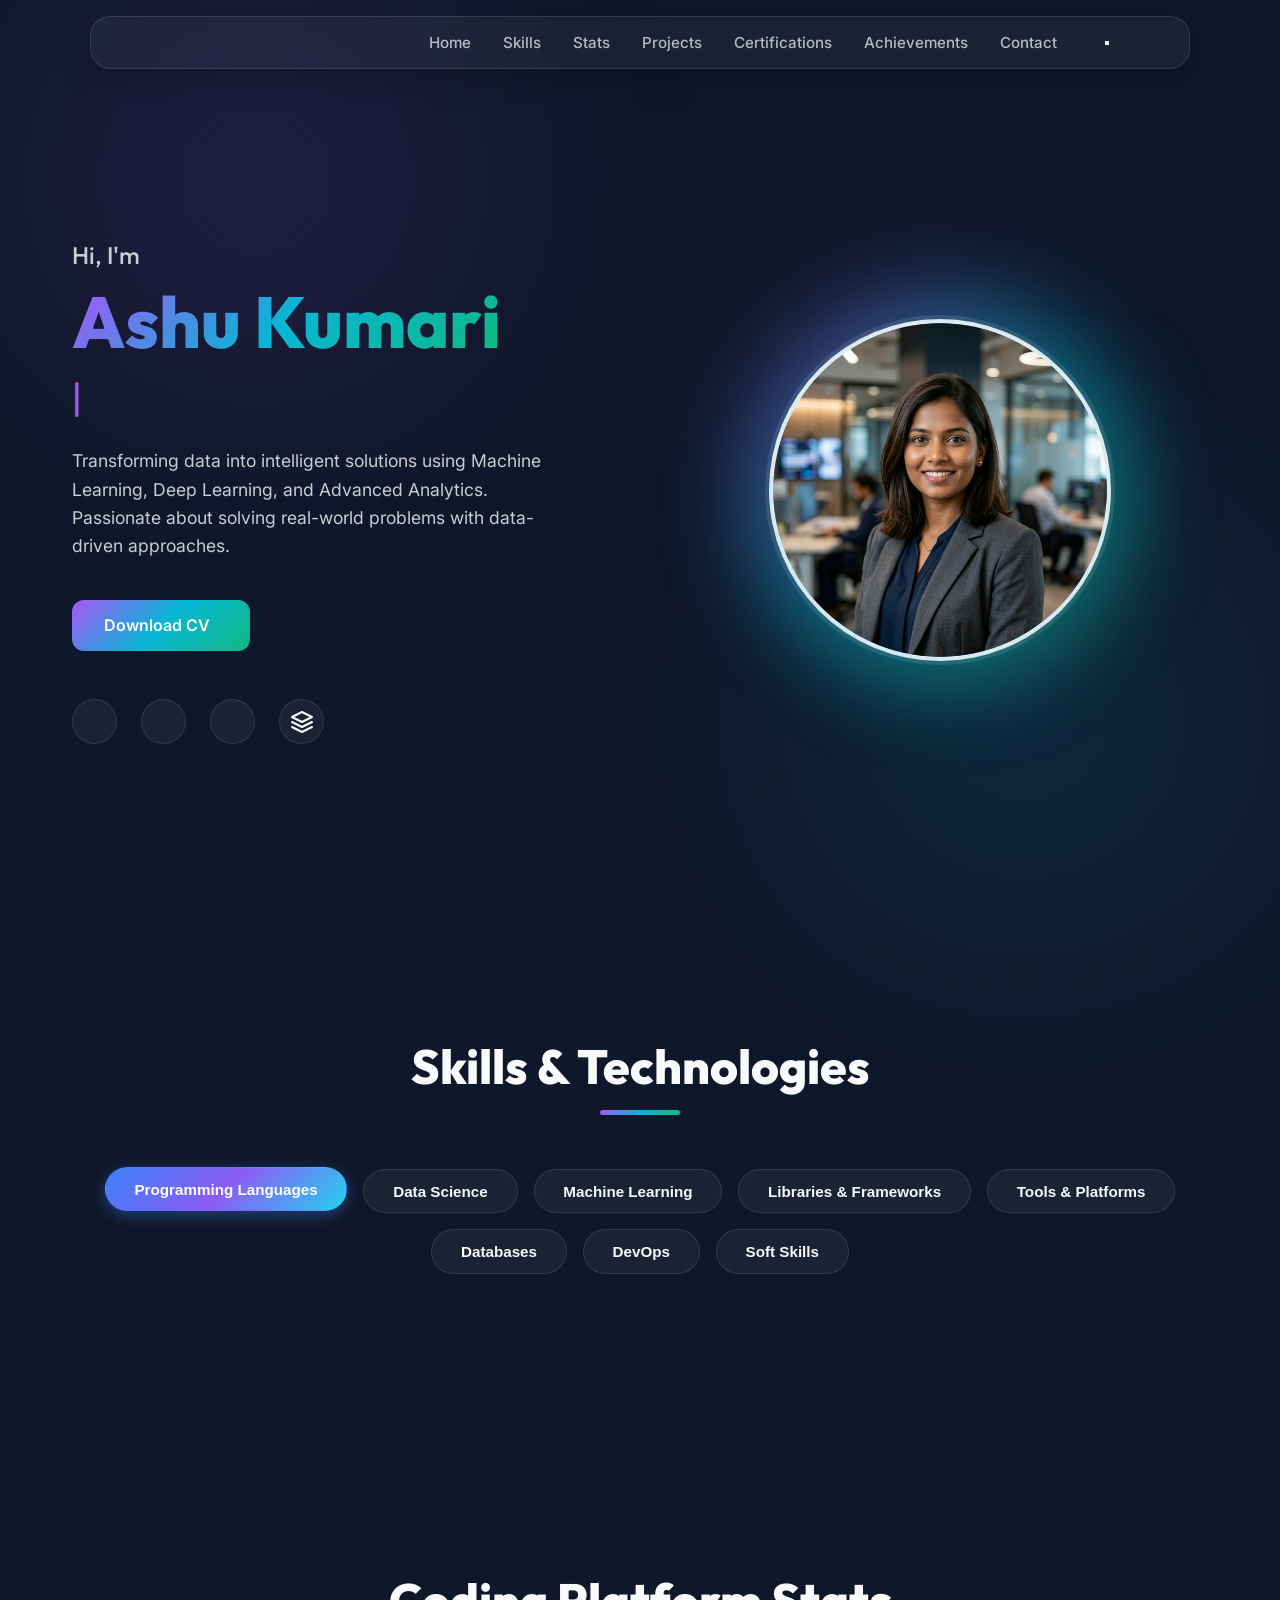
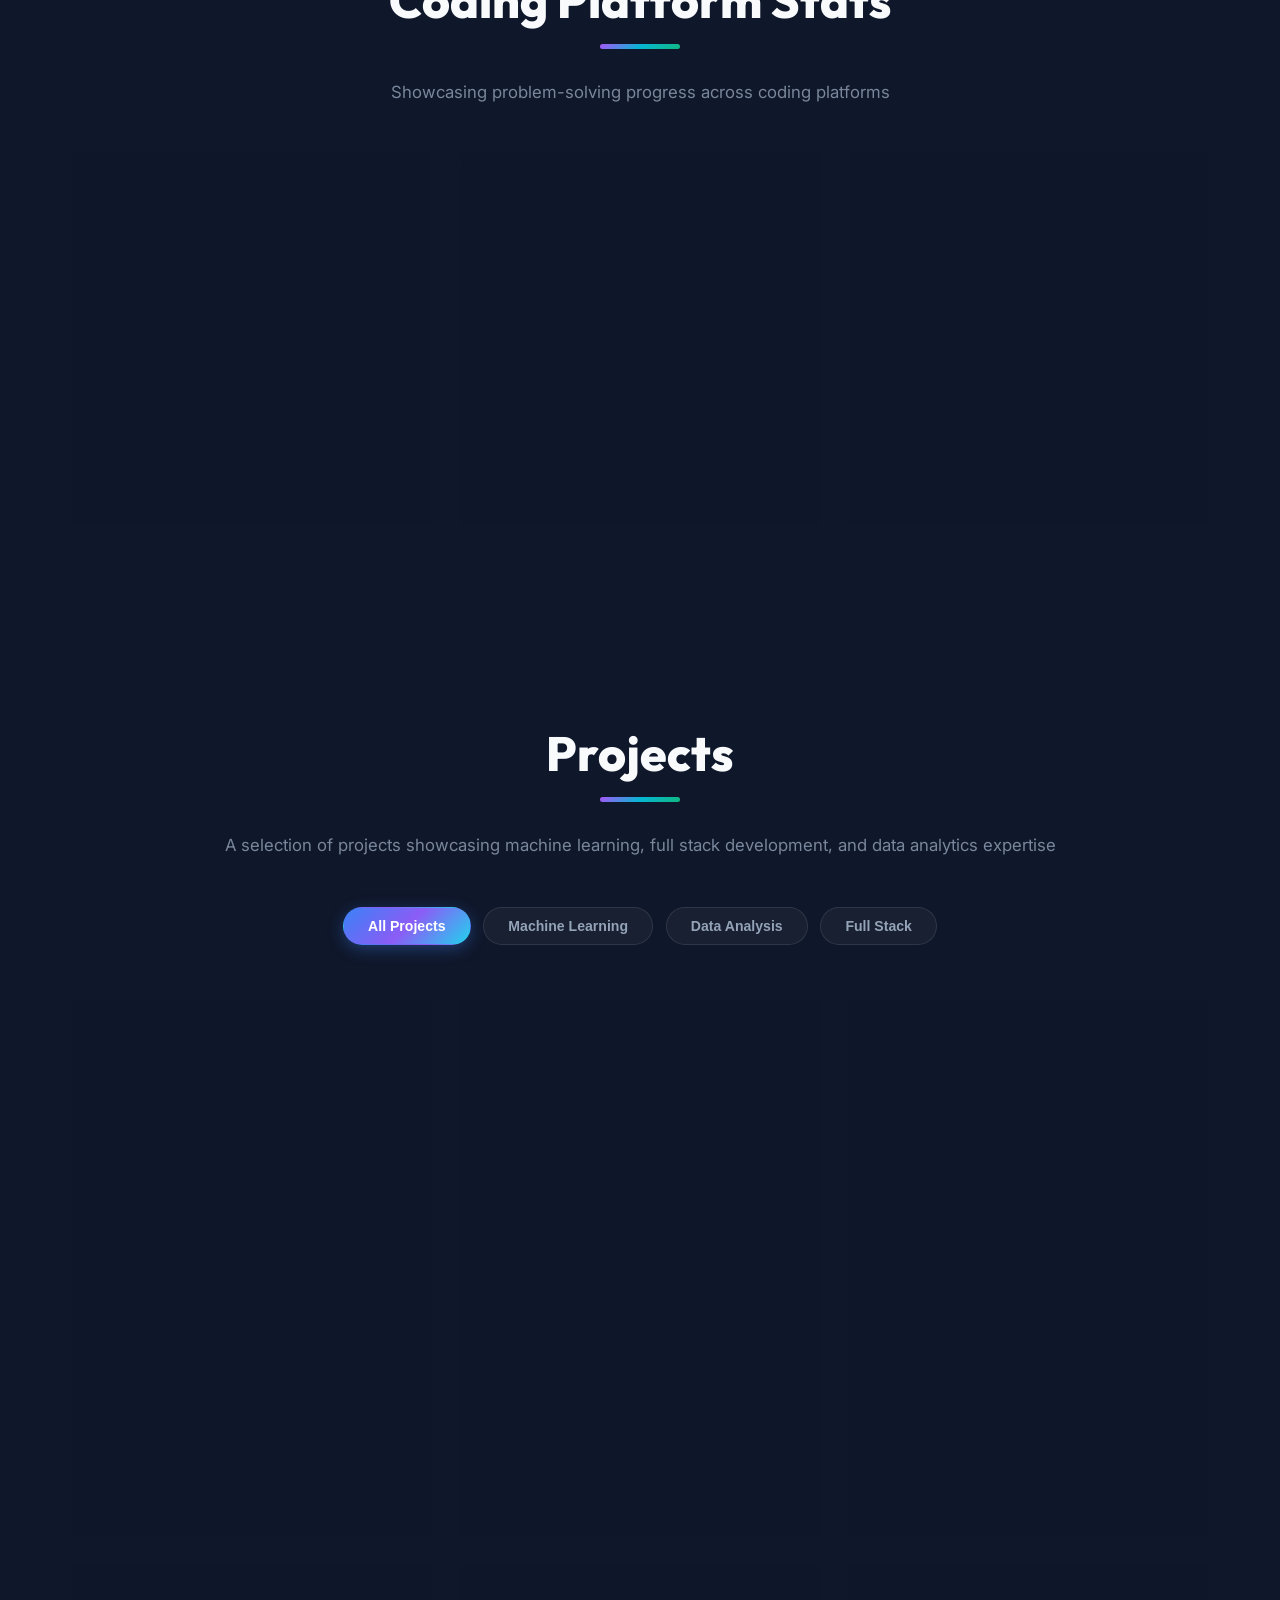
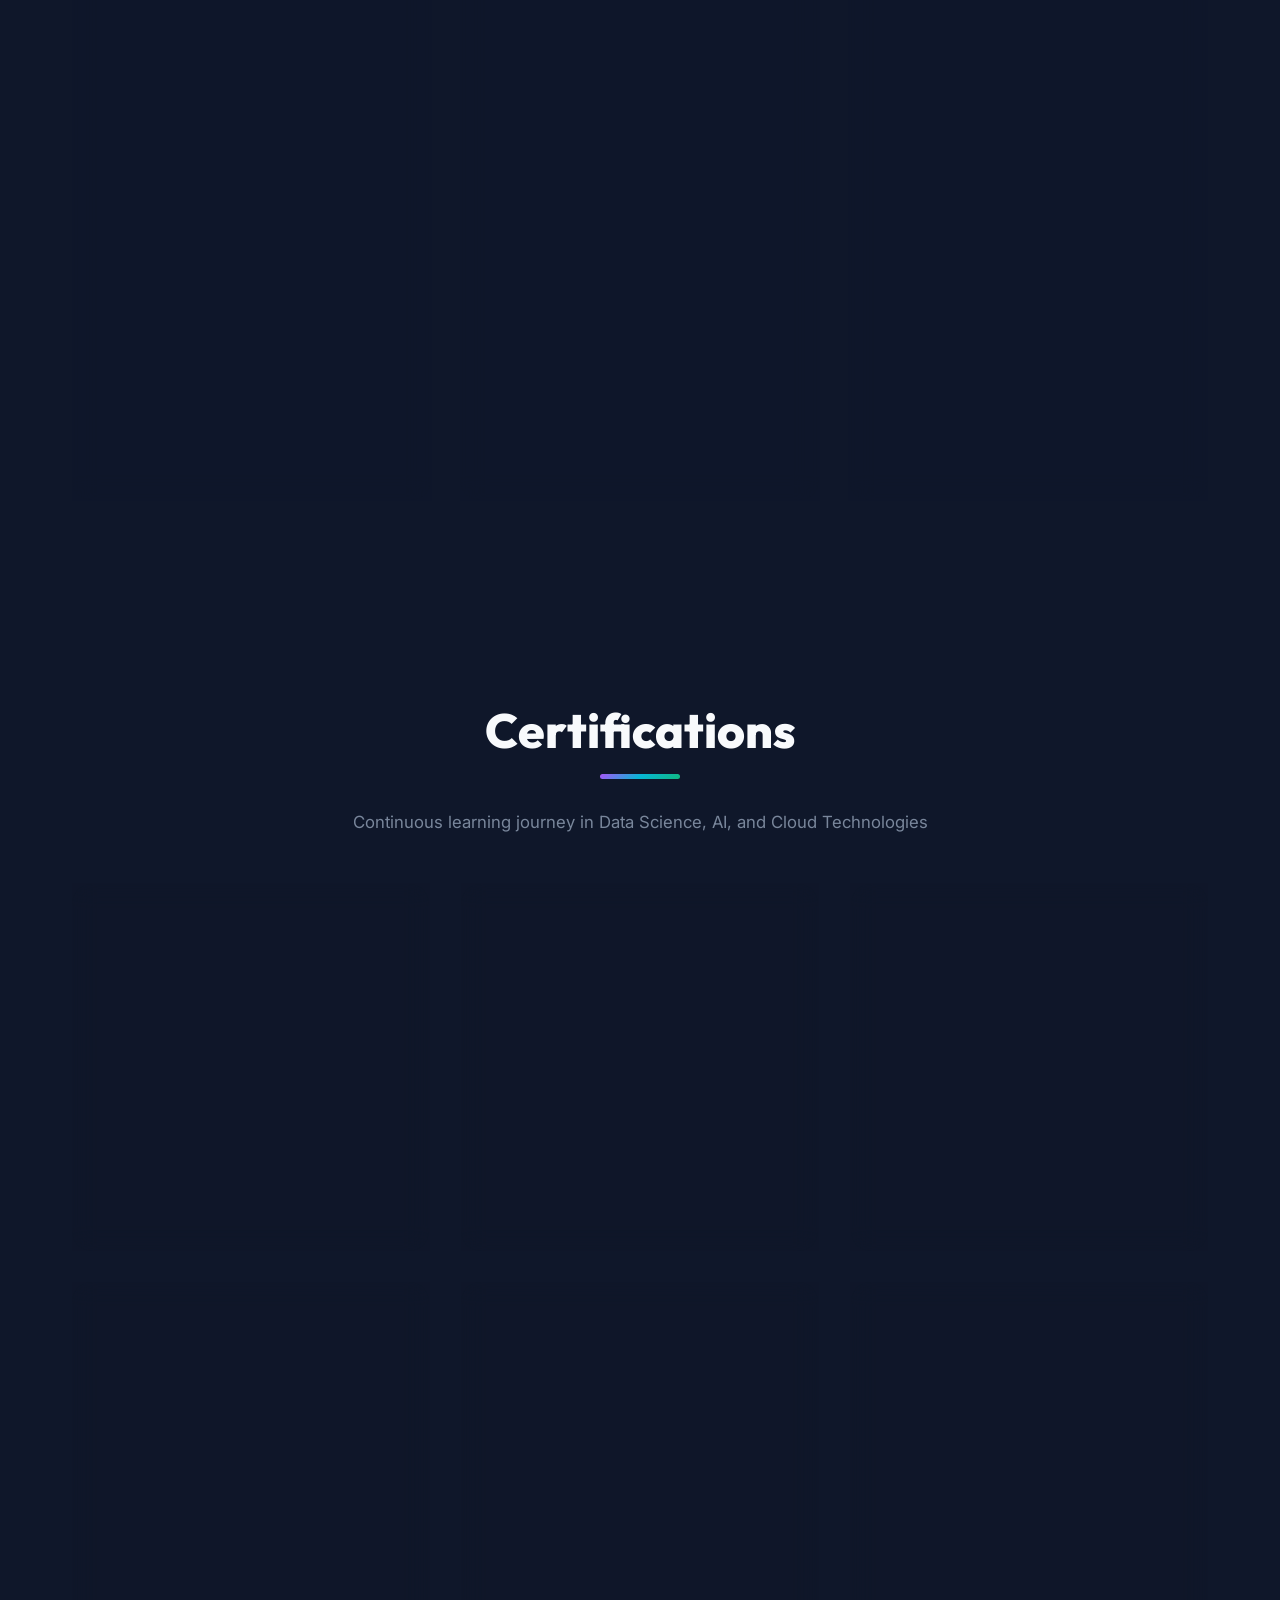
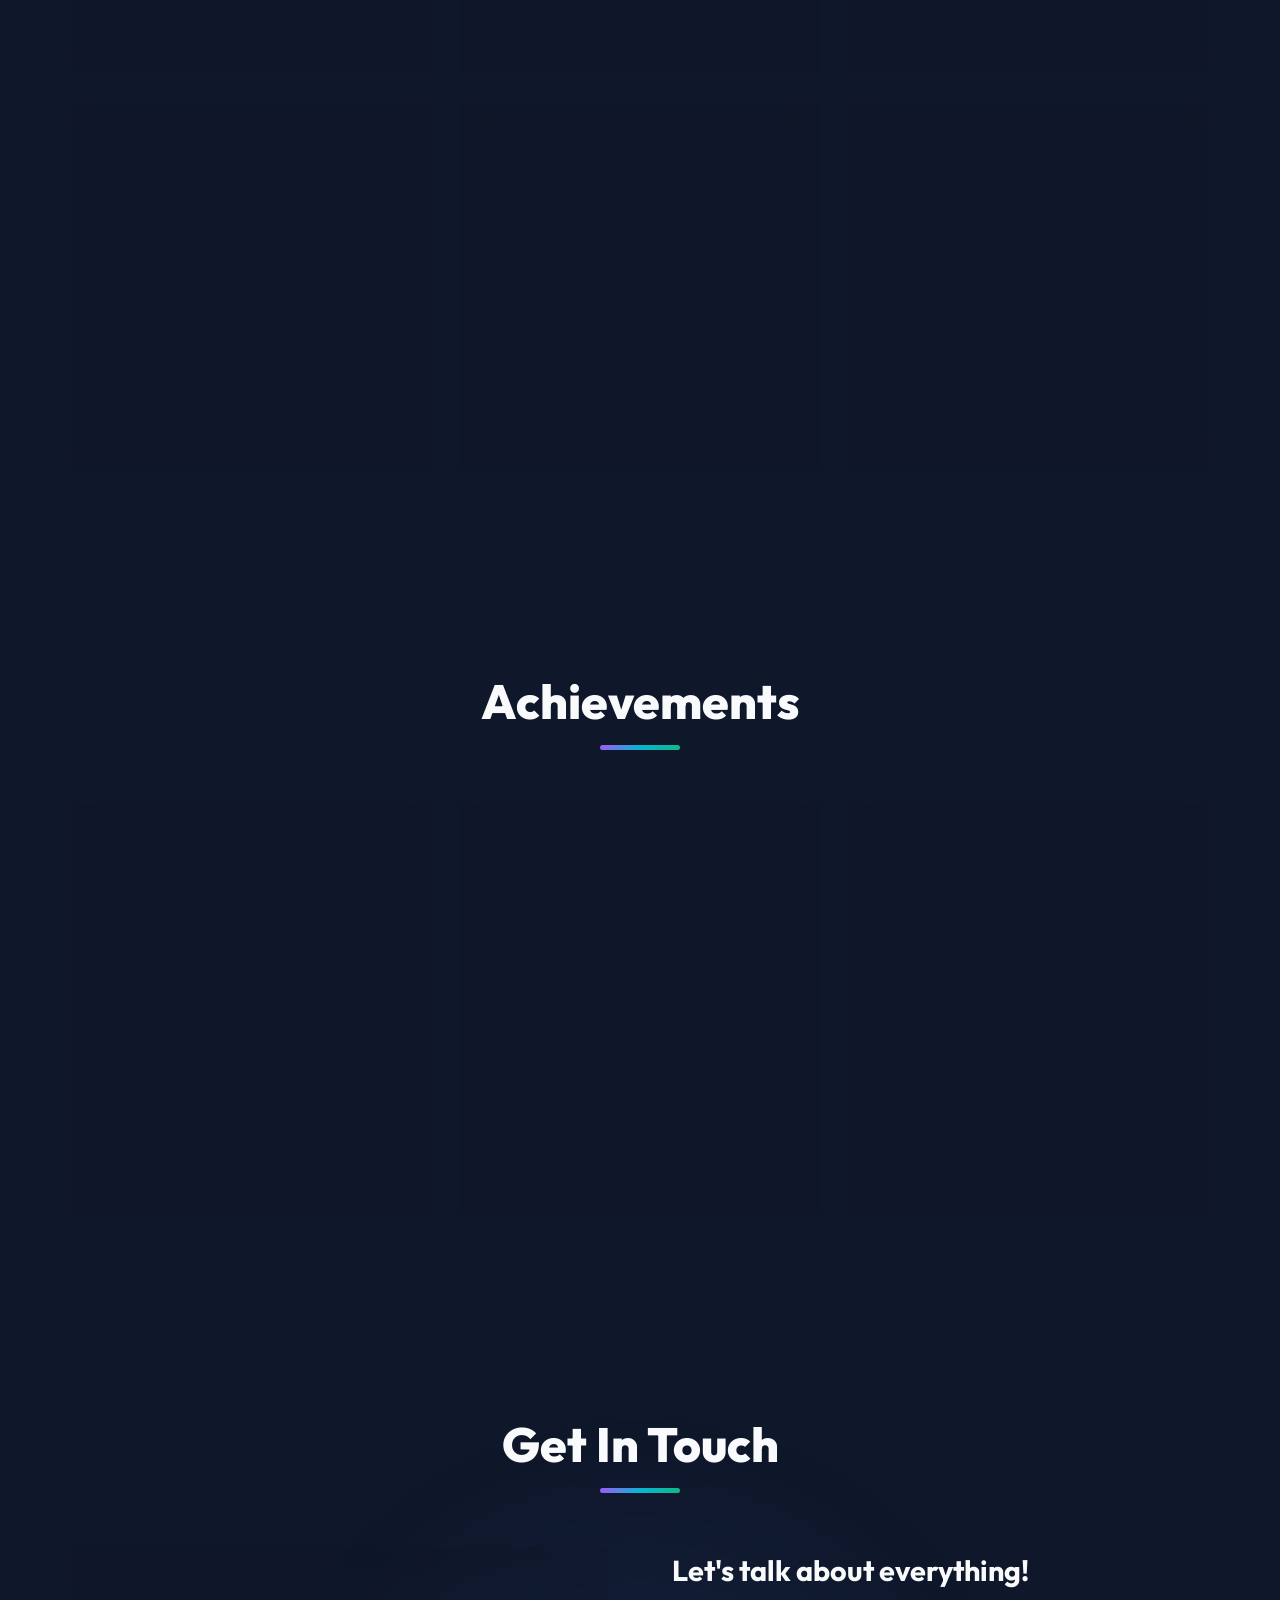
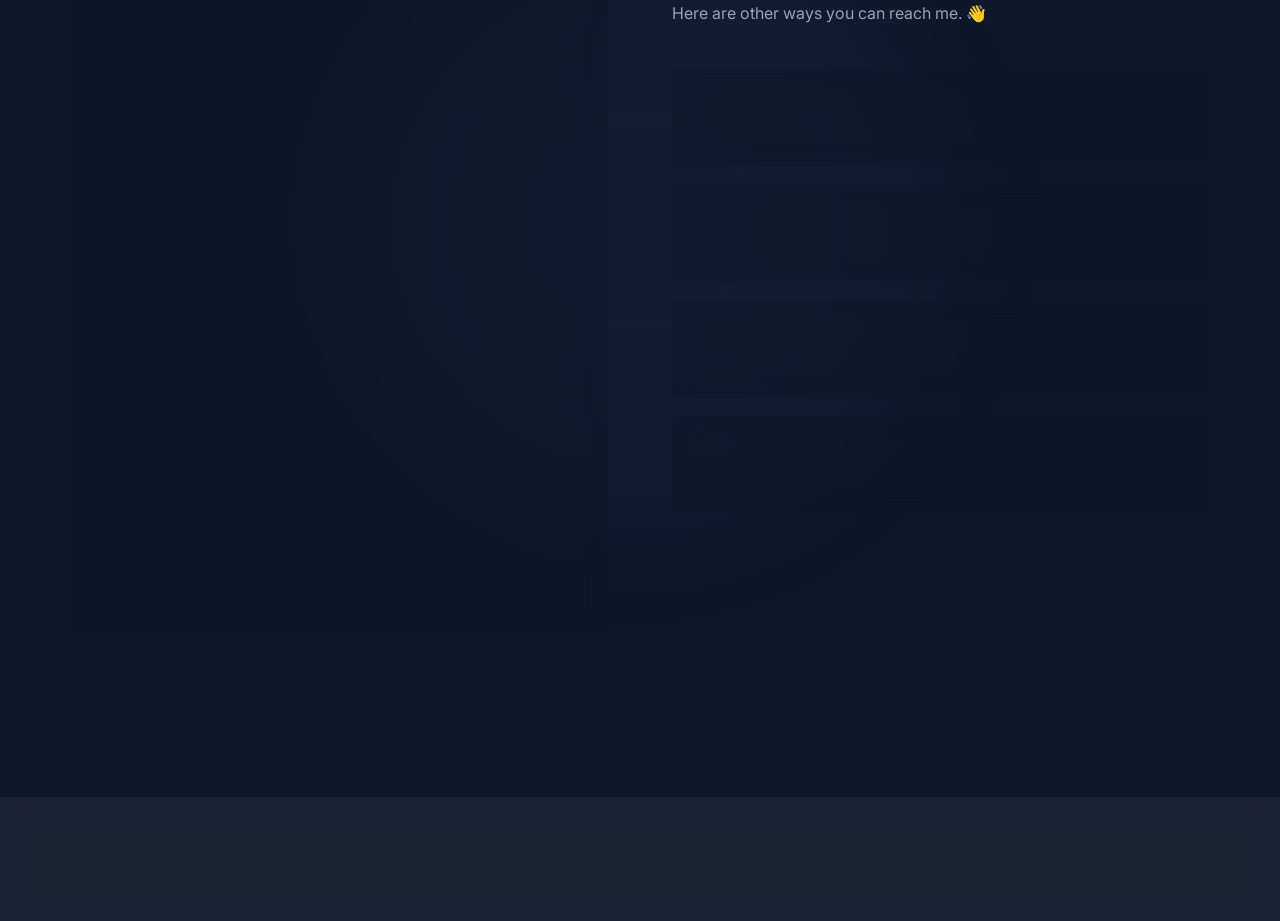
==== index.html @ bcbad39a "Portfolio upload" ====
<!DOCTYPE html>
<html lang="en">
<head>
    <meta charset="UTF-8">
    <meta name="viewport" content="width=device-width, initial-scale=1.0">
    <title>Ashu Kumari | Data Scientist Portfolio</title>
    <meta name="description" content="Portfolio of Ashu Kumari, a Data Scientist specializing in Machine Learning, Data Visualization, and Analytics.">
    <!-- Google Fonts -->
    <link rel="preconnect" href="https://fonts.googleapis.com">
    <link rel="preconnect" href="https://fonts.gstatic.com" crossorigin>
    <link href="https://fonts.googleapis.com/css2?family=Inter:wght@300;400;500;600;700;800&family=Outfit:wght@300;400;500;600;700;800&display=swap" rel="stylesheet">
    <!-- Lucide Icons -->
    <script src="https://unpkg.com/lucide@latest"></script>
    <!-- Chart.js -->
    <script src="https://cdn.jsdelivr.net/npm/chart.js"></script>
    <!-- EmailJS -->
    <script type="text/javascript" src="https://cdn.jsdelivr.net/npm/@emailjs/browser@3/dist/email.min.js"></script>
    <!-- Custom CSS -->
    <link rel="stylesheet" href="style.css?v=5.0">
</head>
<body class="dark">
    <!-- Background Elements -->
    <div class="bg-glow-1"></div>
    <div class="bg-glow-2"></div>
    <div class="bg-stars"></div>

    <!-- Navigation -->
    <nav id="navbar" class="glass">
        <div class="container nav-content">
            <div class="logo">
                <!-- Logo removed per user request -->
            </div>
            <ul class="nav-links">
                <li><a href="#hero">Home</a></li>
                <li><a href="#skills">Skills</a></li>
                    <li><a href="#coding-stats">Stats</a></li>
                <li><a href="#projects">Projects</a></li>
                <li><a href="#certifications">Certifications</a></li>
                <li><a href="#achievements">Achievements</a></li>
                <li><a href="#contact">Contact</a></li>
            </ul>
            <div class="nav-actions">
                <button id="theme-toggle" class="icon-btn">
                    <i data-lucide="moon"></i>
                </button>
                <div class="mobile-menu-btn">
                    <i data-lucide="menu"></i>
                </div>
            </div>
        </div>
    </nav>

    <main>
        <!-- Hero Section -->
        <section id="hero" class="hero-section container">
            <div class="hero-content">
                <h2 class="hero-greeting">Hi, I'm</h2>
                <h1 class="hero-name"><span class="gradient-text">Ashu Kumari</span></h1>
                <div class="typewriter-container">
                    <span id="typewriter"></span><span class="cursor">|</span>
                </div>
                <p class="hero-bio">
                    Transforming data into intelligent solutions using Machine Learning, Deep Learning, and Advanced Analytics. 
                    Passionate about solving real-world problems with data-driven approaches.
                </p>
                <div class="hero-actions">
                    <a href="resume.html" target="_blank" class="btn primary-btn" id="resume-download">Download CV <i data-lucide="download"></i></a>
                </div>
                <div class="hero-socials">
                    <a href="https://github.com" target="_blank" class="social-link" title="GitHub"><i data-lucide="github"></i></a>
                    <a href="https://linkedin.com" target="_blank" class="social-link" title="LinkedIn"><i data-lucide="linkedin"></i></a>
                    <a href="mailto:ashu@example.com" class="social-link" title="Email"><i data-lucide="mail"></i></a>
                    <a href="https://leetcode.com" target="_blank" class="social-link" title="LeetCode">
                        <svg viewBox="0 0 24 24" width="24" height="24" stroke="currentColor" stroke-width="2" fill="none" stroke-linecap="round" stroke-linejoin="round"><path d="M12 2L2 7l10 5 10-5-10-5zM2 17l10 5 10-5M2 12l10 5 10-5"/></svg>
                    </a>
                </div>
            </div>
            <div class="hero-image-container">
                <div class="image-mask">
                    <img id="profile-img" src="assets/profile.png" alt="Ashu Kumari">
                </div>
                <div class="glow-ring"></div>
            </div>
        </section>



        <!-- Skills Section -->
        <section id="skills" class="skills-section scroll-reveal">
            <div class="container">
                <h2 class="section-title">Skills & Technologies</h2>
                <div class="skills-tabs">
                    <button class="tab-btn active" data-tab="programming">Programming Languages</button>
                    <button class="tab-btn" data-tab="datascience">Data Science</button>
                    <button class="tab-btn" data-tab="ml">Machine Learning</button>
                    <button class="tab-btn" data-tab="libraries">Libraries & Frameworks</button>
                    <button class="tab-btn" data-tab="tools">Tools & Platforms</button>
                    <button class="tab-btn" data-tab="databases">Databases</button>
                    <button class="tab-btn" data-tab="devops">DevOps</button>
                    <button class="tab-btn" data-tab="softskills">Soft Skills</button>
                </div>
                <div id="skills-grid" class="skills-grid">
                    <!-- Skills will be injected by JS -->
                </div>
            </div>
        </section>

        <!-- Coding Platform Stats Section -->
        <section id="coding-stats" class="coding-stats-section scroll-reveal">
            <div class="container">
                <h2 class="section-title">Coding Platform Stats</h2>
                <p class="section-subtitle">Showcasing problem-solving progress across coding platforms</p>

                <div class="stats-grid">

                    <!-- LeetCode Card -->
                    <div class="stats-card glass leetcode-card scroll-reveal">
                        <div class="stats-card-header">
                            <div class="platform-logo-wrap leetcode-bg">
                                <img src="https://raw.githubusercontent.com/simple-icons/simple-icons/develop/icons/leetcode.svg" alt="LeetCode" class="platform-logo leetcode-logo">
                            </div>
                            <div class="platform-title-block">
                                <h3 class="platform-name">LeetCode</h3>
                                <p class="platform-label">Competitive Coding</p>
                            </div>
                            <a href="https://leetcode.com" target="_blank" class="platform-link"><i data-lucide="external-link"></i></a>
                        </div>
                        <div class="stats-highlight">
                            <span class="stat-number leetcode-color">150+</span>
                            <span class="stat-desc">Problems Solved</span>
                        </div>
                        <div class="difficulty-bars">
                            <div class="diff-row">
                                <span class="diff-label easy">Easy</span>
                                <div class="diff-bar-bg">
                                    <div class="diff-bar easy-bar" style="width:0%" data-width="70%"></div>
                                </div>
                                <span class="diff-count">70</span>
                            </div>
                            <div class="diff-row">
                                <span class="diff-label medium">Medium</span>
                                <div class="diff-bar-bg">
                                    <div class="diff-bar medium-bar" style="width:0%" data-width="57%"></div>
                                </div>
                                <span class="diff-count">60</span>
                            </div>
                            <div class="diff-row">
                                <span class="diff-label hard">Hard</span>
                                <div class="diff-bar-bg">
                                    <div class="diff-bar hard-bar" style="width:0%" data-width="19%"></div>
                                </div>
                                <span class="diff-count">20</span>
                            </div>
                        </div>
                    </div>

                    <!-- GeeksforGeeks Card -->
                    <div class="stats-card glass gfg-card scroll-reveal">
                        <div class="stats-card-header">
                            <div class="platform-logo-wrap gfg-bg">
                                <img src="https://raw.githubusercontent.com/simple-icons/simple-icons/develop/icons/geeksforgeeks.svg" alt="GeeksforGeeks" class="platform-logo gfg-logo">
                            </div>
                            <div class="platform-title-block">
                                <h3 class="platform-name">GeeksforGeeks</h3>
                                <p class="platform-label">DSA & Algorithms</p>
                            </div>
                            <a href="https://geeksforgeeks.org" target="_blank" class="platform-link"><i data-lucide="external-link"></i></a>
                        </div>
                        <div class="stats-highlight">
                            <span class="stat-number gfg-color">100+</span>
                            <span class="stat-desc">Problems Solved</span>
                        </div>
                        <div class="difficulty-bars">
                            <div class="diff-row">
                                <span class="diff-label gfg-tag">Basic DSA</span>
                                <div class="diff-bar-bg">
                                    <div class="diff-bar gfg-bar" style="width:0%" data-width="85%"></div>
                                </div>
                                <span class="diff-count">85%</span>
                            </div>
                            <div class="diff-row">
                                <span class="diff-label gfg-tag">Arrays & Strings</span>
                                <div class="diff-bar-bg">
                                    <div class="diff-bar gfg-bar" style="width:0%" data-width="75%"></div>
                                </div>
                                <span class="diff-count">75%</span>
                            </div>
                            <div class="diff-row">
                                <span class="diff-label gfg-tag">Problem Solving</span>
                                <div class="diff-bar-bg">
                                    <div class="diff-bar gfg-bar" style="width:0%" data-width="70%"></div>
                                </div>
                                <span class="diff-count">70%</span>
                            </div>
                        </div>
                    </div>

                    <!-- HackerRank Card -->
                    <div class="stats-card glass hackerrank-card scroll-reveal">
                        <div class="stats-card-header">
                            <div class="platform-logo-wrap hr-bg">
                                <img src="https://raw.githubusercontent.com/simple-icons/simple-icons/develop/icons/hackerrank.svg" alt="HackerRank" class="platform-logo hr-logo">
                            </div>
                            <div class="platform-title-block">
                                <h3 class="platform-name">HackerRank</h3>
                                <p class="platform-label">Skill Certification</p>
                            </div>
                            <a href="https://hackerrank.com" target="_blank" class="platform-link"><i data-lucide="external-link"></i></a>
                        </div>
                        <div class="stats-highlight">
                            <span class="star-rating">★★★★★</span>
                            <span class="stat-desc">5-Star Rating</span>
                        </div>
                        <div class="badge-wrap">
                            <span class="skill-badge hr-badge">Problem Solving</span>
                            <span class="skill-badge hr-badge">Python</span>
                            <span class="skill-badge hr-badge">Java</span>
                            <span class="skill-badge hr-badge">C++</span>
                            <span class="skill-badge hr-badge">SQL</span>
                        </div>
                    </div>

                </div>
            </div>
        </section>

        <!-- Projects Section -->
        <section id="projects" class="projects-section scroll-reveal">
            <div class="container">
                <h2 class="section-title">Projects</h2>
                <p class="section-subtitle">A selection of projects showcasing machine learning, full stack development, and data analytics expertise</p>

                <!-- Filter Tabs -->
                <div class="project-filters">
                    <button class="filter-btn active" data-filter="all">All Projects</button>
                    <button class="filter-btn" data-filter="ml">Machine Learning</button>
                    <button class="filter-btn" data-filter="data">Data Analysis</button>
                    <button class="filter-btn" data-filter="fullstack">Full Stack</button>
                </div>

                <!-- Projects Grid -->
                <div class="projects-grid" id="projects-grid">

                    <!-- Project 1: NeuroHealth AI (Featured) -->
                    <div class="project-card glass scroll-reveal" data-category="fullstack ml">
                        <div class="featured-badge"><i data-lucide="star"></i> Featured</div>
                        <div class="project-visual">
                            <img src="https://images.unsplash.com/photo-1576091160399-112ba8d25d1d?auto=format&fit=crop&w=800&q=80" alt="NeuroHealth AI" class="proj-img">
                        </div>
                        <div class="project-body">
                            <h3 class="project-title">NeuroHealth AI</h3>
                            <p class="project-sub">Full Stack AI Healthcare Platform</p>
                            <p class="project-desc">Developed a full stack AI-powered healthcare platform for multi-disease prediction using patient data and questionnaire inputs. Integrated ML models with a Flask REST API for real-time predictions and built an interactive dashboard for users.</p>
                            <div class="project-tags">
                                <span class="tag">Python</span>
                                <span class="tag">Flask API</span>
                                <span class="tag">Scikit-learn</span>
                                <span class="tag">Pandas</span>
                                <span class="tag">Full Stack</span>
                            </div>
                            <div class="project-links">
                                <a href="https://github.com/AshuKumari21/AI-Healthcare-Diagnosis-System" target="_blank" class="proj-btn github-btn"><i data-lucide="github"></i> GitHub</a>
                                <a href="https://ai-healthcare-diagnosis-system-2.onrender.com/" target="_blank" class="proj-btn demo-btn"><i data-lucide="external-link"></i> Live Demo</a>
                            </div>
                        </div>
                    </div>

                    <!-- Project 1.5: FileFlow -->
                    <div class="project-card glass scroll-reveal" data-category="fullstack">
                        <div class="featured-badge" style="background: linear-gradient(135deg, #10b981, #3b82f6); box-shadow: 0 4px 12px rgba(16,185,129,0.35);"><i data-lucide="cloud"></i> Cloud</div>
                        <div class="project-visual">
                            <img src="https://images.unsplash.com/photo-1451187580459-43490279c0fa?auto=format&fit=crop&w=800&q=80" alt="FileFlow" class="proj-img">
                        </div>
                        <div class="project-body">
                            <h3 class="project-title">FileFlow – Cloud & DevOps</h3>
                            <p class="project-sub">Scalable Cloud Storage & Deployment System</p>
                            <p class="project-desc">Built a scalable cloud-based file sharing system using DevOps practices, ensuring secure storage, efficient file management, and reliable deployment.</p>
                            <div class="project-tags">
                                <span class="tag">Python</span>
                                <span class="tag">Flask API</span>
                                <span class="tag">Cloud Computing</span>
                                <span class="tag">DevOps</span>
                                <span class="tag">Docker</span>
                                <span class="tag">Git</span>
                                <span class="tag">Auth</span>
                            </div>
                            <div class="project-links">
                                <a href="https://github.com/AshuKumari21/FileFlow" target="_blank" class="proj-btn github-btn"><i data-lucide="github"></i> GitHub</a>
                                <a href="https://cloudsharecloudfilesharing.vercel.app/" target="_blank" class="proj-btn demo-btn"><i data-lucide="external-link"></i> Live Demo</a>
                            </div>
                        </div>
                    </div>

                    <!-- Project 2: Customer Churn -->
                    <div class="project-card glass scroll-reveal" data-category="ml">
                        <div class="project-visual">
                            <img src="https://images.unsplash.com/photo-1551288049-bebda4e38f71?auto=format&fit=crop&w=800&q=80" alt="Customer Churn" class="proj-img">
                        </div>
                        <div class="project-body">
                            <h3 class="project-title">Customer Churn Analysis</h3>
                            <p class="project-sub">Machine Learning · Predictive Analytics</p>
                            <p class="project-desc">Analyzed customer churn data to identify patterns and predict customer retention. Performed data preprocessing, feature selection, and EDA to uncover key insights. Built predictive models to improve business decision-making.</p>
                            <div class="project-tags">
                                <span class="tag">Python</span>
                                <span class="tag">Pandas</span>
                                <span class="tag">NumPy</span>
                                <span class="tag">Scikit-learn</span>
                                <span class="tag">ML</span>
                            </div>
                            <div class="project-links">
                                <a href="https://github.com/AshuKumari21/customer-churn-analysis_1" target="_blank" class="proj-btn github-btn"><i data-lucide="github"></i> GitHub</a>
                                <a href="https://www.linkedin.com/feed/update/urn:li:activity:7316879580093370368/" target="_blank" class="proj-btn linkedin-btn"><i data-lucide="linkedin"></i> LinkedIn</a>
                            </div>
                        </div>
                    </div>

                    <!-- Project 3: Global GDP -->
                    <div class="project-card glass scroll-reveal" data-category="data">
                        <div class="project-visual">
                            <img src="https://images.unsplash.com/photo-1611974789855-9c2a0a7236a3?auto=format&fit=crop&w=800&q=80" alt="Global GDP" class="proj-img">
                        </div>
                        <div class="project-body">
                            <h3 class="project-title">Global GDP & Economic Analysis</h3>
                            <p class="project-sub">Data Analysis · Visualization</p>
                            <p class="project-desc">Conducted in-depth analysis of global GDP data covering 30+ years to identify economic trends and regional patterns. Applied data cleaning, transformation, and EDA. Built interactive dashboards for clear visualization of insights.</p>
                            <div class="project-tags">
                                <span class="tag">Python</span>
                                <span class="tag">Power BI</span>
                                <span class="tag">EDA</span>
                                <span class="tag">Data Visualization</span>
                            </div>
                            <div class="project-links">
                                <a href="https://github.com/AshuKumari21/Power-Bi-Dashboard" target="_blank" class="proj-btn github-btn"><i data-lucide="github"></i> GitHub</a>
                                <a href="https://www.linkedin.com/feed/update/urn:li:activity:7405678928562020352/" target="_blank" class="proj-btn linkedin-btn"><i data-lucide="linkedin"></i> LinkedIn</a>
                            </div>
                        </div>
                    </div>

                    <!-- Project 4: EV Population -->
                    <div class="project-card glass scroll-reveal" data-category="ml">
                        <div class="project-visual">
                            <img src="https://images.unsplash.com/photo-1593941707882-a5bba14938c7?auto=format&fit=crop&w=800&q=80" alt="Electric Vehicle" class="proj-img">
                        </div>
                        <div class="project-body">
                            <h3 class="project-title">Electric Vehicle Population Analysis</h3>
                            <p class="project-sub">Machine Learning · Trend Analysis</p>
                            <p class="project-desc">Analyzed EV population data to study adoption trends and patterns. Applied supervised and unsupervised ML models including classification and clustering techniques. Performed preprocessing and feature engineering to improve model performance.</p>
                            <div class="project-tags">
                                <span class="tag">Python</span>
                                <span class="tag">Scikit-learn</span>
                                <span class="tag">Clustering</span>
                                <span class="tag">Machine Learning</span>
                            </div>
                            <div class="project-links">
                                <a href="https://github.com/AshuKumari21/ML-Project" target="_blank" class="proj-btn github-btn"><i data-lucide="github"></i> GitHub</a>
                                <a href="https://www.linkedin.com/feed/update/urn:li:activity:7403890977205239808/" target="_blank" class="proj-btn linkedin-btn"><i data-lucide="linkedin"></i> LinkedIn</a>
                            </div>
                        </div>
                    </div>

                    <!-- Project 5: Bank Loan Dashboard -->
                    <div class="project-card glass scroll-reveal" data-category="dashboard data">
                        <div class="project-visual">
                            <img src="https://images.unsplash.com/photo-1554224155-8d04cb21cd6c?auto=format&fit=crop&w=800&q=80" alt="Bank Loan Dashboard" class="proj-img">
                        </div>
                        <div class="project-body">
                            <h3 class="project-title">Bank Loan Dashboard</h3>
                            <p class="project-sub">Dashboard · Excel Analytics</p>
                            <p class="project-desc">Developed an interactive bank loan dashboard using Excel to analyze loan approvals, risk factors, and customer segmentation. Used pivot tables, charts, and data visualization techniques to generate actionable business insights.</p>
                            <div class="project-tags">
                                <span class="tag">Excel</span>
                                <span class="tag">Data Analysis</span>
                                <span class="tag">Data Visualization</span>
                                <span class="tag">Pivot Tables</span>
                            </div>
                            <div class="project-links">
                                <a href="https://github.com/AshuKumari21/Bank-Loan-Calculator_1" target="_blank" class="proj-btn github-btn"><i data-lucide="github"></i> GitHub</a>
                                <a href="https://www.linkedin.com/feed/update/urn:li:activity:7316877200870252545/" target="_blank" class="proj-btn linkedin-btn"><i data-lucide="linkedin"></i> LinkedIn</a>
                            </div>
                        </div>
                    </div>

                </div>
            </div>
        </section>

        <!-- Certifications Section -->
        <section id="certifications" class="certs-section scroll-reveal">
            <div class="container">
                <h2 class="section-title">Certifications</h2>
                <p class="section-subtitle">Continuous learning journey in Data Science, AI, and Cloud Technologies</p>

                <div class="certs-grid">

                    <!-- Cert 1: Gen AI -->
                    <div class="cert-grid-card glass scroll-reveal">
                        <div class="cert-card-top">
                            <div class="cert-platform-row">
                                <img src="https://upload.wikimedia.org/wikipedia/commons/thumb/9/9c/NASSCOM_logo.png/200px-NASSCOM_logo.png" alt="NASSCOM" class="cert-platform-logo" onerror="this.style.display='none'">
                                <span class="cert-platform">NASSCOM / SFJ</span>
                            </div>
                            <span class="cert-year">2026</span>
                        </div>
                        <h3 class="cert-title">Generative AI Certification</h3>
                        <div class="cert-tags">
                            <span class="cert-tag tag-ai">AI</span>
                            <span class="cert-tag tag-new">Recent</span>
                        </div>
                        <p class="cert-desc">Mastered core Generative AI concepts, prompt engineering, and the practical implementation of Large Language Models.</p>
                        <a href="assets/cert1.png" target="_blank" class="cert-btn"><i data-lucide="external-link"></i> View Certificate</a>
                    </div>

                    <!-- Cert 2: HackerRank -->
                    <div class="cert-grid-card glass scroll-reveal">
                        <div class="cert-card-top">
                            <div class="cert-platform-row">
                                <img src="https://cdn.simpleicons.org/hackerrank/00EA64" alt="HackerRank" class="cert-platform-logo cert-logo-sm">
                                <span class="cert-platform">HackerRank</span>
                            </div>
                            <span class="cert-year">2026</span>
                        </div>
                        <h3 class="cert-title">HackerRank Problem Solving Certification</h3>
                        <div class="cert-tags">
                            <span class="cert-tag tag-ds">DSA</span>
                            <span class="cert-tag tag-new">Recent</span>
                        </div>
                        <p class="cert-desc">Validated advanced problem-solving skills and algorithmic thinking through rigorous HackerRank coding assessments.</p>
                        <a href="assets/cert2.png" target="_blank" class="cert-btn"><i data-lucide="external-link"></i> View Certificate</a>
                    </div>

                    <!-- Cert 3: Oracle Cloud GenAI -->
                    <div class="cert-grid-card glass scroll-reveal">
                        <div class="cert-card-top">
                            <div class="cert-platform-row">
                                <img src="https://upload.wikimedia.org/wikipedia/commons/5/50/Oracle_logo.svg" alt="Oracle" class="cert-platform-logo">
                                <span class="cert-platform">Oracle University</span>
                            </div>
                            <span class="cert-year">2025</span>
                        </div>
                        <h3 class="cert-title">Oracle Cloud Generative AI</h3>
                        <div class="cert-tags">
                            <span class="cert-tag tag-cloud">Cloud</span>
                            <span class="cert-tag tag-ai">AI</span>
                        </div>
                        <p class="cert-desc">Learned to integrate and deploy enterprise-level generative AI solutions within scalable Oracle Cloud environments.</p>
                        <a href="assets/cert3.png" target="_blank" class="cert-btn"><i data-lucide="external-link"></i> View Certificate</a>
                    </div>

                    <!-- Cert 4: ML with DS -->
                    <div class="cert-grid-card glass scroll-reveal">
                        <div class="cert-card-top">
                            <div class="cert-platform-row">
                                <span class="cert-platform-icon">🎓</span>
                                <span class="cert-platform">CipherSchools</span>
                            </div>
                            <span class="cert-year">2025</span>
                        </div>
                        <h3 class="cert-title">Machine Learning with Data Science</h3>
                        <div class="cert-tags">
                            <span class="cert-tag tag-ml">ML</span>
                            <span class="cert-tag tag-ds">Data Science</span>
                        </div>
                        <p class="cert-desc">Gained hands-on expertise in data preprocessing, exploratory data analysis, and building robust predictive machine learning models.</p>
                        <a href="assets/cert4.png" target="_blank" class="cert-btn"><i data-lucide="external-link"></i> View Certificate</a>
                    </div>

                    <!-- Cert 5: Git & GitHub -->
                    <div class="cert-grid-card glass scroll-reveal">
                        <div class="cert-card-top">
                            <div class="cert-platform-row">
                                <img src="https://cdn.simpleicons.org/github/ffffff" alt="GitHub" class="cert-platform-logo cert-logo-sm">
                                <span class="cert-platform">CipherSchools</span>
                            </div>
                            <span class="cert-year">2025</span>
                        </div>
                        <h3 class="cert-title">Git & GitHub Certification</h3>
                        <div class="cert-tags">
                            <span class="cert-tag tag-dev">Version Control</span>
                        </div>
                        <p class="cert-desc">Mastered advanced version control and collaborative GitHub workflows to efficiently manage project code lifecycles.</p>
                        <a href="assets/cert5.png" target="_blank" class="cert-btn"><i data-lucide="external-link"></i> View Certificate</a>
                    </div>

                    <!-- Cert 7: HP LIFE -->
                    <div class="cert-grid-card glass scroll-reveal">
                        <div class="cert-card-top">
                            <div class="cert-platform-row">
                                <span class="cert-platform-icon">💼</span>
                                <span class="cert-platform">HP Foundation (HP LIFE)</span>
                            </div>
                            <span class="cert-year">2025</span>
                        </div>
                        <h3 class="cert-title">HP LIFE – Presenting Data</h3>
                        <div class="cert-tags">
                            <span class="cert-tag tag-ds">Data Analysis</span>
                        </div>
                        <p class="cert-desc">Enhanced the ability to visually communicate complex analytical data insights clearly and effectively to stakeholders.</p>
                        <a href="assets/cert7.png" target="_blank" class="cert-btn"><i data-lucide="external-link"></i> View Certificate</a>
                    </div>

                    <!-- Cert 8: Cloud Computing NPTEL -->
                    <div class="cert-grid-card glass scroll-reveal">
                        <div class="cert-card-top">
                            <div class="cert-platform-row">
                                <span class="cert-platform-icon">🎓</span>
                                <span class="cert-platform">NPTEL (IIT Kharagpur)</span>
                            </div>
                            <span class="cert-year">2025</span>
                        </div>
                        <h3 class="cert-title">Cloud Computing</h3>
                        <div class="cert-tags">
                            <span class="cert-tag tag-cloud">Cloud</span>
                            <span class="cert-tag tag-dev">Architecture</span>
                        </div>
                        <p class="cert-desc">Gained a solid understanding of fundamental cloud infrastructure, virtualization, and distributed systems from IIT Kharagpur.</p>
                        <a href="assets/cert8.png" target="_blank" class="cert-btn"><i data-lucide="external-link"></i> View Certificate</a>
                    </div>
                    <!-- Cert 9: ChatGPT Prompt Engineering -->
                    <div class="cert-grid-card glass scroll-reveal">
                        <div class="cert-card-top">
                            <div class="cert-platform-row">
                                <span class="cert-platform-icon">🧩</span>
                                <span class="cert-platform">Infosys Springboard</span>
                            </div>
                            <span class="cert-year">2025</span>
                        </div>
                        <h3 class="cert-title">ChatGPT-4 Prompt Engineering: ChatGPT, Generative AI & LLM</h3>
                        <div class="cert-tags">
                            <span class="cert-tag tag-ai">AI</span>
                            <span class="cert-tag tag-new">LLM</span>
                        </div>
                        <p class="cert-desc">Gained hands-on experience in advanced prompt design and real-world General AI applications using ChatGPT and LLMs.</p>
                        <a href="assets/cert9.png" target="_blank" class="cert-btn"><i data-lucide="external-link"></i> View Certificate</a>
                    </div>

                    <!-- Cert 6: Java -->
                    <div class="cert-grid-card glass scroll-reveal">
                        <div class="cert-card-top">
                            <div class="cert-platform-row">
                                <span class="cert-platform-icon">🏫</span>
                                <span class="cert-platform">iamNeo (LPU CoLab)</span>
                            </div>
                            <span class="cert-year">2024</span>
                        </div>
                        <h3 class="cert-title">Java Programming Course</h3>
                        <div class="cert-tags">
                            <span class="cert-tag tag-dev">Java</span>
                            <span class="cert-tag tag-ds">OOP</span>
                        </div>
                        <p class="cert-desc">Built a strong foundation in object-oriented programming and application development through real-world Java exercises.</p>
                        <a href="assets/cert6.png" target="_blank" class="cert-btn"><i data-lucide="external-link"></i> View Certificate</a>
                    </div>

                </div>
            </div>
        </section>

        <!-- Achievements Section -->
        <section id="achievements" class="achievements-section scroll-reveal">
            <div class="container">
                <h2 class="section-title">Achievements</h2>
                <div class="achievements-grid">
                    
                    <!-- Achievement 1: British Airways -->
                    <div class="achievement-card glass scroll-reveal">
                        <div class="ach-card-top">
                            <div class="ach-icon-wrapper" style="background: rgba(255,255,255,0.95);">
                                <img src="https://upload.wikimedia.org/wikipedia/en/4/42/British_Airways_Logo.svg" alt="British Airways Logo" style="width: 85%; height: auto; object-fit: contain;">
                            </div>
                            <span class="ach-year">2026</span>
                        </div>
                        <h2 class="ach-highlight">Job Simulation</h2>
                        <h3 class="ach-title">Customer Analytics & Data Science</h3>
                        <p class="ach-desc">Analyzed airline data and delivered insights to improve operations and reduce wait time by 15%.</p>
                        <div class="ach-bottom">
                            <span class="ach-tag tag-ai">Analytics</span>
                        </div>
                    </div>

                    <!-- Achievement 2: HackerRank -->
                    <div class="achievement-card glass scroll-reveal">
                        <div class="ach-card-top">
                            <div class="ach-icon-wrapper">
                                <span class="ach-icon">⭐</span>
                            </div>
                            <span class="ach-year">2026</span>
                        </div>
                        <h2 class="ach-highlight">HackerRank</h2>
                        <h3 class="ach-title">5★ Java | 3★ Problem Solving</h3>
                        <p class="ach-desc">Demonstrated strong coding and problem-solving skills through platform ratings.</p>
                        <div class="ach-bottom">
                            <span class="ach-tag tag-dev">Java</span>
                        </div>
                    </div>

                    <!-- Achievement 3: AWS -->
                    <div class="achievement-card glass scroll-reveal">
                        <div class="ach-card-top">
                            <div class="ach-icon-wrapper">
                                <span class="ach-icon">☁️</span>
                            </div>
                            <span class="ach-year">2025</span>
                        </div>
                        <h2 class="ach-highlight">AWS</h2>
                        <h3 class="ach-title">ML Foundations Badge</h3>
                        <p class="ach-desc">Built a strong foundation in machine learning concepts and real-world applications.</p>
                        <div class="ach-bottom">
                            <span class="ach-tag tag-ml">ML</span>
                        </div>
                    </div>

                </div>
            </div>
        </section>

        <!-- Contact Section -->
        <section id="contact" class="contact-section scroll-reveal">
            <div class="contact-bg-glow"></div>
            <div class="container">
                <h2 class="section-title">Get In Touch</h2>
                <div class="contact-grid">
                    
                    <!-- Left: Contact Form -->
                    <form id="contact-form" class="glass contact-form-wrapper">
                        <div class="form-header">
                            <h3>Send me a message</h3>
                            <p>I'd love to hear from you. Let's build something amazing together!</p>
                        </div>
                        <div class="form-group">
                            <input type="text" id="name" name="from_name" placeholder=" " required>
                            <label for="name">Full Name</label>
                        </div>
                        <div class="form-group">
                            <input type="email" id="email" name="from_email" placeholder=" " required>
                            <label for="email">Email Address</label>
                        </div>
                        <div class="form-group">
                            <textarea id="message" name="message" rows="5" placeholder=" " required></textarea>
                            <label for="message">Your Message</label>
                        </div>
                        <div id="contact-status" style="text-align: center; margin-bottom: 0.5rem; font-weight: 600; font-size: 0.95rem;"></div>
                        <button type="submit" id="contact-submit-btn" class="btn primary-btn contact-submit-btn">
                            <span id="submit-btn-text">Send Message</span> <i data-lucide="send"></i>
                        </button>
                    </form>

                    <!-- Right: Info cards -->
                    <div class="contact-info-cards">
                        <div class="contact-header">
                            <h3>Let's talk about everything!</h3>
                            <p>Here are other ways you can reach me. 👋</p>
                        </div>
                        
                        <a href="https://github.com/AshuKumari21" target="_blank" class="contact-card glass">
                            <div class="contact-icon-wrapper github-glow">
                                <i data-lucide="github"></i>
                            </div>
                            <div class="contact-details">
                                <h4>GitHub</h4>
                                <span>AshuKumari21</span>
                            </div>
                        </a>

                        <a href="https://www.linkedin.com/in/ashu-kumari-690643297/" target="_blank" class="contact-card glass">
                            <div class="contact-icon-wrapper linkedin-glow">
                                <i data-lucide="linkedin"></i>
                            </div>
                            <div class="contact-details">
                                <h4>LinkedIn</h4>
                                <span>Connect with me</span>
                            </div>
                        </a>

                        <a href="mailto:ashukumarisilao@gmail.com" class="contact-card glass">
                            <div class="contact-icon-wrapper mail-glow">
                                <i data-lucide="mail"></i>
                            </div>
                            <div class="contact-details">
                                <h4>Email</h4>
                                <span>ashukumarisilao@gmail.com</span>
                            </div>
                        </a>

                        <a href="tel:+919835400977" class="contact-card glass">
                            <div class="contact-icon-wrapper phone-glow">
                                <i data-lucide="phone"></i>
                            </div>
                            <div class="contact-details">
                                <h4>Phone</h4>
                                <span>+91 98354 00977</span>
                            </div>
                        </a>
                    </div>

                </div>
            </div>
        </section>
    </main>

    <footer class="glass">
        <div class="container footer-content">
            <p>&copy; 2026 Ashu Kumari. All rights reserved.</p>
            <div class="footer-links">
                <a href="#hero">Home</a>
                <a href="#contact">Privacy</a>
            </div>
        </div>
    </footer>

    <!-- Skill Details Modal -->
    <div id="skill-modal" class="modal-overlay">
        <div class="modal-content glass">
            <button id="close-modal" class="close-btn">&times;</button>
            <div id="modal-skill-icon" class="skill-icon-container" style="margin-bottom: 1rem;"></div>
            <h2 id="modal-skill-name" class="gradient-text">Skill Name</h2>
            <p id="modal-skill-desc">Detailed description goes here...</p>
            <div class="modal-footer">
                <span id="modal-skill-level">90% Proficiency</span>
                <div class="progress-bg">
                    <div id="modal-progress" class="progress-bar" style="width: 90%"></div>
                </div>
            </div>
        </div>
    </div>

    <!-- Custom JS -->
    <script src="script.js?v=3.3"></script>
</body>
</html>
---- style.css ----
/* Global Styles & Variables */
:root {
    --primary-gradient: linear-gradient(135deg, #a855f7 0%, #06b6d4 50%, #10b981 100%);
    --bg-dark: #0f172a;
    --bg-light: #f8fafc;
    --text-dark: #f8fafc; /* For dark mode */
    --text-light: #1e293b; /* For light mode */
    --glass-bg: rgba(255, 255, 255, 0.05);
    --glass-border: rgba(255, 255, 255, 0.1);
    --accent-glow: 0 0 20px rgba(168, 85, 247, 0.4);
    --transition: all 0.3s cubic-bezier(0.4, 0, 0.2, 1);
}

/* Light Mode Overrides */
body.light {
    --bg-dark: #f8fafc;
    --text-dark: #1e293b;
    --glass-bg: rgba(15, 23, 42, 0.03);
    --glass-border: rgba(15, 23, 42, 0.1);
}

* {
    margin: 0;
    padding: 0;
    box-sizing: border-box;
    scroll-behavior: smooth;
}

body {
    font-family: 'Inter', sans-serif;
    background-color: var(--bg-dark);
    color: var(--text-dark);
    line-height: 1.6;
    overflow-x: hidden;
    transition: var(--transition);
}

h1, h2, h3, h4, .logo {
    font-family: 'Outfit', sans-serif;
}

.container {
    max-width: 1200px;
    margin: 0 auto;
    padding: 0 2rem;
}

/* Background Animations */
.bg-glow-1 {
    position: fixed;
    top: -10%;
    left: -10%;
    width: 60%;
    height: 60%;
    background: radial-gradient(circle, rgba(168, 85, 247, 0.15) 0%, transparent 70%);
    z-index: -1;
    filter: blur(100px);
    animation: moveGlow1 20s infinite alternate;
}

.bg-glow-2 {
    position: fixed;
    bottom: -10%;
    right: -10%;
    width: 60%;
    height: 60%;
    background: radial-gradient(circle, rgba(6, 182, 212, 0.15) 0%, transparent 70%);
    z-index: -1;
    filter: blur(100px);
    animation: moveGlow2 25s infinite alternate;
}

@keyframes moveGlow1 {
    from { transform: translate(0, 0); }
    to { transform: translate(20%, 20%); }
}

@keyframes moveGlow2 {
    from { transform: translate(0, 0); }
    to { transform: translate(-20%, -20%); }
}

/* Glassmorphism */
.glass {
    background: var(--glass-bg);
    backdrop-filter: blur(12px);
    -webkit-backdrop-filter: blur(12px);
    border: 1px solid var(--glass-border);
    border-radius: 20px;
}

/* Typography & Colors */
.gradient-text {
    background: var(--primary-gradient);
    -webkit-background-clip: text;
    -webkit-text-fill-color: transparent;
    background-clip: text;
    display: inline-block;
}

/* Navigation */
nav {
    position: fixed;
    top: 1rem;
    left: 50%;
    transform: translateX(-50%);
    width: 90%;
    max-width: 1100px;
    z-index: 1000;
    padding: 0.8rem 2rem;
    display: flex;
    justify-content: space-between;
    align-items: center;
    box-shadow: 0 8px 32px 0 rgba(0, 0, 0, 0.2);
}

.nav-content {
    display: flex;
    justify-content: flex-end;
    align-items: center;
    width: 100%;
    gap: 3rem;
}

.logo {
    font-size: 1.8rem;
    font-weight: 800;
}

.nav-links {
    display: flex;
    list-style: none;
    gap: 2rem;
}

.nav-links a {
    text-decoration: none;
    color: var(--text-dark);
    font-weight: 500;
    font-size: 0.95rem;
    transition: var(--transition);
    opacity: 0.7;
}

.nav-links a:hover, .nav-links a.active {
    opacity: 1;
    color: #a855f7;
}

.nav-actions {
    display: flex;
    gap: 1rem;
    align-items: center;
}

/* Hero Section */
.hero-section {
    min-height: 100vh;
    display: flex;
    align-items: center;
    justify-content: space-between;
    padding-top: 5rem;
    gap: 4rem;
}

.hero-content {
    flex: 1;
}

.hero-greeting {
    font-size: 1.5rem;
    font-weight: 500;
    margin-bottom: 0.5rem;
    opacity: 0.8;
}

.hero-name {
    font-size: 4.5rem;
    font-weight: 800;
    line-height: 1.1;
    margin-bottom: 1rem;
}

.typewriter-container {
    font-size: 1.8rem;
    font-weight: 600;
    margin-bottom: 1.5rem;
    min-height: 2.7rem;
}

.cursor {
    animation: blink 0.7s infinite;
    color: #a855f7;
}

@keyframes blink {
    50% { opacity: 0; }
}

.hero-bio {
    font-size: 1.1rem;
    opacity: 0.8;
    margin-bottom: 2.5rem;
    max-width: 500px;
}

.hero-actions {
    display: flex;
    gap: 1.5rem;
    margin-bottom: 3rem;
}

.btn {
    padding: 0.8rem 2rem;
    border-radius: 12px;
    font-weight: 600;
    text-decoration: none;
    display: inline-flex;
    align-items: center;
    gap: 0.5rem;
    transition: var(--transition);
    cursor: pointer;
    border: none;
    font-size: 1rem;
}

.primary-btn {
    background: var(--primary-gradient);
    color: white;
}

.primary-btn:hover {
    transform: translateY(-3px);
    box-shadow: var(--accent-glow);
}

.secondary-btn {
    background: var(--glass-bg);
    border: 1px solid var(--glass-border);
    color: var(--text-dark);
}

.secondary-btn:hover {
    background: var(--glass-border);
    transform: translateY(-3px);
}

.hero-socials {
    display: flex;
    gap: 1.5rem;
}

.social-link {
    width: 45px;
    height: 45px;
    border-radius: 50%;
    background: var(--glass-bg);
    border: 1px solid var(--glass-border);
    display: flex;
    align-items: center;
    justify-content: center;
    color: var(--text-dark);
    transition: var(--transition);
}

.social-link:hover {
    background: var(--primary-gradient);
    color: white;
    transform: translateY(-5px);
}

.hero-image-container {
    flex: 1;
    position: relative;
    display: flex;
    justify-content: center;
    align-items: center;
}

.image-mask {
    width: 350px;
    height: 350px;
    border-radius: 50%;
    overflow: hidden;
    position: relative;
    z-index: 2;
    border: 4px solid var(--glass-border);
}

.image-mask img {
    width: 100%;
    height: 100%;
    object-fit: cover;
}

.glow-ring {
    position: absolute;
    width: 400px;
    height: 400px;
    border-radius: 50%;
    background: var(--primary-gradient);
    filter: blur(40px);
    z-index: 1;
    opacity: 0.5;
    animation: rotate 10s linear infinite;
}

@keyframes rotate {
    from { transform: rotate(0deg); }
    to { transform: rotate(360deg); }
}

/* Sections Common */
section {
    padding: 8rem 0;
}

.section-title {
    font-size: 3rem;
    font-weight: 800;
    text-align: center;
    margin-bottom: 4rem;
    position: relative;
}

.section-title::after {
    content: '';
    position: absolute;
    bottom: -10px;
    left: 50%;
    transform: translateX(-50%);
    width: 80px;
    height: 5px;
    background: var(--primary-gradient);
    border-radius: 10px;
}

/* Skills Section */
.skills-tabs {
    display: flex;
    justify-content: center;
    gap: 1rem;
    margin-bottom: 4rem;
    flex-wrap: wrap;
}

/* ============================================
   CODING PLATFORM STATS SECTION
   ============================================ */
.coding-stats-section { padding: 6rem 0; }

.section-subtitle {
    text-align: center;
    color: #94a3b8;
    font-size: 1.05rem;
    margin-top: -1.5rem;
    margin-bottom: 3rem;
    opacity: 0.8;
}

.stats-grid {
    display: grid;
    grid-template-columns: repeat(3, 1fr);
    gap: 2rem;
    align-items: stretch;
}

@media (max-width: 900px) { .stats-grid { grid-template-columns: 1fr; } }

.stats-card {
    padding: 2rem;
    border-radius: 20px;
    border: 1px solid var(--glass-border);
    display: flex;
    flex-direction: column;
    gap: 1.6rem;
    transition: all 0.4s cubic-bezier(0.23, 1, 0.32, 1);
    position: relative;
    overflow: hidden;
    background: rgba(15, 23, 42, 0.5);
}

.stats-card::before {
    content: '';
    position: absolute;
    inset: 0;
    border-radius: 20px;
    opacity: 0;
    transition: opacity 0.4s ease;
    pointer-events: none;
}

.leetcode-card::before  { background: radial-gradient(circle at top right, rgba(255,161,22,0.08), transparent 60%); }
.gfg-card::before       { background: radial-gradient(circle at top right, rgba(34,197,94,0.08), transparent 60%); }
.hackerrank-card::before { background: radial-gradient(circle at top right, rgba(0,234,100,0.08), transparent 60%); }

.stats-card:hover { transform: translateY(-10px) perspective(1000px) rotateX(3deg); }
.stats-card:hover::before { opacity: 1; }
.leetcode-card:hover   { border-color: rgba(255,161,22,0.5);  box-shadow: 0 20px 50px rgba(255,161,22,0.15); }
.gfg-card:hover        { border-color: rgba(34,197,94,0.5);   box-shadow: 0 20px 50px rgba(34,197,94,0.15); }
.hackerrank-card:hover  { border-color: rgba(0,234,100,0.5);   box-shadow: 0 20px 50px rgba(0,234,100,0.15); }

/* Card Header */
.stats-card-header { display: flex; align-items: center; gap: 1rem; }

.platform-logo-wrap {
    width: 56px; height: 56px;
    border-radius: 14px;
    display: flex; align-items: center; justify-content: center;
    padding: 0.75rem; flex-shrink: 0;
    border: 1px solid rgba(255,255,255,0.1);
}

.leetcode-bg { background: rgba(255,161,22,0.12); }
.gfg-bg      { background: rgba(34,197,94,0.12); }
.hr-bg       { background: rgba(0,234,100,0.12); }

.platform-logo { width: 100%; height: 100%; object-fit: contain; }
.leetcode-logo { filter: invert(70%) sepia(90%) saturate(500%) hue-rotate(5deg) brightness(110%); }
.gfg-logo      { filter: invert(70%) sepia(80%) saturate(600%) hue-rotate(85deg) brightness(105%); }
.hr-logo       { filter: invert(85%) sepia(60%) saturate(500%) hue-rotate(90deg) brightness(110%); }

.platform-title-block { flex: 1; }
.platform-name  { font-size: 1.15rem; font-weight: 700; color: white; margin: 0; }
.platform-label { font-size: 0.8rem; color: #64748b; margin: 0.2rem 0 0; }

.platform-link { color: #64748b; text-decoration: none; transition: color 0.3s; display: flex; align-items: center; }
.platform-link:hover { color: #3b82f6; }
.platform-link i { width: 18px; height: 18px; }

/* Stats Highlight */
.stats-highlight {
    display: flex; align-items: baseline; gap: 0.8rem;
    padding: 1.2rem 1.5rem;
    background: rgba(255,255,255,0.03);
    border-radius: 14px;
    border: 1px solid rgba(255,255,255,0.05);
}

.stat-number      { font-size: 3rem; font-weight: 800; line-height: 1; letter-spacing: -2px; }
.leetcode-color   { color: #ffa116; }
.gfg-color        { color: #22c55e; }
.star-rating      { font-size: 2.2rem; color: #22c55e; letter-spacing: 2px; line-height: 1; }
.stat-desc        { font-size: 0.9rem; color: #64748b; font-weight: 500; }

/* Progress Bars */
.difficulty-bars { display: flex; flex-direction: column; gap: 0.9rem; }

.diff-row {
    display: grid;
    grid-template-columns: 115px 1fr 40px;
    align-items: center;
    gap: 0.75rem;
}

.diff-label {
    font-size: 0.78rem; font-weight: 600;
    padding: 0.2rem 0.6rem;
    border-radius: 6px;
    text-align: center;
    white-space: nowrap;
    overflow: hidden;
    text-overflow: ellipsis;
}

.easy    { background: rgba(34,197,94,0.15);  color: #22c55e; }
.medium  { background: rgba(251,191,36,0.15); color: #fbbf24; }
.hard    { background: rgba(239,68,68,0.15);  color: #ef4444; }
.gfg-tag { background: rgba(34,197,94,0.12);  color: #22c55e; }

.diff-bar-bg { height: 8px; background: rgba(255,255,255,0.06); border-radius: 10px; overflow: hidden; }

.diff-bar {
    height: 100%; border-radius: 10px;
    transition: width 1.8s cubic-bezier(0.16, 1, 0.3, 1);
    position: relative; overflow: hidden;
}

.diff-bar::after {
    content: '';
    position: absolute;
    top: 0; left: -100%; width: 60%; height: 100%;
    background: rgba(255,255,255,0.25);
    animation: shimmer 2.5s infinite;
    border-radius: 10px;
}

@keyframes shimmer { to { left: 150%; } }

.easy-bar   { background: linear-gradient(90deg,#16a34a,#22c55e); box-shadow: 0 0 8px rgba(34,197,94,0.5); }
.medium-bar { background: linear-gradient(90deg,#d97706,#fbbf24); box-shadow: 0 0 8px rgba(251,191,36,0.5); }
.hard-bar   { background: linear-gradient(90deg,#dc2626,#ef4444); box-shadow: 0 0 8px rgba(239,68,68,0.5); }
.gfg-bar    { background: linear-gradient(90deg,#16a34a,#4ade80); box-shadow: 0 0 8px rgba(34,197,94,0.5); }

.diff-count { font-size: 0.8rem; font-weight: 700; color: #94a3b8; text-align: right; }

/* HackerRank Badges */
.badge-wrap { display: flex; flex-wrap: wrap; gap: 0.6rem; padding-top: 0.5rem; }

.skill-badge { padding: 0.5rem 1rem; border-radius: 50px; font-size: 0.82rem; font-weight: 600; transition: all 0.3s ease; cursor: default; }

.hr-badge {
    background: rgba(0,234,100,0.1);
    color: #00ea64;
    border: 1px solid rgba(0,234,100,0.25);
}

.hr-badge:hover {
    background: rgba(0,234,100,0.2);
    border-color: rgba(0,234,100,0.5);
    transform: translateY(-2px);
    box-shadow: 0 4px 12px rgba(0,234,100,0.2);
}

.tab-btn {
    padding: 0.8rem 1.8rem;
    border-radius: 50px;
    border: 1px solid var(--glass-border);
    background: var(--glass-bg);
    color: var(--text-dark);
    font-weight: 600;
    font-size: 0.95rem;
    cursor: pointer;
    transition: var(--transition);
    white-space: nowrap;
}

.tab-btn.active {
    background: linear-gradient(135deg, #3b82f6, #8b5cf6, #22d3ee); /* Blue, Purple, Cyan */
    color: white;
    border-color: transparent;
    box-shadow: 0 4px 15px rgba(59, 130, 246, 0.4);
    transform: translateY(-2px);
}

.skills-grid {
    display: grid;
    grid-template-columns: repeat(auto-fill, minmax(280px, 1fr));
    gap: 2rem;
}

.skill-card {
    padding: 1.5rem;
    display: flex;
    flex-direction: column;
    gap: 1.2rem;
    transition: all 0.5s cubic-bezier(0.23, 1, 0.32, 1);
    cursor: pointer;
    border: 1px solid var(--glass-border);
    position: relative;
    overflow: hidden;
    background: rgba(15, 23, 42, 0.4); /* Darker background like the image */
}

.skill-card:hover {
    transform: translateY(-8px) perspective(1000px) rotateX(4deg);
    border-color: rgba(59, 130, 246, 0.5);
    background: rgba(15, 23, 42, 0.6);
    box-shadow: 0 10px 40px rgba(0, 0, 0, 0.6);
}

.skill-main {
    display: flex;
    align-items: center;
    gap: 1.2rem;
}

.skill-icon-container {
    width: 50px;
    height: 50px;
    background: rgba(255, 255, 255, 0.05);
    border-radius: 12px;
    display: flex;
    align-items: center;
    justify-content: center;
    padding: 0.8rem;
    border: 1px solid rgba(255, 255, 255, 0.1);
}

.skill-icon-container img,
.skill-icon-container i {
    width: 100%;
    height: 100%;
    object-fit: contain;
    display: flex;
    align-items: center;
    justify-content: center;
    color: #3b82f6; /* Fallback for Lucide icons */
}

.skill-info {
    display: flex;
    flex-direction: column;
    gap: 0.2rem;
}

.skill-name {
    font-size: 1.2rem;
    font-weight: 700;
    color: white;
}

.skill-perc {
    font-size: 0.9rem;
    font-weight: 500;
    opacity: 0.6;
}

.progress-bg {
    width: 100%;
    height: 6px; /* Slimmer as per image */
    background: rgba(255, 255, 255, 0.05);
    border-radius: 10px;
    overflow: hidden;
    position: relative;
}

.progress-bar {
    height: 100%;
    background: linear-gradient(90deg, #8b5cf6, #3b82f6, #22d3ee); /* Purple to Blue to Cyan */
    border-radius: 10px;
    transition: width 1.5s cubic-bezier(0.1, 0, 0.2, 1);
    box-shadow: 0 0 15px rgba(59, 130, 246, 0.6); /* Vibrant glow */
}

/* Modal Styling */
.modal-overlay {
    position: fixed;
    top: 0;
    left: 0;
    width: 100%;
    height: 100%;
    background: rgba(15, 23, 42, 0.6);
    backdrop-filter: blur(8px);
    z-index: 2000;
    display: flex;
    align-items: center;
    justify-content: center;
    opacity: 0;
    visibility: hidden;
    transition: all 0.4s ease;
}

.modal-overlay.active {
    opacity: 1;
    visibility: visible;
}

.modal-content {
    max-width: 600px;
    width: 90%;
    padding: 3rem;
    position: relative;
    transform: scale(0.8) translateY(20px);
    transition: all 0.4s cubic-bezier(0.4, 0, 0.2, 1);
    box-shadow: 0 25px 50px -12px rgba(0, 0, 0, 0.5);
}

.modal-overlay.active .modal-content {
    transform: scale(1) translateY(0);
}

.close-btn {
    position: absolute;
    top: 1.5rem;
    right: 1.5rem;
    font-size: 2rem;
    background: none;
    border: none;
    color: var(--text-dark);
    cursor: pointer;
    opacity: 0.6;
    transition: var(--transition);
}

.close-btn:hover {
    opacity: 1;
    transform: rotate(90deg);
}

#modal-skill-name {
    font-size: 2.5rem;
    margin-bottom: 1.5rem;
}

#modal-skill-desc {
    font-size: 1.1rem;
    line-height: 1.8;
    opacity: 0.9;
    margin-bottom: 2rem;
}

.modal-footer {
    display: flex;
    flex-direction: column;
    gap: 1rem;
}

#modal-skill-level {
    font-weight: 700;
    font-size: 1.2rem;
    color: #22d3ee;
}

/* Projects Section */
.projects-grid {
    display: grid;
    grid-template-columns: repeat(auto-fill, minmax(350px, 1fr));
    gap: 3rem;
}

.project-card {
    overflow: hidden;
    transition: var(--transition);
}

.project-card:hover {
    transform: translateY(-10px);
    box-shadow: 0 20px 40px rgba(0,0,0,0.3);
}

/* ============================================
   PROJECTS SECTION — NEW REDESIGN
   ============================================ */
.projects-section { padding: 6rem 0; }

/* Filter Tabs */
.project-filters {
    display: flex;
    justify-content: center;
    flex-wrap: wrap;
    gap: 0.8rem;
    margin-bottom: 3.5rem;
}

.filter-btn {
    padding: 0.65rem 1.5rem;
    border-radius: 50px;
    border: 1px solid rgba(255,255,255,0.1);
    background: rgba(255,255,255,0.04);
    color: #94a3b8;
    font-weight: 600;
    font-size: 0.88rem;
    cursor: pointer;
    transition: all 0.3s ease;
}

.filter-btn:hover { color: white; border-color: rgba(59,130,246,0.4); }

.filter-btn.active {
    background: linear-gradient(135deg, #3b82f6, #8b5cf6, #22d3ee);
    color: white;
    border-color: transparent;
    box-shadow: 0 4px 15px rgba(59,130,246,0.35);
}

/* Projects Grid */
.projects-grid {
    display: grid;
    grid-template-columns: repeat(3, 1fr);
    gap: 1.8rem;
    align-items: start;
}

@media (max-width: 1024px) { .projects-grid { grid-template-columns: repeat(2, 1fr); } }
@media (max-width: 640px)  { .projects-grid { grid-template-columns: 1fr; } }

/* Project Card */
.project-card {
    border-radius: 20px;
    border: 1px solid rgba(255,255,255,0.07);
    background: rgba(15,23,42,0.5);
    overflow: hidden;
    display: flex;
    flex-direction: column;
    transition: all 0.4s cubic-bezier(0.23, 1, 0.32, 1);
    position: relative;
}

.project-card:hover {
    transform: translateY(-10px);
    border-color: rgba(59,130,246,0.4);
    box-shadow: 0 20px 50px rgba(0,0,0,0.4), 0 0 30px rgba(59,130,246,0.1);
}

/* Featured Badge */
.featured-badge {
    position: absolute;
    top: 1rem;
    right: 1rem;
    z-index: 10;
    background: linear-gradient(135deg, #f59e0b, #ef4444);
    color: white;
    font-size: 0.72rem;
    font-weight: 700;
    padding: 0.3rem 0.8rem;
    border-radius: 50px;
    display: flex;
    align-items: center;
    gap: 0.3rem;
    letter-spacing: 0.5px;
    box-shadow: 0 4px 12px rgba(245,158,11,0.35);
}
.featured-badge i { width: 12px; height: 12px; }

/* Project Visual: Image + Tinted Overlay */
.project-visual {
    height: 190px;
    position: relative;
    overflow: hidden;
}

.proj-img {
    width: 100%;
    height: 100%;
    object-fit: cover;
    display: block;
    transition: transform 0.6s cubic-bezier(0.23, 1, 0.32, 1);
}

.project-card:hover .proj-img { transform: scale(1.08); }

.proj-img-overlay {
    position: absolute;
    inset: 0;
    z-index: 1;
}

/* Per-project brand tints */
.neurohealth-overlay { background: linear-gradient(135deg, rgba(30,58,95,0.78), rgba(79,26,122,0.82)); }
.churn-overlay       { background: linear-gradient(135deg, rgba(15,52,96,0.80), rgba(9,18,66,0.82)); }
.gdp-overlay         { background: linear-gradient(135deg, rgba(13,59,46,0.80), rgba(15,76,58,0.82)); }
.ev-overlay          { background: linear-gradient(135deg, rgba(10,26,48,0.80), rgba(0,80,100,0.78)); }
.bank-overlay        { background: linear-gradient(135deg, rgba(42,26,58,0.80), rgba(58,26,80,0.82)); }

.project-icon-wrap {
    position: absolute;
    z-index: 2;
    top: 50%; left: 50%;
    transform: translate(-50%, -50%);
    width: 72px; height: 72px;
    border-radius: 20px;
    background: rgba(255,255,255,0.10);
    border: 1px solid rgba(255,255,255,0.2);
    display: flex;
    align-items: center;
    justify-content: center;
    backdrop-filter: blur(6px);
    transition: all 0.4s ease;
}

.project-icon-wrap i { width: 36px; height: 36px; color: white; opacity: 0.95; }

.project-card:hover .project-icon-wrap {
    transform: translate(-50%, -50%) scale(1.12) rotate(-5deg);
    background: rgba(255,255,255,0.18);
    box-shadow: 0 0 30px rgba(255,255,255,0.15);
}

/* Project Body */
.project-body {
    padding: 1.6rem;
    display: flex;
    flex-direction: column;
    gap: 0.6rem;
    flex: 1;
}

.project-title {
    font-size: 1.15rem;
    font-weight: 700;
    color: white;
    margin: 0;
    line-height: 1.3;
}

.project-sub {
    font-size: 0.78rem;
    color: #64748b;
    margin: 0;
    font-weight: 500;
}

.project-desc {
    font-size: 0.88rem;
    color: #94a3b8;
    line-height: 1.65;
    margin: 0.4rem 0 0.8rem;
    display: -webkit-box;
    -webkit-line-clamp: 3;
    -webkit-box-orient: vertical;
    overflow: hidden;
}

.project-tags {
    display: flex;
    flex-wrap: wrap;
    gap: 0.45rem;
    margin-bottom: 1rem;
}

.tag {
    font-size: 0.72rem;
    padding: 0.25rem 0.7rem;
    background: rgba(168,85,247,0.1);
    border: 1px solid rgba(168,85,247,0.25);
    color: #a855f7;
    border-radius: 20px;
    font-weight: 600;
    white-space: nowrap;
}

.project-links {
    display: flex;
    gap: 0.8rem;
    margin-top: auto;
}

.proj-btn {
    display: inline-flex;
    align-items: center;
    gap: 0.4rem;
    padding: 0.55rem 1.2rem;
    border-radius: 10px;
    font-size: 0.82rem;
    font-weight: 600;
    text-decoration: none;
    transition: all 0.3s ease;
}

.proj-btn i { width: 15px; height: 15px; }

.github-btn, .linkedin-btn {
    background: rgba(255,255,255,0.06);
    color: #cbd5e1;
    border: 1px solid rgba(255,255,255,0.1);
}
.github-btn:hover, .linkedin-btn:hover {
    background: rgba(255,255,255,0.12);
    color: white;
    border-color: rgba(255,255,255,0.3);
    box-shadow: 0 4px 15px rgba(255, 255, 255, 0.1);
    transform: translateY(-2px);
}

.demo-btn {
    background: linear-gradient(135deg, #3b82f6, #8b5cf6);
    color: white;
    border: 1px solid transparent;
}
.demo-btn:hover {
    background: linear-gradient(135deg, #2563eb, #7c3aed);
    box-shadow: 0 4px 15px rgba(59,130,246,0.35);
    transform: translateY(-2px);
}

/* Hidden card (filtered out) */
.project-card.hidden {
    display: none;
}

/* Dashboard Section */
.dashboard-grid {
    display: grid;
    grid-template-columns: 1fr 1.5fr;
    gap: 3rem;
}

.chart-container {
    padding: 2rem;
    text-align: center;
}

.chart-container h3 {
    margin-bottom: 2rem;
    opacity: 0.9;
}

/* Timeline */
.timeline {
    position: relative;
    max-width: 800px;
    margin: 0 auto;
}

.timeline::before {
    content: '';
    position: absolute;
    left: 10px;
    top: 5px;
    width: 2px;
    height: 100%;
    background: var(--glass-border);
}

.timeline-item {
    padding-left: 50px;
    position: relative;
    margin-bottom: 4rem;
}

.timeline-dot {
    position: absolute;
    left: 0;
    top: 5px;
    width: 20px;
    height: 20px;
    border-radius: 50%;
    background: var(--primary-gradient);
    box-shadow: 0 0 10px #a855f7;
}

.timeline-content {
    padding: 2rem;
}

.timeline-content .time {
    display: block;
    font-size: 0.85rem;
    color: #a855f7;
    font-weight: 700;
    margin-bottom: 0.5rem;
}

.timeline-content h3 {
    font-size: 1.4rem;
    margin-bottom: 0.2rem;
}

.timeline-content h4 {
    font-size: 1rem;
    opacity: 0.7;
    margin-bottom: 1rem;
}

/* ============================================
   CONTACT SECTION REDESIGN
   ============================================ */
.contact-section { 
    position: relative;
    padding: 6rem 0;
    overflow: hidden;
}

.contact-bg-glow {
    position: absolute;
    top: 50%;
    left: 50%;
    transform: translate(-50%, -50%);
    width: 60vw;
    height: 60vw;
    background: radial-gradient(circle, rgba(168,85,247,0.05) 0%, rgba(59,130,246,0.05) 40%, transparent 70%);
    pointer-events: none;
    z-index: 0;
    filter: blur(40px);
}

.contact-section .container {
    position: relative;
    z-index: 1;
}

.contact-grid {
    display: grid;
    grid-template-columns: 1fr 1fr;
    gap: 4rem;
    align-items: stretch;
}

/* Contact Form Styles */
.contact-form-wrapper {
    padding: 3rem;
    border-radius: 24px;
    display: flex;
    flex-direction: column;
    gap: 1.5rem;
    background: rgba(15, 23, 42, 0.4);
    border: 1px solid rgba(255,255,255,0.05);
}

.form-header h3 {
    font-size: 1.8rem;
    margin-bottom: 0.5rem;
    background: linear-gradient(135deg, #fff, #a855f7);
    -webkit-background-clip: text;
    -webkit-text-fill-color: transparent;
}

.form-header p {
    color: #94a3b8;
    font-size: 0.95rem;
}

.form-group {
    position: relative;
    margin-bottom: 0.5rem;
}

.form-group input, .form-group textarea {
    width: 100%;
    padding: 1.2rem 1.2rem 1.2rem 1rem;
    background: rgba(255,255,255,0.03);
    border: 1px solid rgba(255,255,255,0.1);
    border-radius: 12px;
    color: white;
    font-family: inherit;
    font-size: 1rem;
    transition: all 0.3s ease;
}

.form-group textarea {
    resize: vertical;
    min-height: 120px;
}

.form-group label {
    position: absolute;
    left: 1rem;
    top: 1.2rem;
    color: #64748b;
    font-size: 1rem;
    transition: all 0.3s ease;
    pointer-events: none;
    background: transparent;
    padding: 0 0.2rem;
}

.form-group input:focus, .form-group textarea:focus {
    outline: none;
    background: rgba(255,255,255,0.05);
    border-color: rgba(168,85,247,0.5);
    box-shadow: 0 0 15px rgba(168,85,247,0.15);
}

.form-group input:focus ~ label,
.form-group input:not(:placeholder-shown) ~ label,
.form-group textarea:focus ~ label,
.form-group textarea:not(:placeholder-shown) ~ label {
    top: -0.6rem;
    left: 0.8rem;
    font-size: 0.8rem;
    color: #c084fc;
    background: #0f172a; /* hide border behind text */
}

.contact-submit-btn {
    display: flex;
    align-items: center;
    justify-content: center;
    gap: 0.8rem;
    padding: 1rem;
    font-size: 1.1rem;
    border-radius: 12px;
    margin-top: 1rem;
    transition: all 0.3s cubic-bezier(0.23, 1, 0.32, 1);
    width: 100%;
}

.contact-submit-btn i { width: 18px; height: 18px; }

.contact-submit-btn:hover {
    transform: translateY(-3px) scale(1.02);
    box-shadow: 0 10px 25px rgba(59,130,246,0.4);
}

/* Contact Info Side */
.contact-info-cards {
    display: flex;
    flex-direction: column;
    gap: 1.2rem;
}

.contact-header {
    margin-bottom: 1.5rem;
}

.contact-header h3 { font-size: 1.8rem; margin-bottom: 0.5rem; }
.contact-header p { color: #94a3b8; }

.contact-card {
    display: flex;
    align-items: center;
    gap: 1.5rem;
    padding: 1.2rem 1.5rem;
    border-radius: 16px;
    background: rgba(15,23,42,0.4);
    border: 1px solid rgba(255,255,255,0.05);
    text-decoration: none;
    color: white;
    transition: all 0.4s cubic-bezier(0.23, 1, 0.32, 1);
}

.contact-card:hover {
    transform: translateY(-5px);
    border-color: rgba(59,130,246,0.3);
    background: rgba(15,23,42,0.6);
    box-shadow: 0 10px 30px rgba(0,0,0,0.3);
}

.contact-icon-wrapper {
    width: 54px;
    height: 54px;
    border-radius: 14px;
    display: flex;
    align-items: center;
    justify-content: center;
    background: rgba(255,255,255,0.05);
    border: 1px solid rgba(255,255,255,0.1);
    transition: all 0.3s ease;
}

.contact-icon-wrapper i { width: 24px; height: 24px; opacity: 0.9; }

.github-glow i { color: #cbd5e1; }
.linkedin-glow i { color: #60a5fa; }
.mail-glow i { color: #a78bfa; }
.phone-glow i { color: #34d399; }

.contact-card:hover .github-glow { background: rgba(255,255,255,0.1); box-shadow: 0 0 15px rgba(203,213,225,0.2); border-color: rgba(203,213,225,0.4); }
.contact-card:hover .linkedin-glow { background: rgba(255,255,255,0.1); box-shadow: 0 0 15px rgba(96,165,250,0.2); border-color: rgba(96,165,250,0.4); }
.contact-card:hover .mail-glow { background: rgba(255,255,255,0.1); box-shadow: 0 0 15px rgba(167,139,250,0.2); border-color: rgba(167,139,250,0.4); }
.contact-card:hover .phone-glow { background: rgba(255,255,255,0.1); box-shadow: 0 0 15px rgba(52,211,153,0.2); border-color: rgba(52,211,153,0.4); }

.contact-details {
    display: flex;
    flex-direction: column;
    gap: 0.3rem;
}

.contact-details h4 {
    margin: 0;
    font-size: 1.1rem;
    font-weight: 600;
}

.contact-details span {
    font-size: 0.9rem;
    color: #94a3b8;
}

/* Footer */
footer {
    padding: 3rem 0;
    margin-top: 4rem;
    text-align: center;
}

.footer-content {
    display: flex;
    justify-content: space-between;
    align-items: center;
}

.footer-links {
    display: flex;
    gap: 2rem;
}

.footer-links a {
    text-decoration: none;
    color: var(--text-dark);
    opacity: 0.6;
    transition: var(--transition);
}

.footer-links a:hover {
    opacity: 1;
}

/* Responsive */
@media (max-width: 992px) {
    .hero-section {
        flex-direction: column-reverse;
        text-align: center;
        padding-top: 10rem;
    }
    
    .hero-bio {
        margin: 0 auto 2.5rem;
    }
    
    .hero-actions {
        justify-content: center;
    }
    
    .hero-socials {
        justify-content: center;
    }
    
    .dashboard-grid, .contact-grid {
        grid-template-columns: 1fr;
    }
}

@media (max-width: 768px) {
    .hero-name {
        font-size: 3rem;
    }
    
    .nav-links {
        display: none;
    }
    
    .section-title {
        font-size: 2.2rem;
    }
}

/* ============================================
   CERTIFICATIONS SECTION
   ============================================ */
.certs-section { padding: 6rem 0; }

.certs-grid {
    display: grid;
    grid-template-columns: repeat(3, 1fr);
    gap: 2rem;
    margin-top: 3rem;
}

.cert-grid-card {
    padding: 1.8rem;
    border-radius: 20px;
    border: 1px solid rgba(255,255,255,0.08);
    background: rgba(15,23,42,0.4);
    display: flex;
    flex-direction: column;
    gap: 1rem;
    transition: all 0.4s cubic-bezier(0.23, 1, 0.32, 1);
    position: relative;
    overflow: hidden;
    height: 100%;
}

.cert-grid-card::before {
    content: '';
    position: absolute;
    inset: 0;
    border-radius: 20px;
    background: radial-gradient(circle at top right, rgba(139,92,246,0.08), transparent 70%);
    opacity: 0;
    transition: opacity 0.4s;
    pointer-events: none;
}

.cert-grid-card:hover {
    transform: translateY(-8px);
    border-color: rgba(139,92,246,0.4);
    box-shadow: 0 15px 40px rgba(0,0,0,0.4), 0 0 25px rgba(139,92,246,0.15);
    background: rgba(15,23,42,0.6);
}

.cert-grid-card:hover::before { opacity: 1; }

.cert-card-top {
    display: flex;
    align-items: center;
    justify-content: space-between;
    margin-bottom: 0.5rem;
}

.cert-year {
    font-size: 0.75rem;
    font-weight: 700;
    padding: 0.3rem 0.8rem;
    border-radius: 50px;
    background: rgba(59,130,246,0.15);
    color: #60a5fa;
    border: 1px solid rgba(59,130,246,0.25);
}

.cert-title {
    font-size: 1.15rem;
    font-weight: 700;
    color: #f8fafc;
    line-height: 1.4;
    margin: 0;
}

.cert-platform-row {
    display: flex;
    align-items: center;
    gap: 0.6rem;
}

.cert-platform-logo {
    height: 20px;
    width: auto;
    object-fit: contain;
    opacity: 0.9;
}

.cert-logo-sm { height: 18px; }
.cert-platform-icon { font-size: 1.1rem; line-height: 1; }

.cert-platform {
    font-size: 0.85rem;
    color: #94a3b8;
    font-weight: 600;
}

.cert-tags {
    display: flex;
    align-items: center;
    gap: 0.5rem;
    flex-wrap: wrap;
    margin: 0.2rem 0;
}

.cert-tag {
    font-size: 0.7rem;
    font-weight: 700;
    padding: 0.2rem 0.65rem;
    border-radius: 50px;
    letter-spacing: 0.3px;
    border: 1px solid transparent;
}

.tag-new   { background: rgba(250,204,21,0.15);  color: #facc15; border-color: rgba(250,204,21,0.3); }
.tag-ai    { background: rgba(168,85,247,0.12); color: #c084fc; border-color: rgba(168,85,247,0.3); }
.tag-ds    { background: rgba(34,197,94,0.12);  color: #4ade80; border-color: rgba(34,197,94,0.3); }
.tag-ml    { background: rgba(59,130,246,0.12); color: #60a5fa; border-color: rgba(59,130,246,0.3); }
.tag-cloud { background: rgba(34,211,238,0.12); color: #22d3ee; border-color: rgba(34,211,238,0.3); }
.tag-dev   { background: rgba(249,115,22,0.12); color: #fb923c; border-color: rgba(249,115,22,0.3); }

.cert-desc {
    font-size: 0.9rem;
    color: #94a3b8;
    line-height: 1.6;
    margin: 0;
    flex-grow: 1;
}

.cert-btn {
    display: inline-flex;
    align-items: center;
    justify-content: center;
    gap: 0.5rem;
    padding: 0.6rem 1.2rem;
    border-radius: 12px;
    font-size: 0.85rem;
    font-weight: 600;
    text-decoration: none;
    background: rgba(139,92,246,0.1);
    color: #a78bfa;
    border: 1px solid rgba(139,92,246,0.25);
    transition: all 0.3s ease;
    margin-top: 0.5rem;
    width: 100%;
}

.cert-btn i { width: 16px; height: 16px; }

.cert-btn:hover {
    background: rgba(139,92,246,0.25);
    border-color: rgba(139,92,246,0.6);
    color: white;
    transform: translateY(-2px);
    box-shadow: 0 4px 15px rgba(139,92,246,0.2);
}

@media (max-width: 992px) {
    .certs-grid {
        grid-template-columns: repeat(2, 1fr);
    }
}

@media (max-width: 600px) {
    .certs-grid {
        grid-template-columns: 1fr;
    }
}

/* ============================================
   ACHIEVEMENTS SECTION
   ============================================ */
.achievements-section { padding: 6rem 0; position: relative; }

.achievements-grid {
    display: grid;
    grid-template-columns: repeat(3, 1fr);
    gap: 2rem;
    margin-top: 3rem;
}

.achievement-card {
    padding: 2.5rem 2rem;
    border-radius: 24px;
    border: 1px solid rgba(255,255,255,0.05);
    background: rgba(15,23,42,0.4);
    display: flex;
    flex-direction: column;
    gap: 1rem;
    transition: all 0.4s cubic-bezier(0.23, 1, 0.32, 1);
    position: relative;
    overflow: hidden;
    height: 100%;
    backdrop-filter: blur(10px);
}

.achievement-card::before {
    content: '';
    position: absolute;
    inset: 0;
    border-radius: 24px;
    background: radial-gradient(circle at top left, rgba(59,130,246,0.1), transparent 70%);
    opacity: 0;
    transition: opacity 0.4s;
    pointer-events: none;
}

.achievement-card:hover {
    transform: translateY(-8px);
    border-color: rgba(59,130,246,0.3);
    box-shadow: 0 20px 40px rgba(0,0,0,0.5), 0 0 30px rgba(59,130,246,0.15);
    background: rgba(15,23,42,0.6);
}

.achievement-card:hover::before { opacity: 1; }

.ach-card-top {
    display: flex;
    align-items: center;
    justify-content: space-between;
    margin-bottom: 0.5rem;
}

.ach-icon-wrapper {
    height: 48px;
    width: 48px;
    border-radius: 14px;
    background: rgba(255,255,255,0.05);
    display: flex;
    align-items: center;
    justify-content: center;
    border: 1px solid rgba(255,255,255,0.1);
    color: #f8fafc;
}

.ach-icon { font-size: 1.5rem; }

.ach-year {
    font-size: 0.75rem;
    font-weight: 700;
    padding: 0.3rem 0.8rem;
    border-radius: 50px;
    background: rgba(255,255,255,0.05);
    color: #cbd5e1;
    border: 1px solid rgba(255,255,255,0.1);
}

.ach-highlight {
    font-size: 1.8rem;
    font-weight: 800;
    margin: 0.5rem 0;
    line-height: 1.2;
    background: linear-gradient(to right, #60a5fa, #c084fc);
    -webkit-background-clip: text;
    background-clip: text;
    -webkit-text-fill-color: transparent;
    letter-spacing: -0.5px;
}

.ach-title {
    font-size: 1rem;
    font-weight: 600;
    color: #f8fafc;
    margin: 0 0 0.8rem 0;
    line-height: 1.4;
    opacity: 0.9;
}

.ach-desc {
    font-size: 0.9rem;
    color: #94a3b8;
    line-height: 1.6;
    margin: 0;
    flex-grow: 1;
}

.ach-bottom {
    display: flex;
    align-items: center;
    margin-top: auto;
    padding-top: 1.5rem;
}

.ach-tag {
    font-size: 0.7rem;
    font-weight: 700;
    padding: 0.3rem 0.9rem;
    border-radius: 50px;
    letter-spacing: 0.5px;
    text-transform: uppercase;
    background: rgba(59,130,246,0.1);
    color: #60a5fa;
    border: 1px solid rgba(59,130,246,0.25);
}

@media (max-width: 992px) {
    .achievements-grid { grid-template-columns: repeat(2, 1fr); }
}

@media (max-width: 600px) {
    .achievements-grid { grid-template-columns: 1fr; }
}
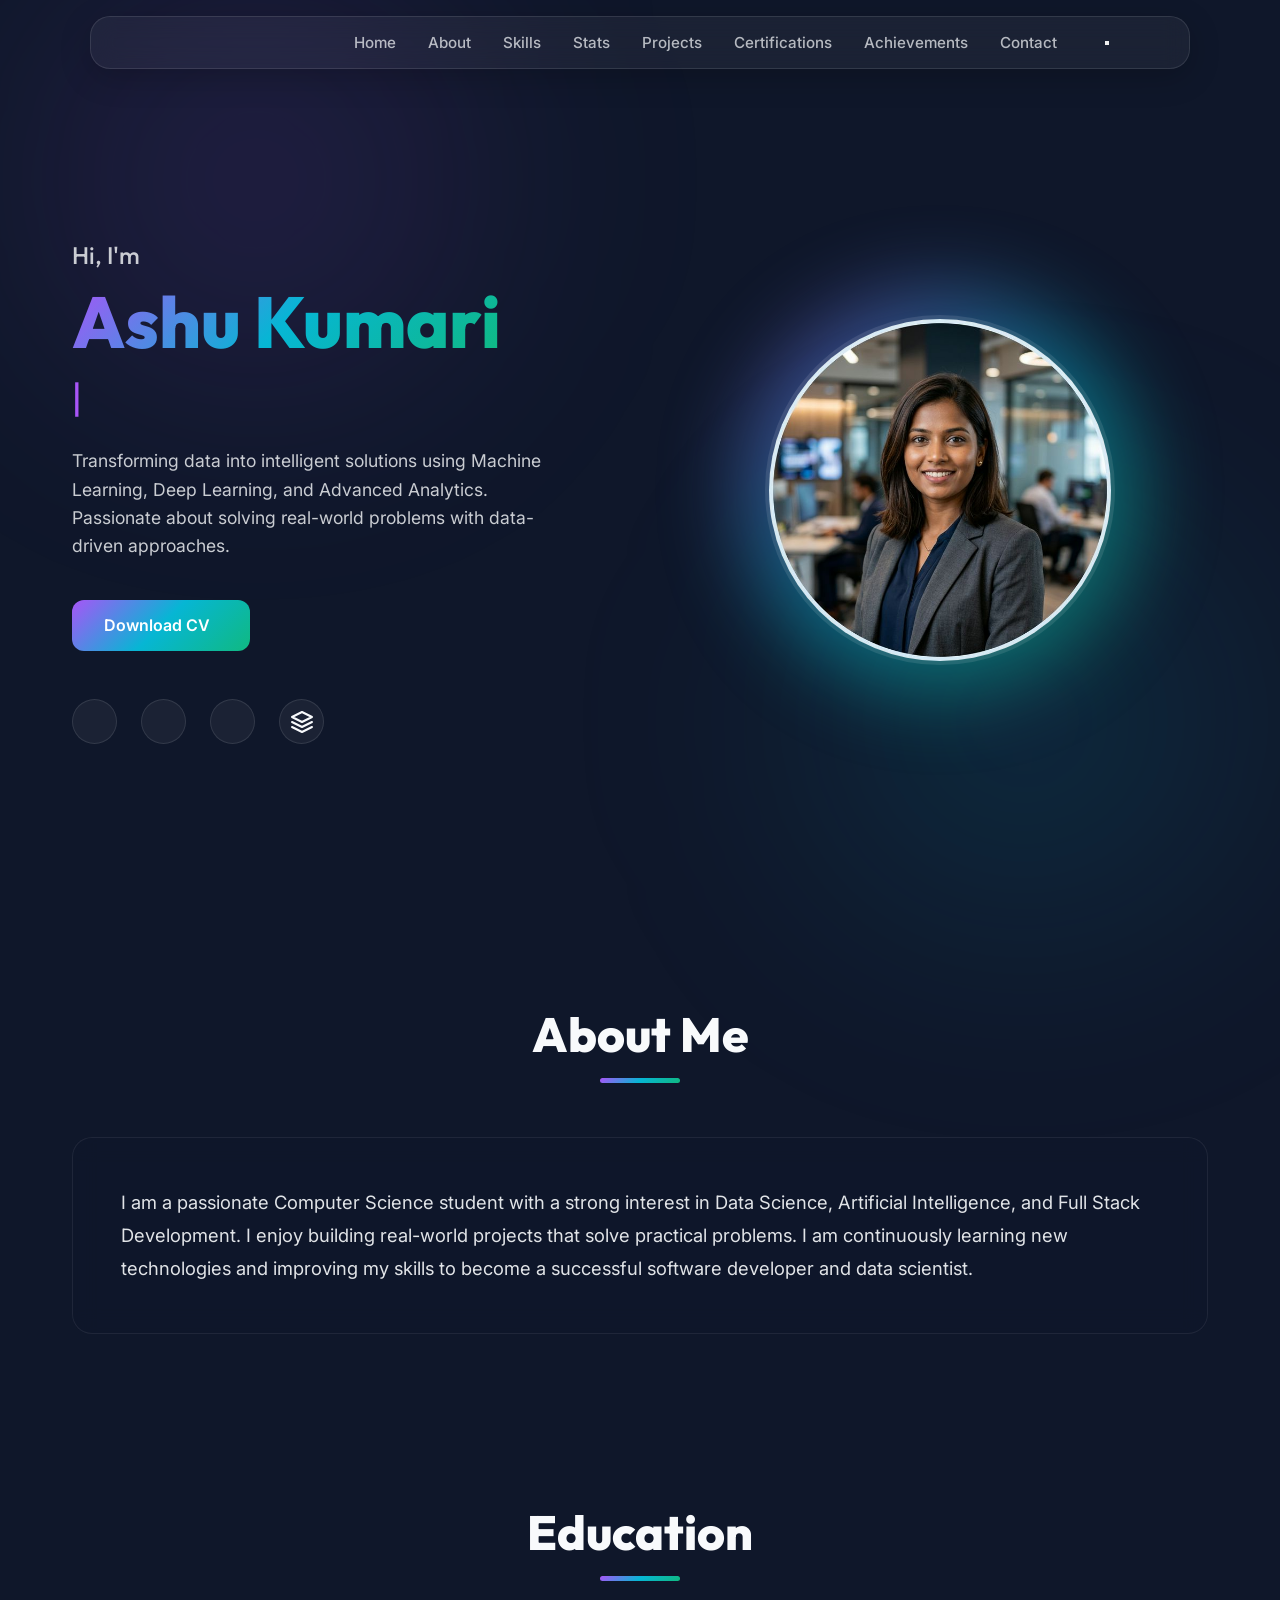
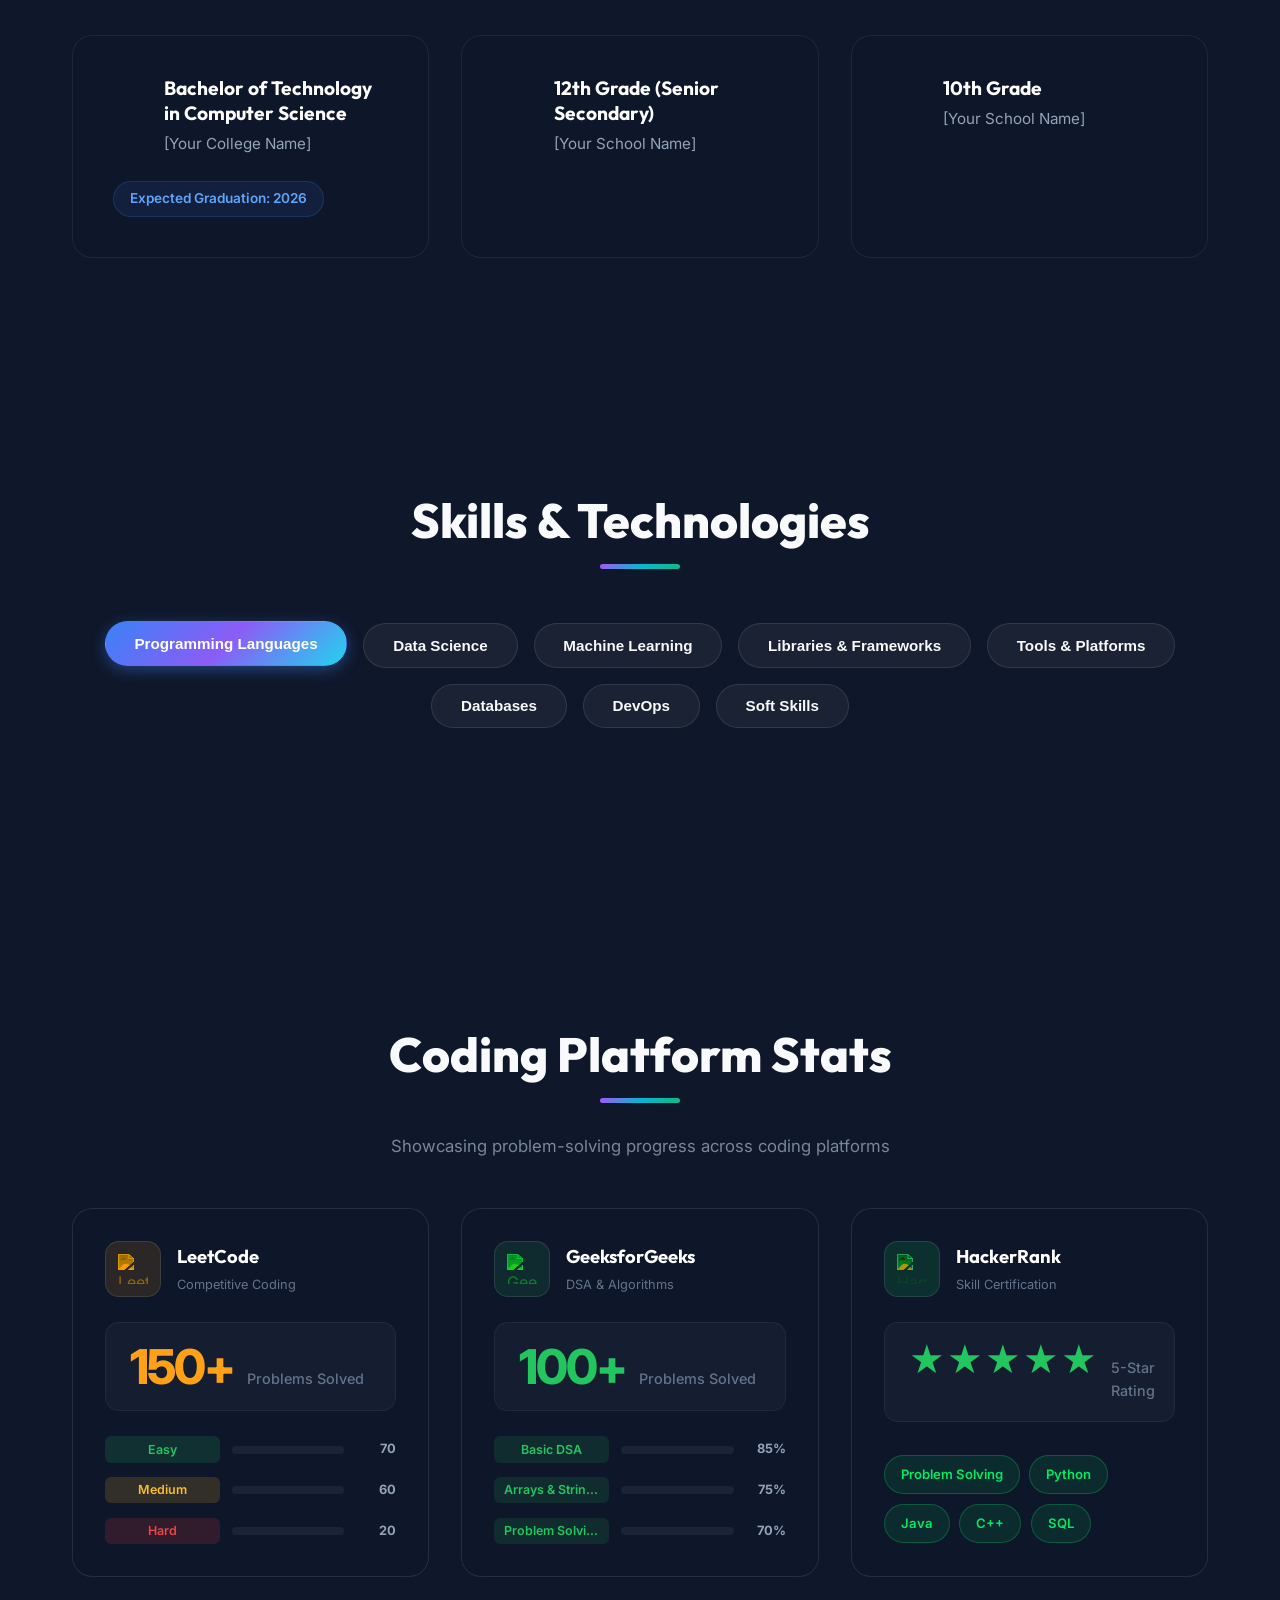
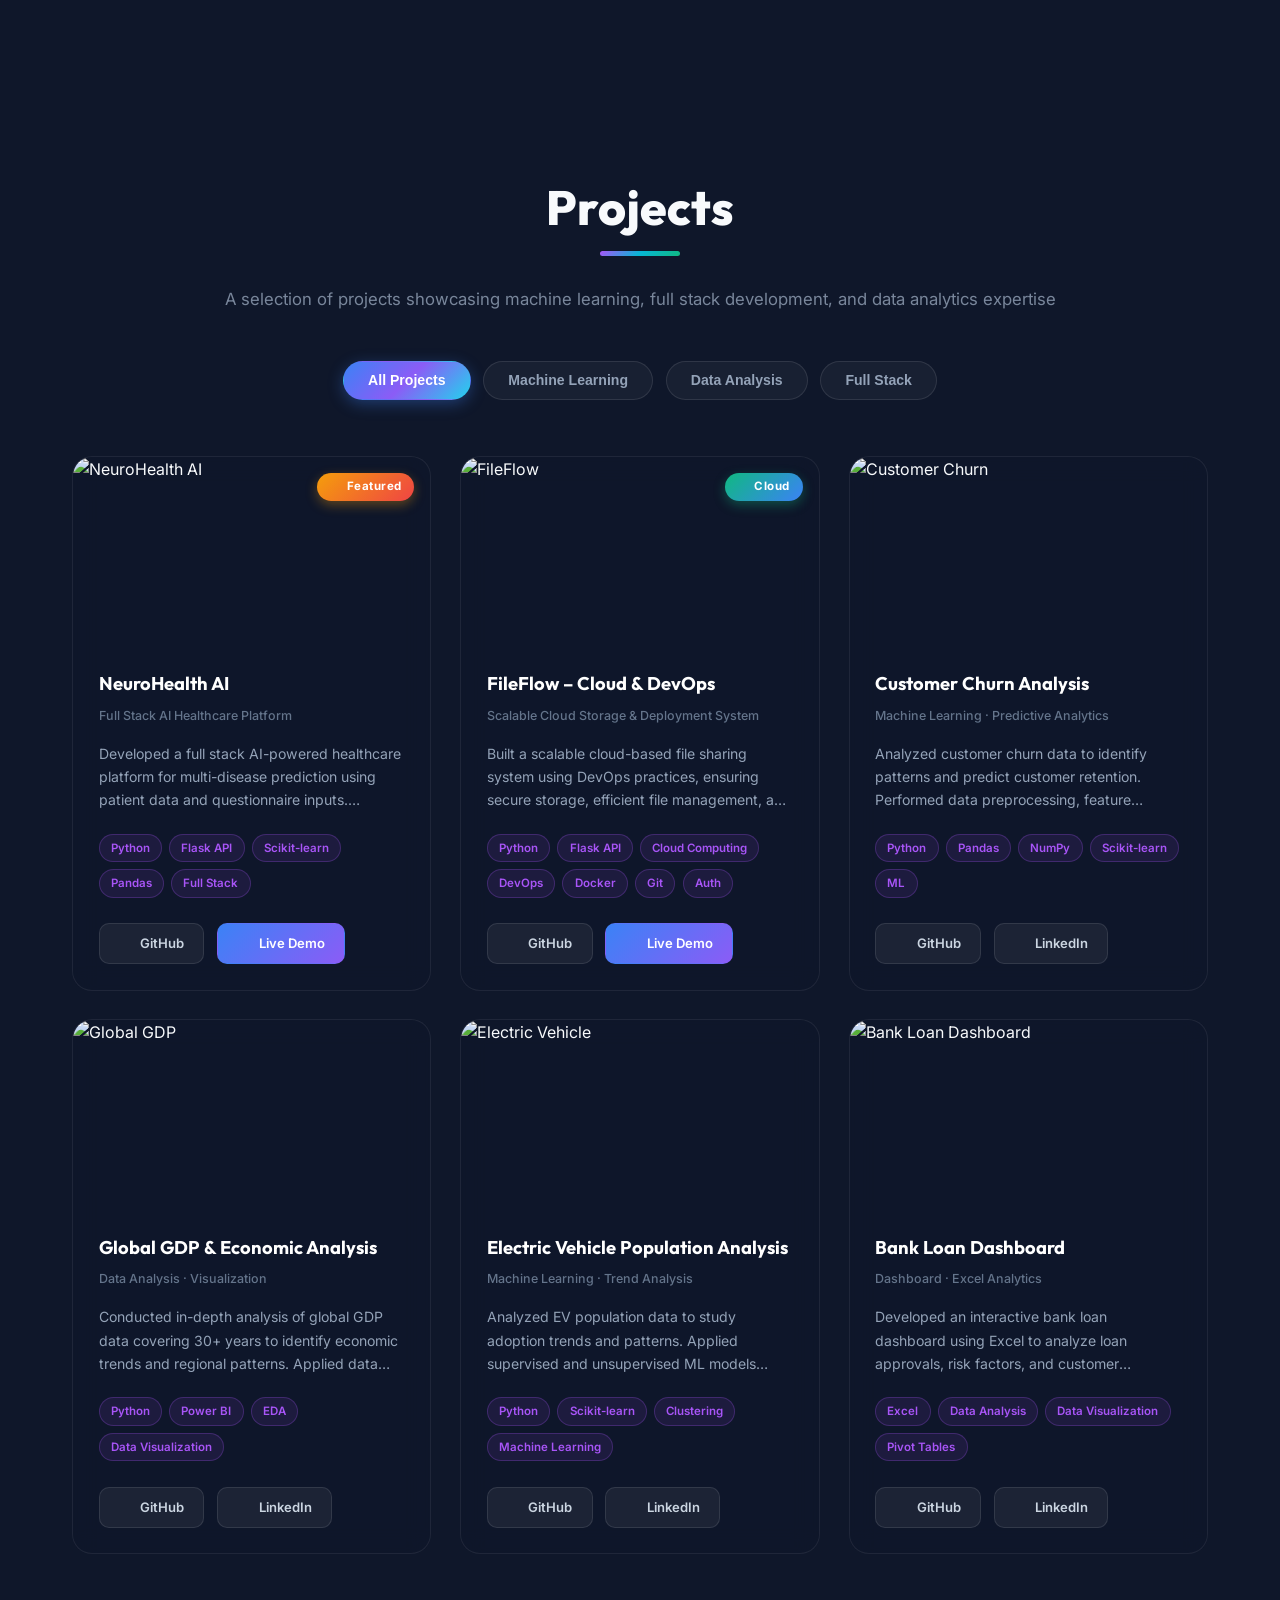
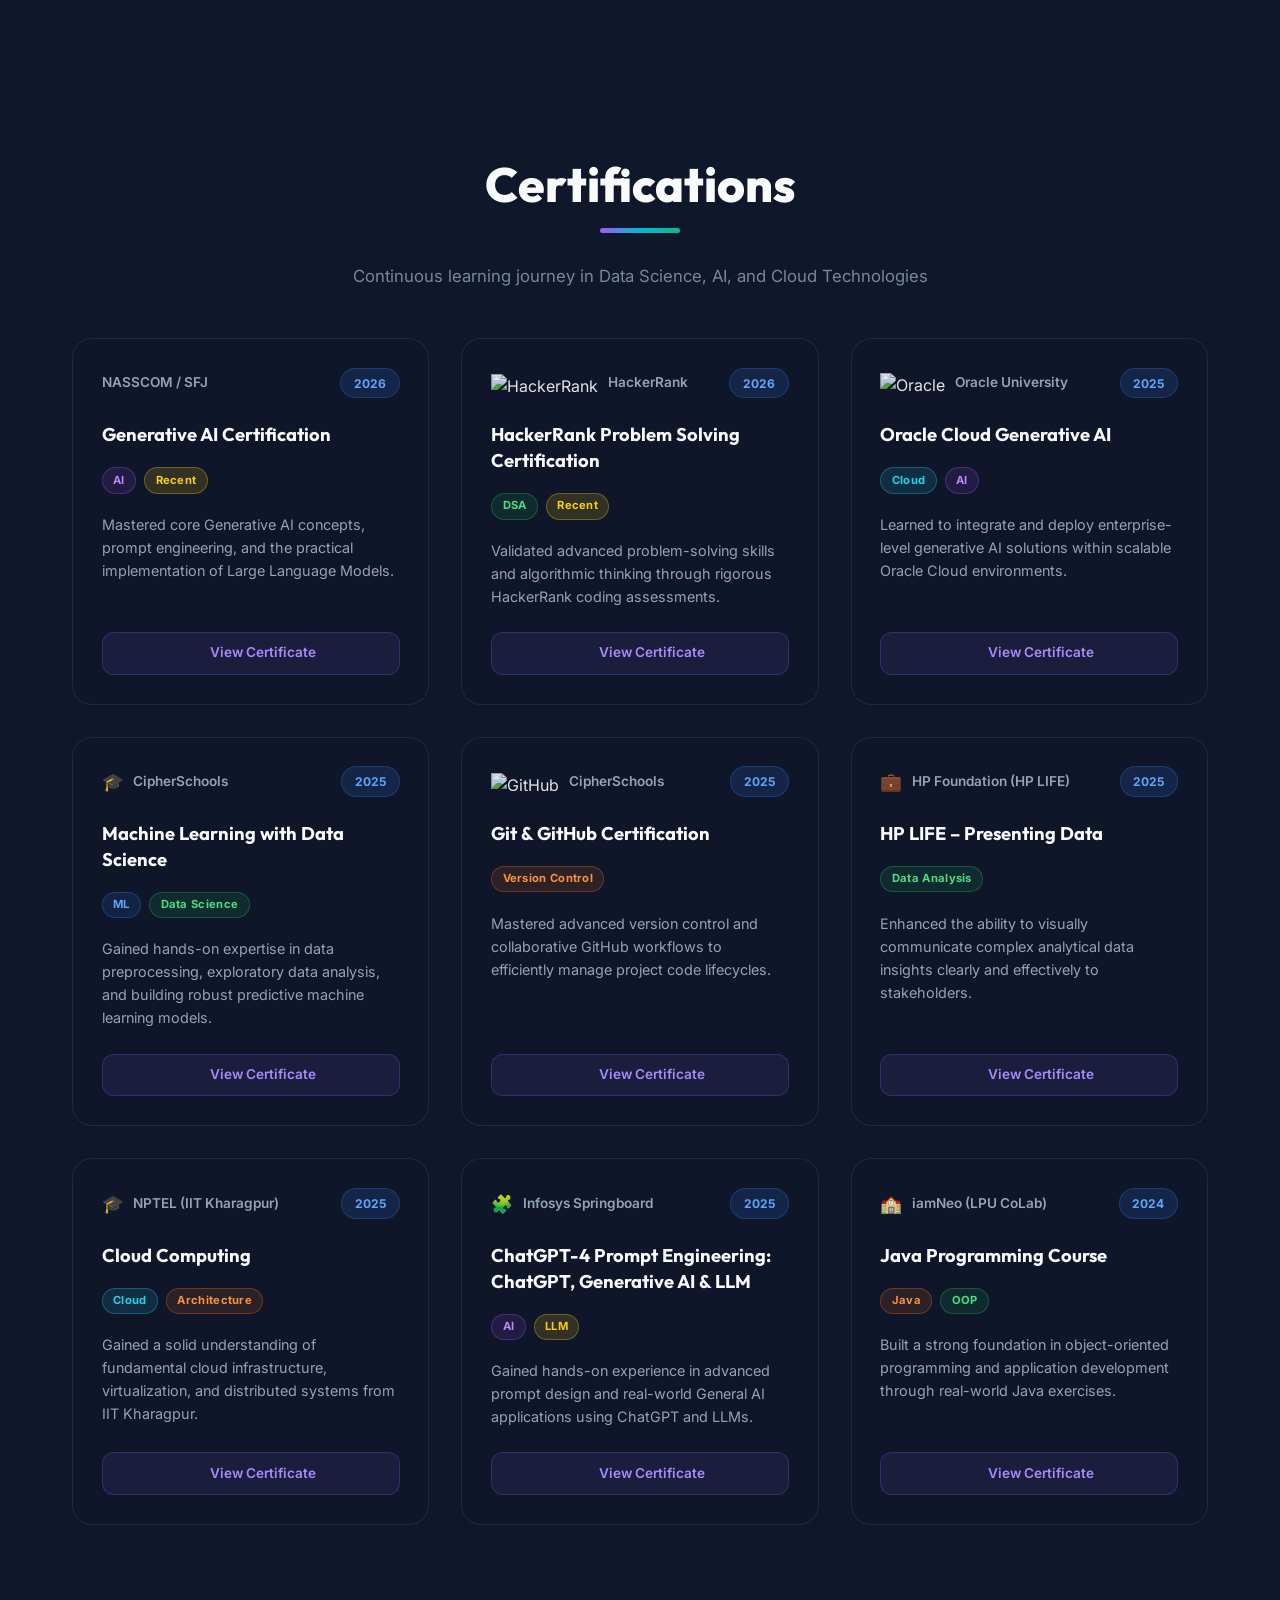
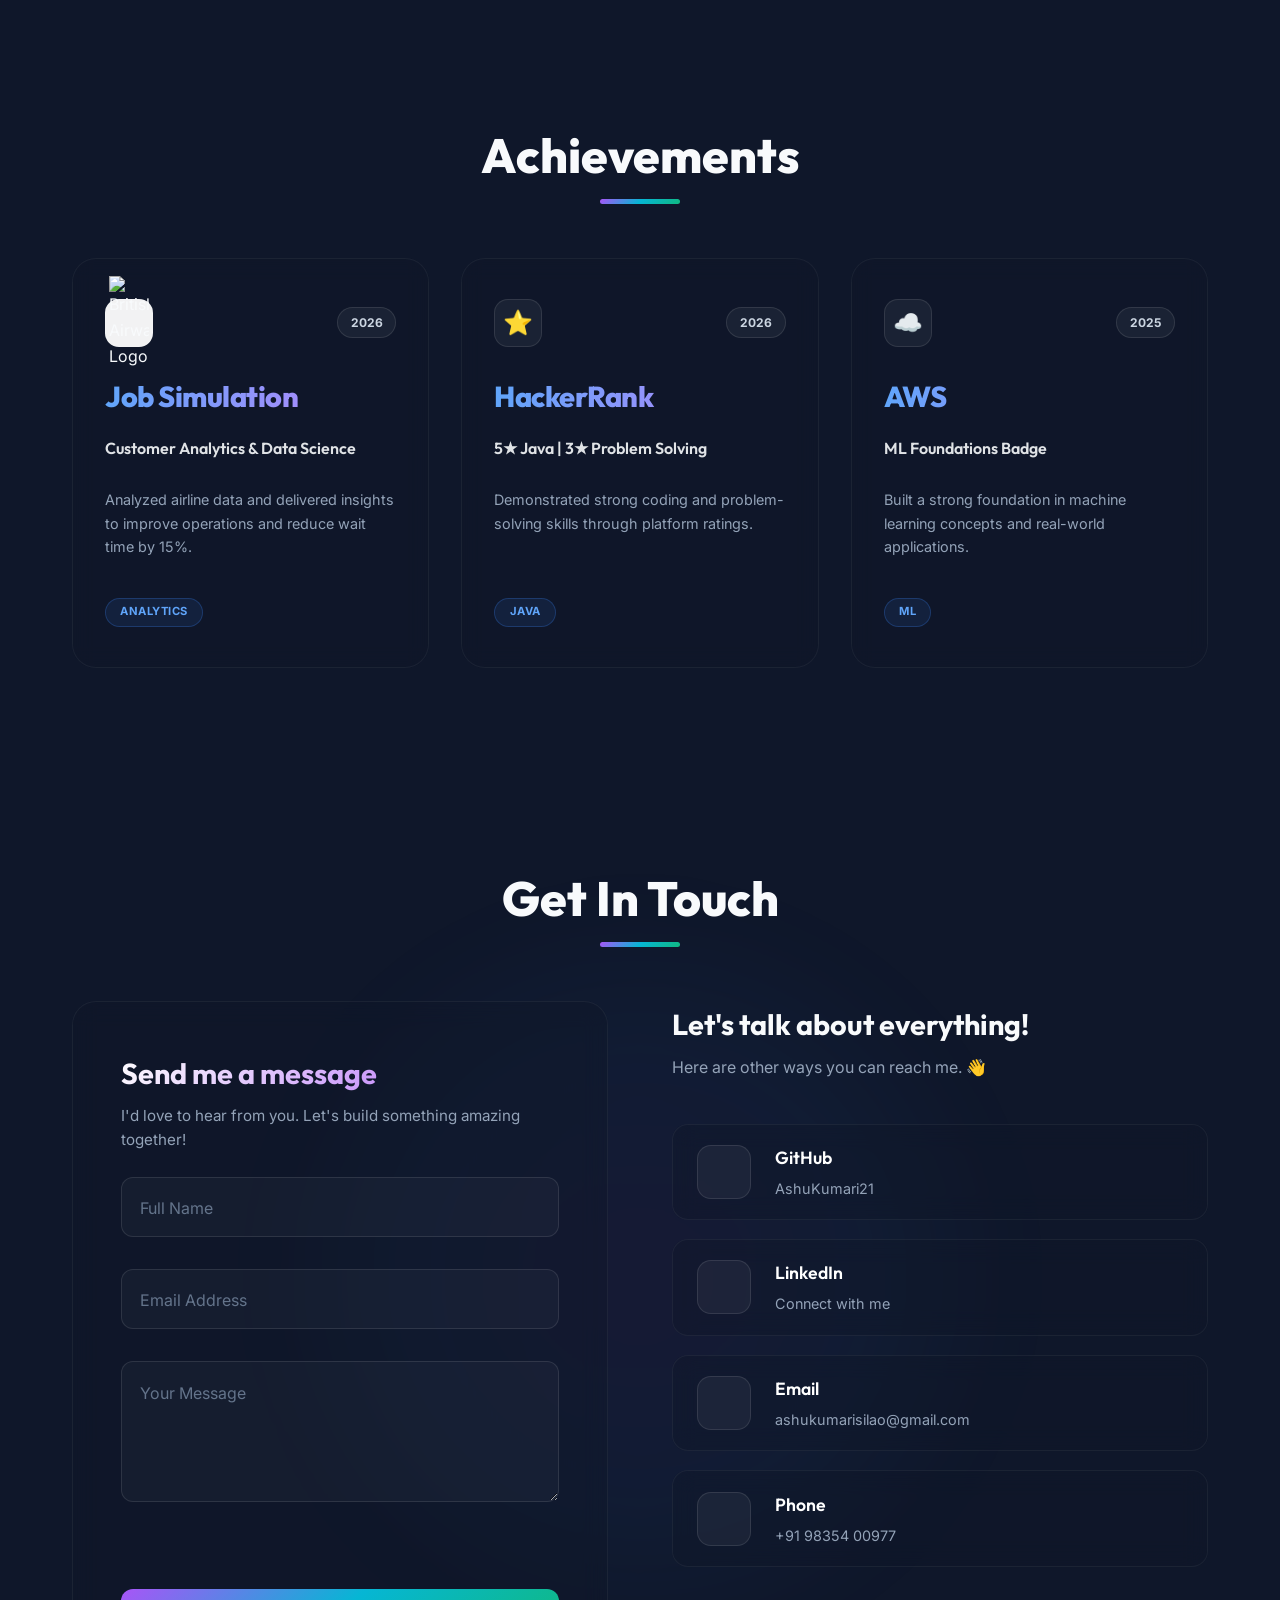
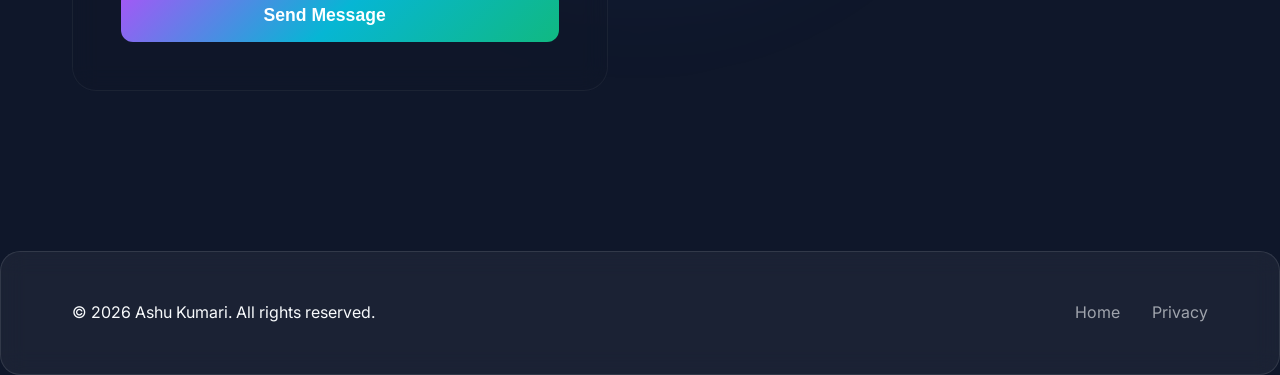
==== commit 2e047e1d: "Portfolio upload" ====
--- a/index.html
+++ b/index.html
@@ -1,14 +1,18 @@
 <!DOCTYPE html>
 <html lang="en">
+
 <head>
     <meta charset="UTF-8">
     <meta name="viewport" content="width=device-width, initial-scale=1.0">
     <title>Ashu Kumari | Data Scientist Portfolio</title>
-    <meta name="description" content="Portfolio of Ashu Kumari, a Data Scientist specializing in Machine Learning, Data Visualization, and Analytics.">
+    <meta name="description"
+        content="Portfolio of Ashu Kumari, a Data Scientist specializing in Machine Learning, Data Visualization, and Analytics.">
     <!-- Google Fonts -->
     <link rel="preconnect" href="https://fonts.googleapis.com">
     <link rel="preconnect" href="https://fonts.gstatic.com" crossorigin>
-    <link href="https://fonts.googleapis.com/css2?family=Inter:wght@300;400;500;600;700;800&family=Outfit:wght@300;400;500;600;700;800&display=swap" rel="stylesheet">
+    <link
+        href="https://fonts.googleapis.com/css2?family=Inter:wght@300;400;500;600;700;800&family=Outfit:wght@300;400;500;600;700;800&display=swap"
+        rel="stylesheet">
     <!-- Lucide Icons -->
     <script src="https://unpkg.com/lucide@latest"></script>
     <!-- Chart.js -->
@@ -18,6 +22,7 @@
     <!-- Custom CSS -->
     <link rel="stylesheet" href="style.css?v=5.0">
 </head>
+
 <body class="dark">
     <!-- Background Elements -->
     <div class="bg-glow-1"></div>
@@ -32,8 +37,9 @@
             </div>
             <ul class="nav-links">
                 <li><a href="#hero">Home</a></li>
+                <li><a href="#about">About</a></li>
                 <li><a href="#skills">Skills</a></li>
-                    <li><a href="#coding-stats">Stats</a></li>
+                <li><a href="#coding-stats">Stats</a></li>
                 <li><a href="#projects">Projects</a></li>
                 <li><a href="#certifications">Certifications</a></li>
                 <li><a href="#achievements">Achievements</a></li>
@@ -60,18 +66,26 @@
                     <span id="typewriter"></span><span class="cursor">|</span>
                 </div>
                 <p class="hero-bio">
-                    Transforming data into intelligent solutions using Machine Learning, Deep Learning, and Advanced Analytics. 
+                    Transforming data into intelligent solutions using Machine Learning, Deep Learning, and Advanced
+                    Analytics.
                     Passionate about solving real-world problems with data-driven approaches.
                 </p>
                 <div class="hero-actions">
-                    <a href="resume.html" target="_blank" class="btn primary-btn" id="resume-download">Download CV <i data-lucide="download"></i></a>
+                    <a href="resume.html" target="_blank" class="btn primary-btn" id="resume-download">Download CV <i
+                            data-lucide="download"></i></a>
                 </div>
                 <div class="hero-socials">
-                    <a href="https://github.com" target="_blank" class="social-link" title="GitHub"><i data-lucide="github"></i></a>
-                    <a href="https://linkedin.com" target="_blank" class="social-link" title="LinkedIn"><i data-lucide="linkedin"></i></a>
-                    <a href="mailto:ashu@example.com" class="social-link" title="Email"><i data-lucide="mail"></i></a>
-                    <a href="https://leetcode.com" target="_blank" class="social-link" title="LeetCode">
-                        <svg viewBox="0 0 24 24" width="24" height="24" stroke="currentColor" stroke-width="2" fill="none" stroke-linecap="round" stroke-linejoin="round"><path d="M12 2L2 7l10 5 10-5-10-5zM2 17l10 5 10-5M2 12l10 5 10-5"/></svg>
+                    <a href="https://github.com/AshuKumari21" target="_blank" class="social-link" title="GitHub"><i
+                            data-lucide="github"></i></a>
+                    <a href="https://www.linkedin.com/in/ashu-kumari-690643297/" target="_blank" class="social-link"
+                        title="LinkedIn"><i data-lucide="linkedin"></i></a>
+                    <a href="mailto:ashukumari111ashu@gmail.com" class="social-link" title="Email"><i
+                            data-lucide="mail"></i></a>
+                    <a href="https://leetcode.com/u/aashu_21/" target="_blank" class="social-link" title="LeetCode">
+                        <svg viewBox="0 0 24 24" width="24" height="24" stroke="currentColor" stroke-width="2"
+                            fill="none" stroke-linecap="round" stroke-linejoin="round">
+                            <path d="M12 2L2 7l10 5 10-5-10-5zM2 17l10 5 10-5M2 12l10 5 10-5" />
+                        </svg>
                     </a>
                 </div>
             </div>
@@ -83,7 +97,62 @@
             </div>
         </section>
 
-
+        <!-- About Section -->
+        <section id="about" class="about-section scroll-reveal">
+            <div class="container">
+                <h2 class="section-title">About Me</h2>
+                <div class="glass about-card">
+                    <p class="about-text">
+                        I am a passionate Computer Science student with a strong interest in Data Science, Artificial
+                        Intelligence, and Full Stack Development. I enjoy building real-world projects that solve
+                        practical problems. I am continuously learning new technologies and improving my skills to
+                        become a successful software developer and data scientist.
+                    </p>
+                </div>
+            </div>
+        </section>
+
+        <!-- Education Section -->
+        <section id="education" class="education-section scroll-reveal">
+            <div class="container">
+                <h2 class="section-title">Education</h2>
+                <div class="education-grid">
+                    <!-- Edu 1 -->
+                    <div class="glass education-card">
+                        <div class="edu-header">
+                            <i data-lucide="graduation-cap" class="edu-icon"></i>
+                            <div>
+                                <h3 class="edu-degree">Bachelor of Technology in Computer Science</h3>
+                                <p class="edu-school">[Your College Name]</p>
+                            </div>
+                        </div>
+                        <span class="edu-year">Expected Graduation: 2026</span>
+                    </div>
+
+                    <!-- Edu 2 -->
+                    <div class="glass education-card">
+                        <div class="edu-header">
+                            <i data-lucide="book-open" class="edu-icon"></i>
+                            <div>
+                                <h3 class="edu-degree">12th Grade (Senior Secondary)</h3>
+                                <p class="edu-school">[Your School Name]</p>
+                            </div>
+                        </div>
+                    </div>
+
+                    <!-- Edu 3 -->
+                    <div class="glass education-card">
+                        <div class="edu-header">
+                            <i data-lucide="book" class="edu-icon"></i>
+                            <div>
+                                <h3 class="edu-degree">10th Grade</h3>
+                                <p class="edu-school">[Your School Name]</p>
+                            </div>
+                        </div>
+                    </div>
+                </div>
+            </div>
+        </section>
 
         <!-- Skills Section -->
         <section id="skills" class="skills-section scroll-reveal">
@@ -117,13 +186,15 @@
                     <div class="stats-card glass leetcode-card scroll-reveal">
                         <div class="stats-card-header">
                             <div class="platform-logo-wrap leetcode-bg">
-                                <img src="https://raw.githubusercontent.com/simple-icons/simple-icons/develop/icons/leetcode.svg" alt="LeetCode" class="platform-logo leetcode-logo">
+                                <img src="https://raw.githubusercontent.com/simple-icons/simple-icons/develop/icons/leetcode.svg"
+                                    alt="LeetCode" class="platform-logo leetcode-logo">
                             </div>
                             <div class="platform-title-block">
                                 <h3 class="platform-name">LeetCode</h3>
                                 <p class="platform-label">Competitive Coding</p>
                             </div>
-                            <a href="https://leetcode.com" target="_blank" class="platform-link"><i data-lucide="external-link"></i></a>
+                            <a href="https://leetcode.com/u/aashu_21/" target="_blank" class="platform-link"><i
+                                    data-lucide="external-link"></i></a>
                         </div>
                         <div class="stats-highlight">
                             <span class="stat-number leetcode-color">150+</span>
@@ -158,13 +229,15 @@
                     <div class="stats-card glass gfg-card scroll-reveal">
                         <div class="stats-card-header">
                             <div class="platform-logo-wrap gfg-bg">
-                                <img src="https://raw.githubusercontent.com/simple-icons/simple-icons/develop/icons/geeksforgeeks.svg" alt="GeeksforGeeks" class="platform-logo gfg-logo">
+                                <img src="https://raw.githubusercontent.com/simple-icons/simple-icons/develop/icons/geeksforgeeks.svg"
+                                    alt="GeeksforGeeks" class="platform-logo gfg-logo">
                             </div>
                             <div class="platform-title-block">
                                 <h3 class="platform-name">GeeksforGeeks</h3>
                                 <p class="platform-label">DSA & Algorithms</p>
                             </div>
-                            <a href="https://geeksforgeeks.org" target="_blank" class="platform-link"><i data-lucide="external-link"></i></a>
+                            <a href="https://www.geeksforgeeks.org/profile/ashukumablza" target="_blank"
+                                class="platform-link"><i data-lucide="external-link"></i></a>
                         </div>
                         <div class="stats-highlight">
                             <span class="stat-number gfg-color">100+</span>
@@ -199,13 +272,15 @@
                     <div class="stats-card glass hackerrank-card scroll-reveal">
                         <div class="stats-card-header">
                             <div class="platform-logo-wrap hr-bg">
-                                <img src="https://raw.githubusercontent.com/simple-icons/simple-icons/develop/icons/hackerrank.svg" alt="HackerRank" class="platform-logo hr-logo">
+                                <img src="https://raw.githubusercontent.com/simple-icons/simple-icons/develop/icons/hackerrank.svg"
+                                    alt="HackerRank" class="platform-logo hr-logo">
                             </div>
                             <div class="platform-title-block">
                                 <h3 class="platform-name">HackerRank</h3>
                                 <p class="platform-label">Skill Certification</p>
                             </div>
-                            <a href="https://hackerrank.com" target="_blank" class="platform-link"><i data-lucide="external-link"></i></a>
+                            <a href="https://www.hackerrank.com/profile/ashukumari111as1" target="_blank"
+                                class="platform-link"><i data-lucide="external-link"></i></a>
                         </div>
                         <div class="stats-highlight">
                             <span class="star-rating">★★★★★</span>
@@ -228,7 +303,8 @@
         <section id="projects" class="projects-section scroll-reveal">
             <div class="container">
                 <h2 class="section-title">Projects</h2>
-                <p class="section-subtitle">A selection of projects showcasing machine learning, full stack development, and data analytics expertise</p>
+                <p class="section-subtitle">A selection of projects showcasing machine learning, full stack development,
+                    and data analytics expertise</p>
 
                 <!-- Filter Tabs -->
                 <div class="project-filters">
@@ -245,12 +321,16 @@
                     <div class="project-card glass scroll-reveal" data-category="fullstack ml">
                         <div class="featured-badge"><i data-lucide="star"></i> Featured</div>
                         <div class="project-visual">
-                            <img src="https://images.unsplash.com/photo-1576091160399-112ba8d25d1d?auto=format&fit=crop&w=800&q=80" alt="NeuroHealth AI" class="proj-img">
+                            <img src="https://images.unsplash.com/photo-1576091160399-112ba8d25d1d?auto=format&fit=crop&w=800&q=80"
+                                alt="NeuroHealth AI" class="proj-img">
                         </div>
                         <div class="project-body">
                             <h3 class="project-title">NeuroHealth AI</h3>
                             <p class="project-sub">Full Stack AI Healthcare Platform</p>
-                            <p class="project-desc">Developed a full stack AI-powered healthcare platform for multi-disease prediction using patient data and questionnaire inputs. Integrated ML models with a Flask REST API for real-time predictions and built an interactive dashboard for users.</p>
+                            <p class="project-desc">Developed a full stack AI-powered healthcare platform for
+                                multi-disease prediction using patient data and questionnaire inputs. Integrated ML
+                                models with a Flask REST API for real-time predictions and built an interactive
+                                dashboard for users.</p>
                             <div class="project-tags">
                                 <span class="tag">Python</span>
                                 <span class="tag">Flask API</span>
@@ -259,22 +339,30 @@
                                 <span class="tag">Full Stack</span>
                             </div>
                             <div class="project-links">
-                                <a href="https://github.com/AshuKumari21/AI-Healthcare-Diagnosis-System" target="_blank" class="proj-btn github-btn"><i data-lucide="github"></i> GitHub</a>
-                                <a href="https://ai-healthcare-diagnosis-system-2.onrender.com/" target="_blank" class="proj-btn demo-btn"><i data-lucide="external-link"></i> Live Demo</a>
+                                <a href="https://github.com/AshuKumari21/AI-Healthcare-Diagnosis-System" target="_blank"
+                                    class="proj-btn github-btn"><i data-lucide="github"></i> GitHub</a>
+                                <a href="https://ai-healthcare-diagnosis-system-2.onrender.com/" target="_blank"
+                                    class="proj-btn demo-btn"><i data-lucide="external-link"></i> Live Demo</a>
                             </div>
                         </div>
                     </div>
 
                     <!-- Project 1.5: FileFlow -->
                     <div class="project-card glass scroll-reveal" data-category="fullstack">
-                        <div class="featured-badge" style="background: linear-gradient(135deg, #10b981, #3b82f6); box-shadow: 0 4px 12px rgba(16,185,129,0.35);"><i data-lucide="cloud"></i> Cloud</div>
+                        <div class="featured-badge"
+                            style="background: linear-gradient(135deg, #10b981, #3b82f6); box-shadow: 0 4px 12px rgba(16,185,129,0.35);">
+                            <i data-lucide="cloud"></i> Cloud
+                        </div>
                         <div class="project-visual">
-                            <img src="https://images.unsplash.com/photo-1451187580459-43490279c0fa?auto=format&fit=crop&w=800&q=80" alt="FileFlow" class="proj-img">
+                            <img src="https://images.unsplash.com/photo-1451187580459-43490279c0fa?auto=format&fit=crop&w=800&q=80"
+                                alt="FileFlow" class="proj-img">
                         </div>
                         <div class="project-body">
                             <h3 class="project-title">FileFlow – Cloud & DevOps</h3>
                             <p class="project-sub">Scalable Cloud Storage & Deployment System</p>
-                            <p class="project-desc">Built a scalable cloud-based file sharing system using DevOps practices, ensuring secure storage, efficient file management, and reliable deployment.</p>
+                            <p class="project-desc">Built a scalable cloud-based file sharing system using DevOps
+                                practices, ensuring secure storage, efficient file management, and reliable deployment.
+                            </p>
                             <div class="project-tags">
                                 <span class="tag">Python</span>
                                 <span class="tag">Flask API</span>
@@ -285,8 +373,10 @@
                                 <span class="tag">Auth</span>
                             </div>
                             <div class="project-links">
-                                <a href="https://github.com/AshuKumari21/FileFlow" target="_blank" class="proj-btn github-btn"><i data-lucide="github"></i> GitHub</a>
-                                <a href="https://cloudsharecloudfilesharing.vercel.app/" target="_blank" class="proj-btn demo-btn"><i data-lucide="external-link"></i> Live Demo</a>
+                                <a href="https://github.com/AshuKumari21/FileFlow" target="_blank"
+                                    class="proj-btn github-btn"><i data-lucide="github"></i> GitHub</a>
+                                <a href="https://cloudsharecloudfilesharing.vercel.app/" target="_blank"
+                                    class="proj-btn demo-btn"><i data-lucide="external-link"></i> Live Demo</a>
                             </div>
                         </div>
                     </div>
@@ -294,12 +384,15 @@
                     <!-- Project 2: Customer Churn -->
                     <div class="project-card glass scroll-reveal" data-category="ml">
                         <div class="project-visual">
-                            <img src="https://images.unsplash.com/photo-1551288049-bebda4e38f71?auto=format&fit=crop&w=800&q=80" alt="Customer Churn" class="proj-img">
+                            <img src="https://images.unsplash.com/photo-1551288049-bebda4e38f71?auto=format&fit=crop&w=800&q=80"
+                                alt="Customer Churn" class="proj-img">
                         </div>
                         <div class="project-body">
                             <h3 class="project-title">Customer Churn Analysis</h3>
                             <p class="project-sub">Machine Learning · Predictive Analytics</p>
-                            <p class="project-desc">Analyzed customer churn data to identify patterns and predict customer retention. Performed data preprocessing, feature selection, and EDA to uncover key insights. Built predictive models to improve business decision-making.</p>
+                            <p class="project-desc">Analyzed customer churn data to identify patterns and predict
+                                customer retention. Performed data preprocessing, feature selection, and EDA to uncover
+                                key insights. Built predictive models to improve business decision-making.</p>
                             <div class="project-tags">
                                 <span class="tag">Python</span>
                                 <span class="tag">Pandas</span>
@@ -308,8 +401,11 @@
                                 <span class="tag">ML</span>
                             </div>
                             <div class="project-links">
-                                <a href="https://github.com/AshuKumari21/customer-churn-analysis_1" target="_blank" class="proj-btn github-btn"><i data-lucide="github"></i> GitHub</a>
-                                <a href="https://www.linkedin.com/feed/update/urn:li:activity:7316879580093370368/" target="_blank" class="proj-btn linkedin-btn"><i data-lucide="linkedin"></i> LinkedIn</a>
+                                <a href="https://github.com/AshuKumari21/customer-churn-analysis_1" target="_blank"
+                                    class="proj-btn github-btn"><i data-lucide="github"></i> GitHub</a>
+                                <a href="https://www.linkedin.com/feed/update/urn:li:activity:7316879580093370368/"
+                                    target="_blank" class="proj-btn linkedin-btn"><i data-lucide="linkedin"></i>
+                                    LinkedIn</a>
                             </div>
                         </div>
                     </div>
@@ -317,12 +413,15 @@
                     <!-- Project 3: Global GDP -->
                     <div class="project-card glass scroll-reveal" data-category="data">
                         <div class="project-visual">
-                            <img src="https://images.unsplash.com/photo-1611974789855-9c2a0a7236a3?auto=format&fit=crop&w=800&q=80" alt="Global GDP" class="proj-img">
+                            <img src="https://images.unsplash.com/photo-1611974789855-9c2a0a7236a3?auto=format&fit=crop&w=800&q=80"
+                                alt="Global GDP" class="proj-img">
                         </div>
                         <div class="project-body">
                             <h3 class="project-title">Global GDP & Economic Analysis</h3>
                             <p class="project-sub">Data Analysis · Visualization</p>
-                            <p class="project-desc">Conducted in-depth analysis of global GDP data covering 30+ years to identify economic trends and regional patterns. Applied data cleaning, transformation, and EDA. Built interactive dashboards for clear visualization of insights.</p>
+                            <p class="project-desc">Conducted in-depth analysis of global GDP data covering 30+ years to
+                                identify economic trends and regional patterns. Applied data cleaning, transformation,
+                                and EDA. Built interactive dashboards for clear visualization of insights.</p>
                             <div class="project-tags">
                                 <span class="tag">Python</span>
                                 <span class="tag">Power BI</span>
@@ -330,8 +429,11 @@
                                 <span class="tag">Data Visualization</span>
                             </div>
                             <div class="project-links">
-                                <a href="https://github.com/AshuKumari21/Power-Bi-Dashboard" target="_blank" class="proj-btn github-btn"><i data-lucide="github"></i> GitHub</a>
-                                <a href="https://www.linkedin.com/feed/update/urn:li:activity:7405678928562020352/" target="_blank" class="proj-btn linkedin-btn"><i data-lucide="linkedin"></i> LinkedIn</a>
+                                <a href="https://github.com/AshuKumari21/Power-Bi-Dashboard" target="_blank"
+                                    class="proj-btn github-btn"><i data-lucide="github"></i> GitHub</a>
+                                <a href="https://www.linkedin.com/feed/update/urn:li:activity:7405678928562020352/"
+                                    target="_blank" class="proj-btn linkedin-btn"><i data-lucide="linkedin"></i>
+                                    LinkedIn</a>
                             </div>
                         </div>
                     </div>
@@ -339,12 +441,16 @@
                     <!-- Project 4: EV Population -->
                     <div class="project-card glass scroll-reveal" data-category="ml">
                         <div class="project-visual">
-                            <img src="https://images.unsplash.com/photo-1593941707882-a5bba14938c7?auto=format&fit=crop&w=800&q=80" alt="Electric Vehicle" class="proj-img">
+                            <img src="https://images.unsplash.com/photo-1593941707882-a5bba14938c7?auto=format&fit=crop&w=800&q=80"
+                                alt="Electric Vehicle" class="proj-img">
                         </div>
                         <div class="project-body">
                             <h3 class="project-title">Electric Vehicle Population Analysis</h3>
                             <p class="project-sub">Machine Learning · Trend Analysis</p>
-                            <p class="project-desc">Analyzed EV population data to study adoption trends and patterns. Applied supervised and unsupervised ML models including classification and clustering techniques. Performed preprocessing and feature engineering to improve model performance.</p>
+                            <p class="project-desc">Analyzed EV population data to study adoption trends and patterns.
+                                Applied supervised and unsupervised ML models including classification and clustering
+                                techniques. Performed preprocessing and feature engineering to improve model
+                                performance.</p>
                             <div class="project-tags">
                                 <span class="tag">Python</span>
                                 <span class="tag">Scikit-learn</span>
@@ -352,8 +458,11 @@
                                 <span class="tag">Machine Learning</span>
                             </div>
                             <div class="project-links">
-                                <a href="https://github.com/AshuKumari21/ML-Project" target="_blank" class="proj-btn github-btn"><i data-lucide="github"></i> GitHub</a>
-                                <a href="https://www.linkedin.com/feed/update/urn:li:activity:7403890977205239808/" target="_blank" class="proj-btn linkedin-btn"><i data-lucide="linkedin"></i> LinkedIn</a>
+                                <a href="https://github.com/AshuKumari21/ML-Project" target="_blank"
+                                    class="proj-btn github-btn"><i data-lucide="github"></i> GitHub</a>
+                                <a href="https://www.linkedin.com/feed/update/urn:li:activity:7403890977205239808/"
+                                    target="_blank" class="proj-btn linkedin-btn"><i data-lucide="linkedin"></i>
+                                    LinkedIn</a>
                             </div>
                         </div>
                     </div>
@@ -361,12 +470,15 @@
                     <!-- Project 5: Bank Loan Dashboard -->
                     <div class="project-card glass scroll-reveal" data-category="dashboard data">
                         <div class="project-visual">
-                            <img src="https://images.unsplash.com/photo-1554224155-8d04cb21cd6c?auto=format&fit=crop&w=800&q=80" alt="Bank Loan Dashboard" class="proj-img">
+                            <img src="https://images.unsplash.com/photo-1554224155-8d04cb21cd6c?auto=format&fit=crop&w=800&q=80"
+                                alt="Bank Loan Dashboard" class="proj-img">
                         </div>
                         <div class="project-body">
                             <h3 class="project-title">Bank Loan Dashboard</h3>
                             <p class="project-sub">Dashboard · Excel Analytics</p>
-                            <p class="project-desc">Developed an interactive bank loan dashboard using Excel to analyze loan approvals, risk factors, and customer segmentation. Used pivot tables, charts, and data visualization techniques to generate actionable business insights.</p>
+                            <p class="project-desc">Developed an interactive bank loan dashboard using Excel to analyze
+                                loan approvals, risk factors, and customer segmentation. Used pivot tables, charts, and
+                                data visualization techniques to generate actionable business insights.</p>
                             <div class="project-tags">
                                 <span class="tag">Excel</span>
                                 <span class="tag">Data Analysis</span>
@@ -374,8 +486,11 @@
                                 <span class="tag">Pivot Tables</span>
                             </div>
                             <div class="project-links">
-                                <a href="https://github.com/AshuKumari21/Bank-Loan-Calculator_1" target="_blank" class="proj-btn github-btn"><i data-lucide="github"></i> GitHub</a>
-                                <a href="https://www.linkedin.com/feed/update/urn:li:activity:7316877200870252545/" target="_blank" class="proj-btn linkedin-btn"><i data-lucide="linkedin"></i> LinkedIn</a>
+                                <a href="https://github.com/AshuKumari21/Bank-Loan-Calculator_1" target="_blank"
+                                    class="proj-btn github-btn"><i data-lucide="github"></i> GitHub</a>
+                                <a href="https://www.linkedin.com/feed/update/urn:li:activity:7316877200870252545/"
+                                    target="_blank" class="proj-btn linkedin-btn"><i data-lucide="linkedin"></i>
+                                    LinkedIn</a>
                             </div>
                         </div>
                     </div>
@@ -396,7 +511,8 @@
                     <div class="cert-grid-card glass scroll-reveal">
                         <div class="cert-card-top">
                             <div class="cert-platform-row">
-                                <img src="https://upload.wikimedia.org/wikipedia/commons/thumb/9/9c/NASSCOM_logo.png/200px-NASSCOM_logo.png" alt="NASSCOM" class="cert-platform-logo" onerror="this.style.display='none'">
+                                <img src="https://upload.wikimedia.org/wikipedia/commons/thumb/9/9c/NASSCOM_logo.png/200px-NASSCOM_logo.png"
+                                    alt="NASSCOM" class="cert-platform-logo" onerror="this.style.display='none'">
                                 <span class="cert-platform">NASSCOM / SFJ</span>
                             </div>
                             <span class="cert-year">2026</span>
@@ -406,15 +522,18 @@
                             <span class="cert-tag tag-ai">AI</span>
                             <span class="cert-tag tag-new">Recent</span>
                         </div>
-                        <p class="cert-desc">Mastered core Generative AI concepts, prompt engineering, and the practical implementation of Large Language Models.</p>
-                        <a href="assets/cert1.png" target="_blank" class="cert-btn"><i data-lucide="external-link"></i> View Certificate</a>
+                        <p class="cert-desc">Mastered core Generative AI concepts, prompt engineering, and the practical
+                            implementation of Large Language Models.</p>
+                        <a href="assets/cert1.png" target="_blank" class="cert-btn"><i data-lucide="external-link"></i>
+                            View Certificate</a>
                     </div>
 
                     <!-- Cert 2: HackerRank -->
                     <div class="cert-grid-card glass scroll-reveal">
                         <div class="cert-card-top">
                             <div class="cert-platform-row">
-                                <img src="https://cdn.simpleicons.org/hackerrank/00EA64" alt="HackerRank" class="cert-platform-logo cert-logo-sm">
+                                <img src="https://cdn.simpleicons.org/hackerrank/00EA64" alt="HackerRank"
+                                    class="cert-platform-logo cert-logo-sm">
                                 <span class="cert-platform">HackerRank</span>
                             </div>
                             <span class="cert-year">2026</span>
@@ -424,15 +543,18 @@
                             <span class="cert-tag tag-ds">DSA</span>
                             <span class="cert-tag tag-new">Recent</span>
                         </div>
-                        <p class="cert-desc">Validated advanced problem-solving skills and algorithmic thinking through rigorous HackerRank coding assessments.</p>
-                        <a href="assets/cert2.png" target="_blank" class="cert-btn"><i data-lucide="external-link"></i> View Certificate</a>
+                        <p class="cert-desc">Validated advanced problem-solving skills and algorithmic thinking through
+                            rigorous HackerRank coding assessments.</p>
+                        <a href="assets/cert2.png" target="_blank" class="cert-btn"><i data-lucide="external-link"></i>
+                            View Certificate</a>
                     </div>
 
                     <!-- Cert 3: Oracle Cloud GenAI -->
                     <div class="cert-grid-card glass scroll-reveal">
                         <div class="cert-card-top">
                             <div class="cert-platform-row">
-                                <img src="https://upload.wikimedia.org/wikipedia/commons/5/50/Oracle_logo.svg" alt="Oracle" class="cert-platform-logo">
+                                <img src="https://upload.wikimedia.org/wikipedia/commons/5/50/Oracle_logo.svg"
+                                    alt="Oracle" class="cert-platform-logo">
                                 <span class="cert-platform">Oracle University</span>
                             </div>
                             <span class="cert-year">2025</span>
@@ -442,8 +564,10 @@
                             <span class="cert-tag tag-cloud">Cloud</span>
                             <span class="cert-tag tag-ai">AI</span>
                         </div>
-                        <p class="cert-desc">Learned to integrate and deploy enterprise-level generative AI solutions within scalable Oracle Cloud environments.</p>
-                        <a href="assets/cert3.png" target="_blank" class="cert-btn"><i data-lucide="external-link"></i> View Certificate</a>
+                        <p class="cert-desc">Learned to integrate and deploy enterprise-level generative AI solutions
+                            within scalable Oracle Cloud environments.</p>
+                        <a href="assets/cert3.png" target="_blank" class="cert-btn"><i data-lucide="external-link"></i>
+                            View Certificate</a>
                     </div>
 
                     <!-- Cert 4: ML with DS -->
@@ -460,15 +584,18 @@
                             <span class="cert-tag tag-ml">ML</span>
                             <span class="cert-tag tag-ds">Data Science</span>
                         </div>
-                        <p class="cert-desc">Gained hands-on expertise in data preprocessing, exploratory data analysis, and building robust predictive machine learning models.</p>
-                        <a href="assets/cert4.png" target="_blank" class="cert-btn"><i data-lucide="external-link"></i> View Certificate</a>
+                        <p class="cert-desc">Gained hands-on expertise in data preprocessing, exploratory data analysis,
+                            and building robust predictive machine learning models.</p>
+                        <a href="assets/cert4.png" target="_blank" class="cert-btn"><i data-lucide="external-link"></i>
+                            View Certificate</a>
                     </div>
 
                     <!-- Cert 5: Git & GitHub -->
                     <div class="cert-grid-card glass scroll-reveal">
                         <div class="cert-card-top">
                             <div class="cert-platform-row">
-                                <img src="https://cdn.simpleicons.org/github/ffffff" alt="GitHub" class="cert-platform-logo cert-logo-sm">
+                                <img src="https://cdn.simpleicons.org/github/ffffff" alt="GitHub"
+                                    class="cert-platform-logo cert-logo-sm">
                                 <span class="cert-platform">CipherSchools</span>
                             </div>
                             <span class="cert-year">2025</span>
@@ -477,8 +604,10 @@
                         <div class="cert-tags">
                             <span class="cert-tag tag-dev">Version Control</span>
                         </div>
-                        <p class="cert-desc">Mastered advanced version control and collaborative GitHub workflows to efficiently manage project code lifecycles.</p>
-                        <a href="assets/cert5.png" target="_blank" class="cert-btn"><i data-lucide="external-link"></i> View Certificate</a>
+                        <p class="cert-desc">Mastered advanced version control and collaborative GitHub workflows to
+                            efficiently manage project code lifecycles.</p>
+                        <a href="assets/cert5.png" target="_blank" class="cert-btn"><i data-lucide="external-link"></i>
+                            View Certificate</a>
                     </div>
 
                     <!-- Cert 7: HP LIFE -->
@@ -494,8 +623,10 @@
                         <div class="cert-tags">
                             <span class="cert-tag tag-ds">Data Analysis</span>
                         </div>
-                        <p class="cert-desc">Enhanced the ability to visually communicate complex analytical data insights clearly and effectively to stakeholders.</p>
-                        <a href="assets/cert7.png" target="_blank" class="cert-btn"><i data-lucide="external-link"></i> View Certificate</a>
+                        <p class="cert-desc">Enhanced the ability to visually communicate complex analytical data
+                            insights clearly and effectively to stakeholders.</p>
+                        <a href="assets/cert7.png" target="_blank" class="cert-btn"><i data-lucide="external-link"></i>
+                            View Certificate</a>
                     </div>
 
                     <!-- Cert 8: Cloud Computing NPTEL -->
@@ -512,8 +643,10 @@
                             <span class="cert-tag tag-cloud">Cloud</span>
                             <span class="cert-tag tag-dev">Architecture</span>
                         </div>
-                        <p class="cert-desc">Gained a solid understanding of fundamental cloud infrastructure, virtualization, and distributed systems from IIT Kharagpur.</p>
-                        <a href="assets/cert8.png" target="_blank" class="cert-btn"><i data-lucide="external-link"></i> View Certificate</a>
+                        <p class="cert-desc">Gained a solid understanding of fundamental cloud infrastructure,
+                            virtualization, and distributed systems from IIT Kharagpur.</p>
+                        <a href="assets/cert8.png" target="_blank" class="cert-btn"><i data-lucide="external-link"></i>
+                            View Certificate</a>
                     </div>
                     <!-- Cert 9: ChatGPT Prompt Engineering -->
                     <div class="cert-grid-card glass scroll-reveal">
@@ -529,8 +662,10 @@
                             <span class="cert-tag tag-ai">AI</span>
                             <span class="cert-tag tag-new">LLM</span>
                         </div>
-                        <p class="cert-desc">Gained hands-on experience in advanced prompt design and real-world General AI applications using ChatGPT and LLMs.</p>
-                        <a href="assets/cert9.png" target="_blank" class="cert-btn"><i data-lucide="external-link"></i> View Certificate</a>
+                        <p class="cert-desc">Gained hands-on experience in advanced prompt design and real-world General
+                            AI applications using ChatGPT and LLMs.</p>
+                        <a href="assets/cert9.png" target="_blank" class="cert-btn"><i data-lucide="external-link"></i>
+                            View Certificate</a>
                     </div>
 
                     <!-- Cert 6: Java -->
@@ -547,8 +682,10 @@
                             <span class="cert-tag tag-dev">Java</span>
                             <span class="cert-tag tag-ds">OOP</span>
                         </div>
-                        <p class="cert-desc">Built a strong foundation in object-oriented programming and application development through real-world Java exercises.</p>
-                        <a href="assets/cert6.png" target="_blank" class="cert-btn"><i data-lucide="external-link"></i> View Certificate</a>
+                        <p class="cert-desc">Built a strong foundation in object-oriented programming and application
+                            development through real-world Java exercises.</p>
+                        <a href="assets/cert6.png" target="_blank" class="cert-btn"><i data-lucide="external-link"></i>
+                            View Certificate</a>
                     </div>
 
                 </div>
@@ -560,18 +697,20 @@
             <div class="container">
                 <h2 class="section-title">Achievements</h2>
                 <div class="achievements-grid">
-                    
+
                     <!-- Achievement 1: British Airways -->
                     <div class="achievement-card glass scroll-reveal">
                         <div class="ach-card-top">
                             <div class="ach-icon-wrapper" style="background: rgba(255,255,255,0.95);">
-                                <img src="https://upload.wikimedia.org/wikipedia/en/4/42/British_Airways_Logo.svg" alt="British Airways Logo" style="width: 85%; height: auto; object-fit: contain;">
+                                <img src="https://upload.wikimedia.org/wikipedia/en/4/42/British_Airways_Logo.svg"
+                                    alt="British Airways Logo" style="width: 85%; height: auto; object-fit: contain;">
                             </div>
                             <span class="ach-year">2026</span>
                         </div>
                         <h2 class="ach-highlight">Job Simulation</h2>
                         <h3 class="ach-title">Customer Analytics & Data Science</h3>
-                        <p class="ach-desc">Analyzed airline data and delivered insights to improve operations and reduce wait time by 15%.</p>
+                        <p class="ach-desc">Analyzed airline data and delivered insights to improve operations and
+                            reduce wait time by 15%.</p>
                         <div class="ach-bottom">
                             <span class="ach-tag tag-ai">Analytics</span>
                         </div>
@@ -587,7 +726,8 @@
                         </div>
                         <h2 class="ach-highlight">HackerRank</h2>
                         <h3 class="ach-title">5★ Java | 3★ Problem Solving</h3>
-                        <p class="ach-desc">Demonstrated strong coding and problem-solving skills through platform ratings.</p>
+                        <p class="ach-desc">Demonstrated strong coding and problem-solving skills through platform
+                            ratings.</p>
                         <div class="ach-bottom">
                             <span class="ach-tag tag-dev">Java</span>
                         </div>
@@ -603,7 +743,8 @@
                         </div>
                         <h2 class="ach-highlight">AWS</h2>
                         <h3 class="ach-title">ML Foundations Badge</h3>
-                        <p class="ach-desc">Built a strong foundation in machine learning concepts and real-world applications.</p>
+                        <p class="ach-desc">Built a strong foundation in machine learning concepts and real-world
+                            applications.</p>
                         <div class="ach-bottom">
                             <span class="ach-tag tag-ml">ML</span>
                         </div>
@@ -619,7 +760,7 @@
             <div class="container">
                 <h2 class="section-title">Get In Touch</h2>
                 <div class="contact-grid">
-                    
+
                     <!-- Left: Contact Form -->
                     <form id="contact-form" class="glass contact-form-wrapper">
                         <div class="form-header">
@@ -638,7 +779,9 @@
                             <textarea id="message" name="message" rows="5" placeholder=" " required></textarea>
                             <label for="message">Your Message</label>
                         </div>
-                        <div id="contact-status" style="text-align: center; margin-bottom: 0.5rem; font-weight: 600; font-size: 0.95rem;"></div>
+                        <div id="contact-status"
+                            style="text-align: center; margin-bottom: 0.5rem; font-weight: 600; font-size: 0.95rem;">
+                        </div>
                         <button type="submit" id="contact-submit-btn" class="btn primary-btn contact-submit-btn">
                             <span id="submit-btn-text">Send Message</span> <i data-lucide="send"></i>
                         </button>
@@ -650,7 +793,7 @@
                             <h3>Let's talk about everything!</h3>
                             <p>Here are other ways you can reach me. 👋</p>
                         </div>
-                        
+
                         <a href="https://github.com/AshuKumari21" target="_blank" class="contact-card glass">
                             <div class="contact-icon-wrapper github-glow">
                                 <i data-lucide="github"></i>
@@ -661,7 +804,8 @@
                             </div>
                         </a>
 
-                        <a href="https://www.linkedin.com/in/ashu-kumari-690643297/" target="_blank" class="contact-card glass">
+                        <a href="https://www.linkedin.com/in/ashu-kumari-690643297/" target="_blank"
+                            class="contact-card glass">
                             <div class="contact-icon-wrapper linkedin-glow">
                                 <i data-lucide="linkedin"></i>
                             </div>
@@ -726,4 +870,5 @@
     <!-- Custom JS -->
     <script src="script.js?v=3.3"></script>
 </body>
-</html>
+
+</html>
--- a/style.css
+++ b/style.css
@@ -308,6 +308,95 @@
 @keyframes rotate {
     from { transform: rotate(0deg); }
     to { transform: rotate(360deg); }
+}
+
+/* ============================================
+   ABOUT & EDUCATION SECTIONS
+   ============================================ */
+.about-section { padding: 6rem 0; }
+.education-section { padding: 4rem 0 6rem 0; }
+
+.about-card {
+    padding: 3rem;
+    border-radius: 20px;
+    border: 1px solid rgba(255,255,255,0.07);
+    background: rgba(15,23,42,0.5);
+    transition: all 0.4s cubic-bezier(0.23, 1, 0.32, 1);
+}
+
+.about-card:hover {
+    transform: translateY(-5px);
+    border-color: rgba(59,130,246,0.4);
+    box-shadow: 0 20px 50px rgba(0,0,0,0.4), 0 0 30px rgba(59,130,246,0.1);
+}
+
+.about-text {
+    font-size: 1.15rem;
+    color: var(--text-dark);
+    line-height: 1.8;
+    opacity: 0.9;
+}
+
+.education-grid {
+    display: grid;
+    grid-template-columns: repeat(auto-fit, minmax(300px, 1fr));
+    gap: 2rem;
+}
+
+.education-card {
+    padding: 2.5rem;
+    border-radius: 20px;
+    border: 1px solid rgba(255,255,255,0.07);
+    background: rgba(15,23,42,0.5);
+    display: flex;
+    flex-direction: column;
+    justify-content: space-between;
+    transition: all 0.4s cubic-bezier(0.23, 1, 0.32, 1);
+}
+
+.education-card:hover {
+    transform: translateY(-10px);
+    border-color: rgba(59,130,246,0.4);
+    box-shadow: 0 20px 50px rgba(0,0,0,0.4), 0 0 30px rgba(59,130,246,0.1);
+}
+
+.edu-header {
+    display: flex;
+    align-items: flex-start;
+    gap: 1.2rem;
+    margin-bottom: 1.5rem;
+}
+
+.edu-icon {
+    color: #3b82f6;
+    width: 32px;
+    height: 32px;
+    flex-shrink: 0;
+}
+
+.edu-degree {
+    font-size: 1.2rem;
+    font-weight: 700;
+    color: white;
+    margin-bottom: 0.4rem;
+    line-height: 1.3;
+}
+
+.edu-school {
+    font-size: 0.95rem;
+    color: #94a3b8;
+}
+
+.edu-year {
+    display: inline-block;
+    padding: 0.4rem 1rem;
+    background: rgba(59, 130, 246, 0.1);
+    color: #60a5fa;
+    border: 1px solid rgba(59,130,246,0.2);
+    border-radius: 50px;
+    font-size: 0.85rem;
+    font-weight: 600;
+    align-self: flex-start;
 }
 
 /* Sections Common */
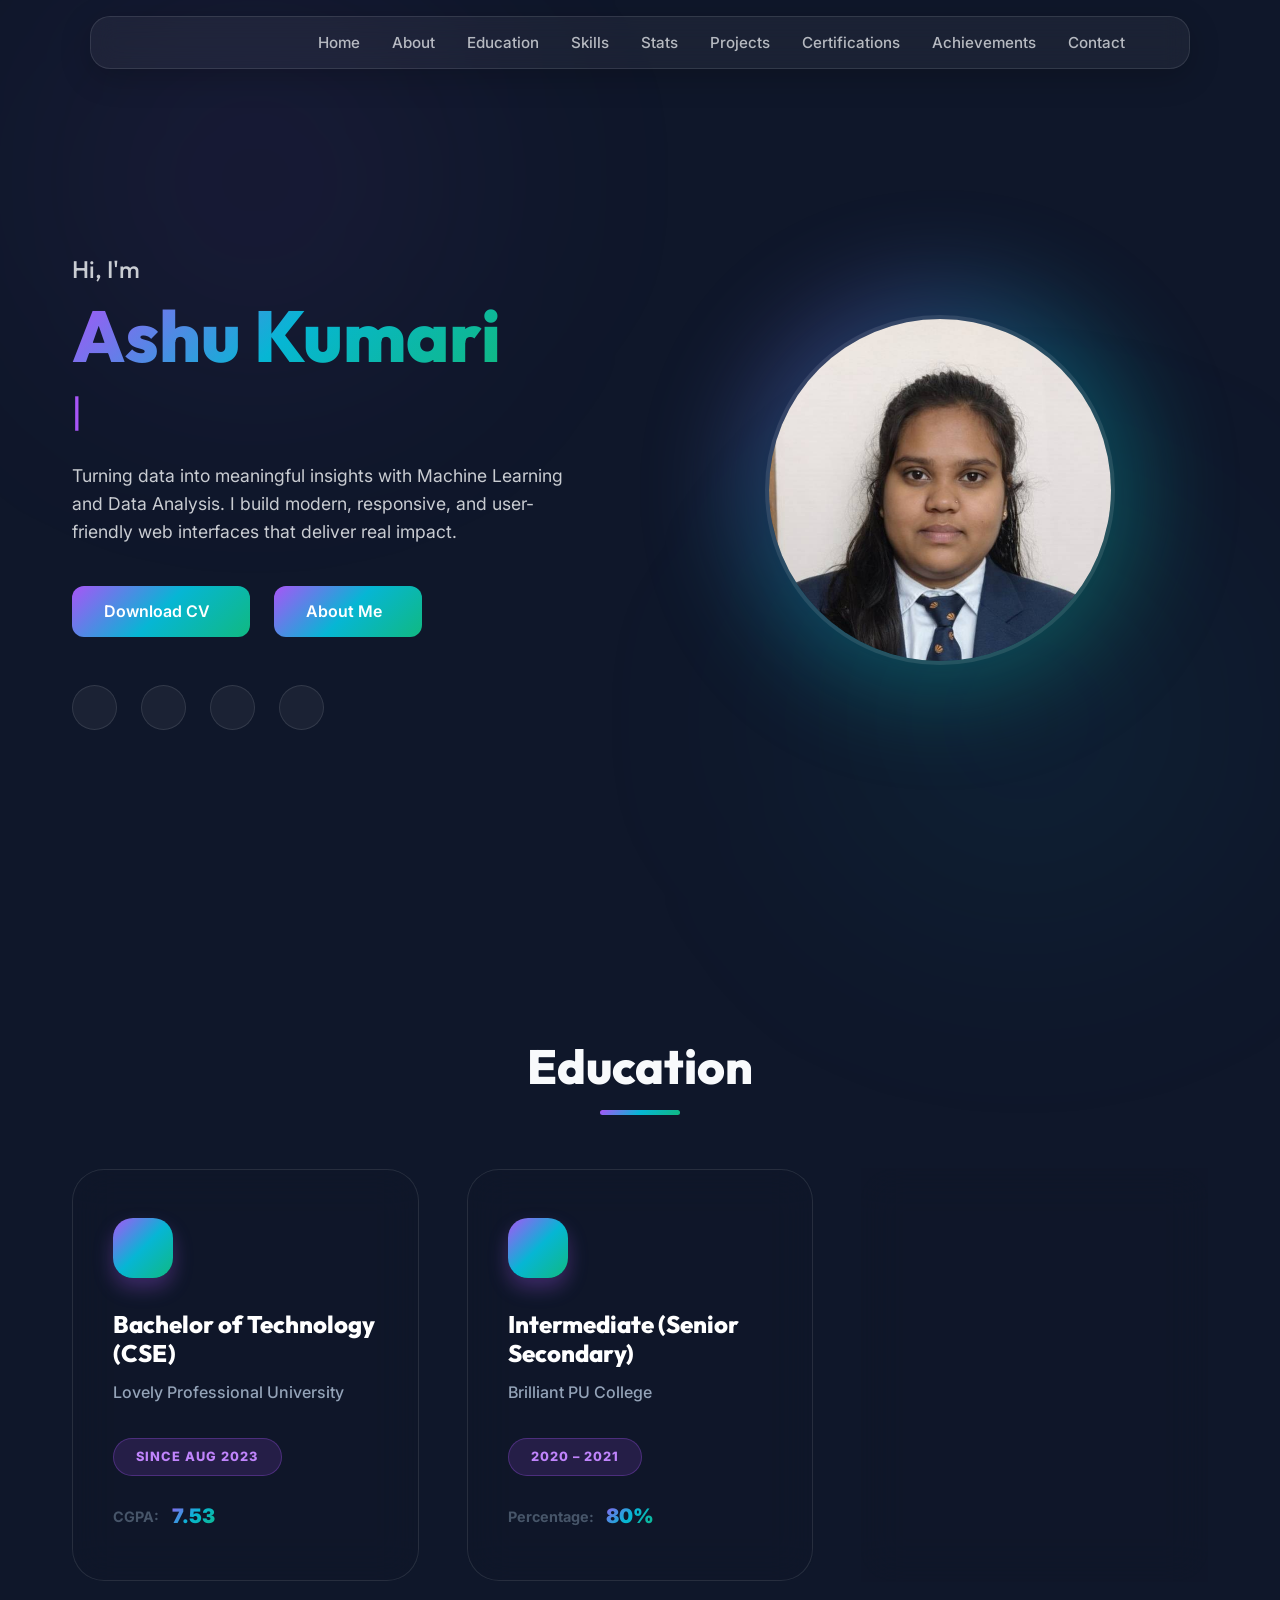
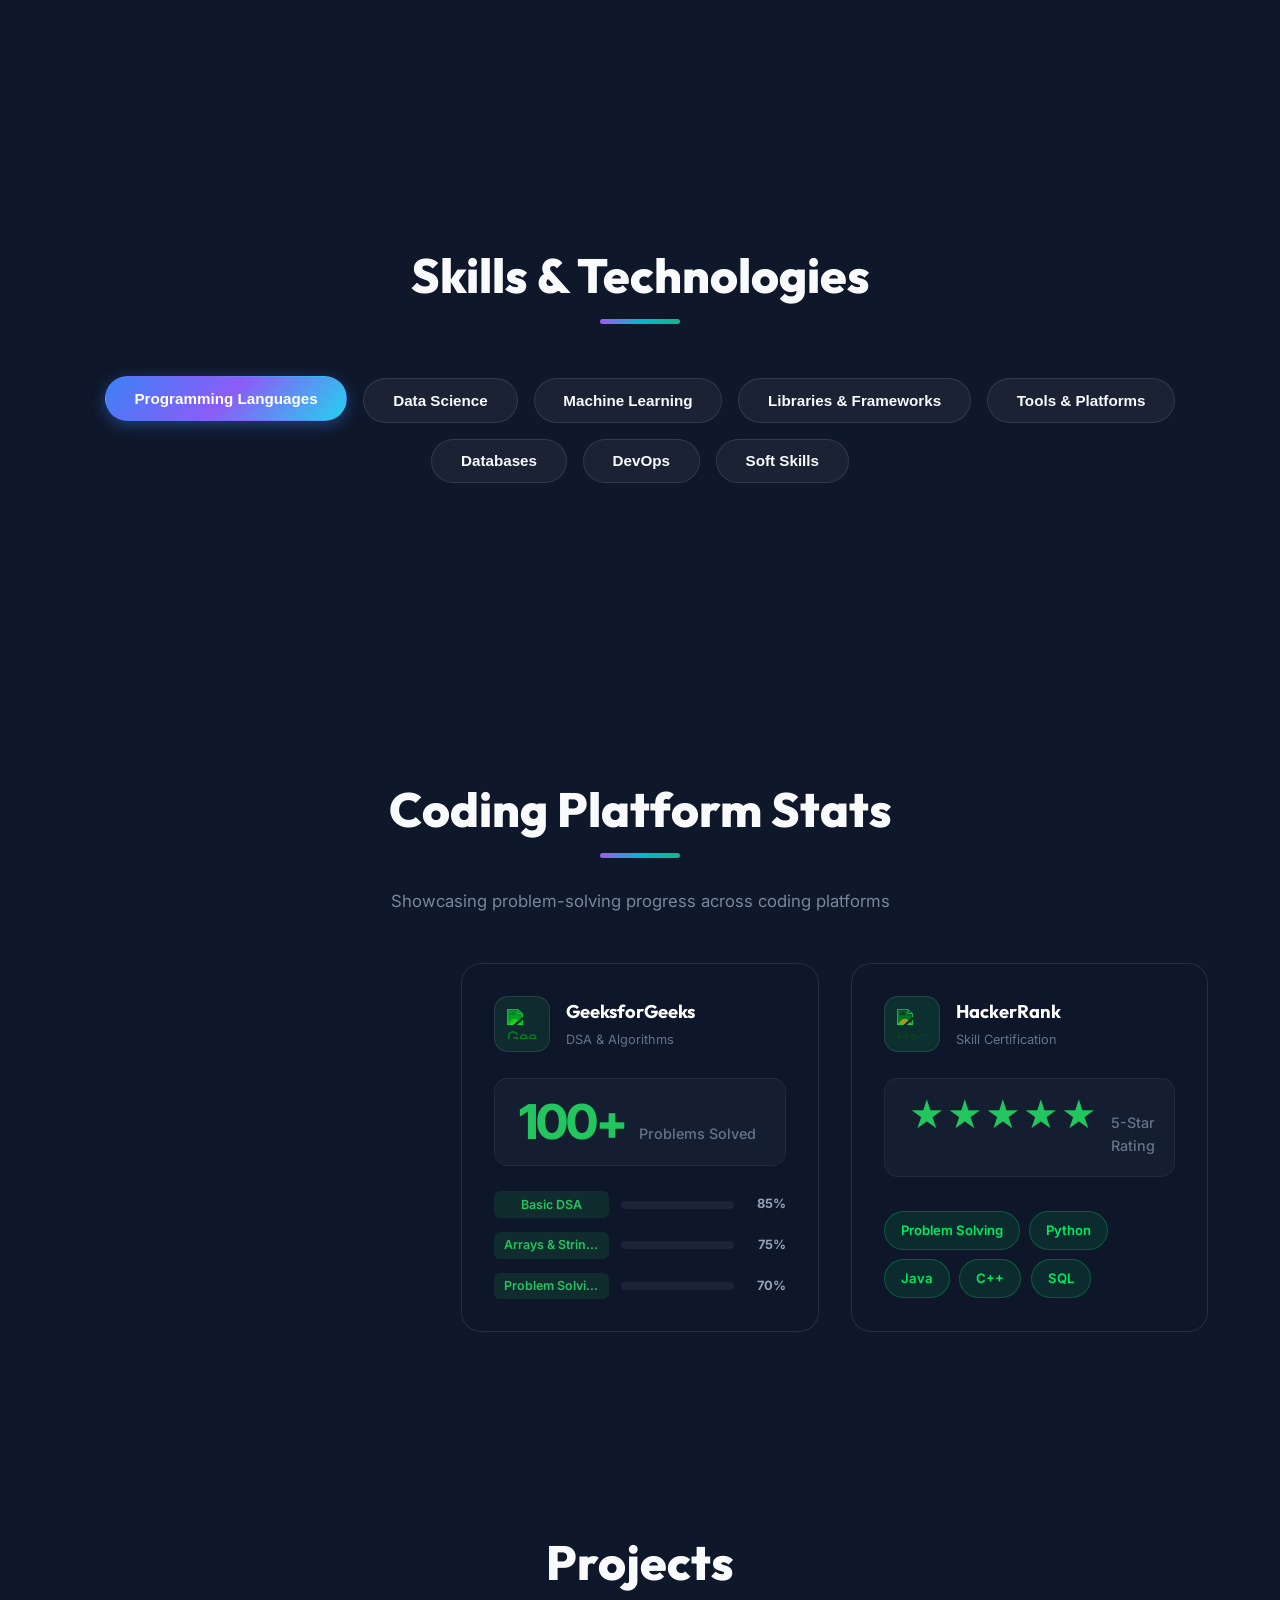
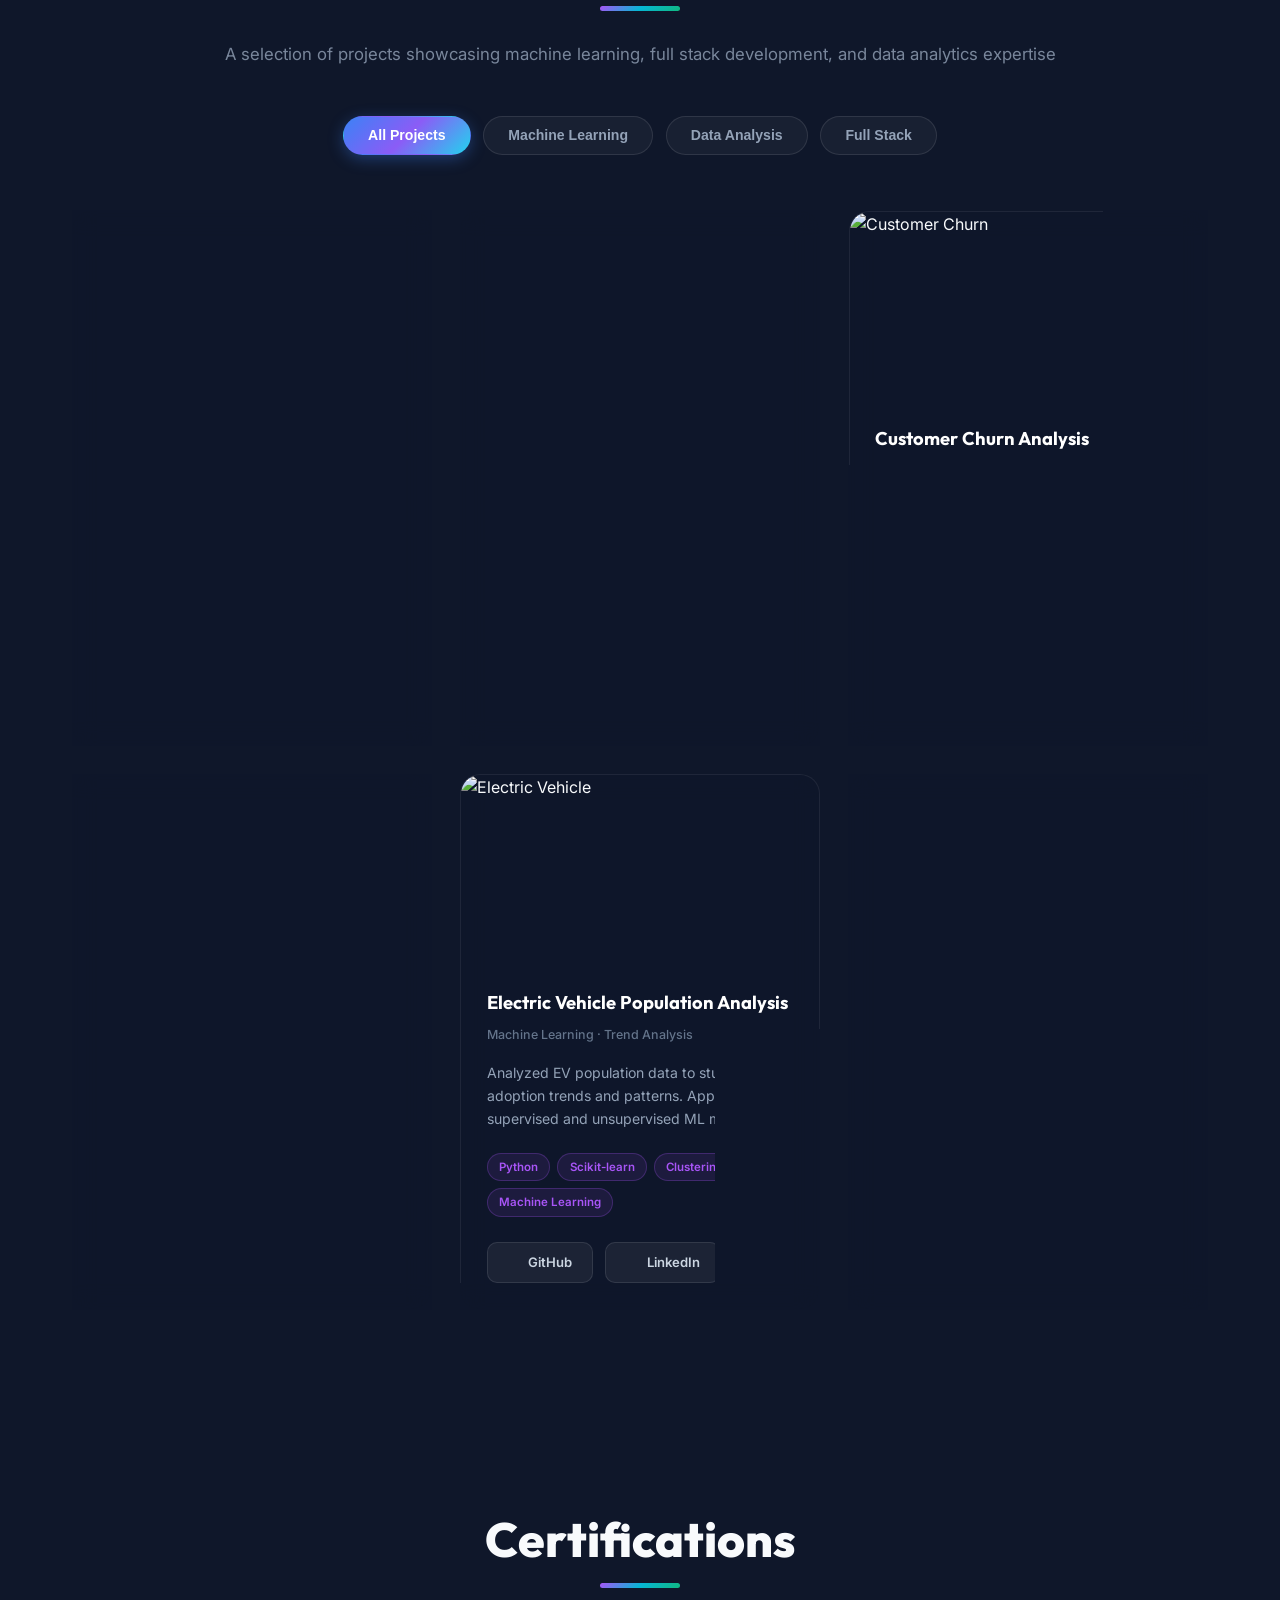
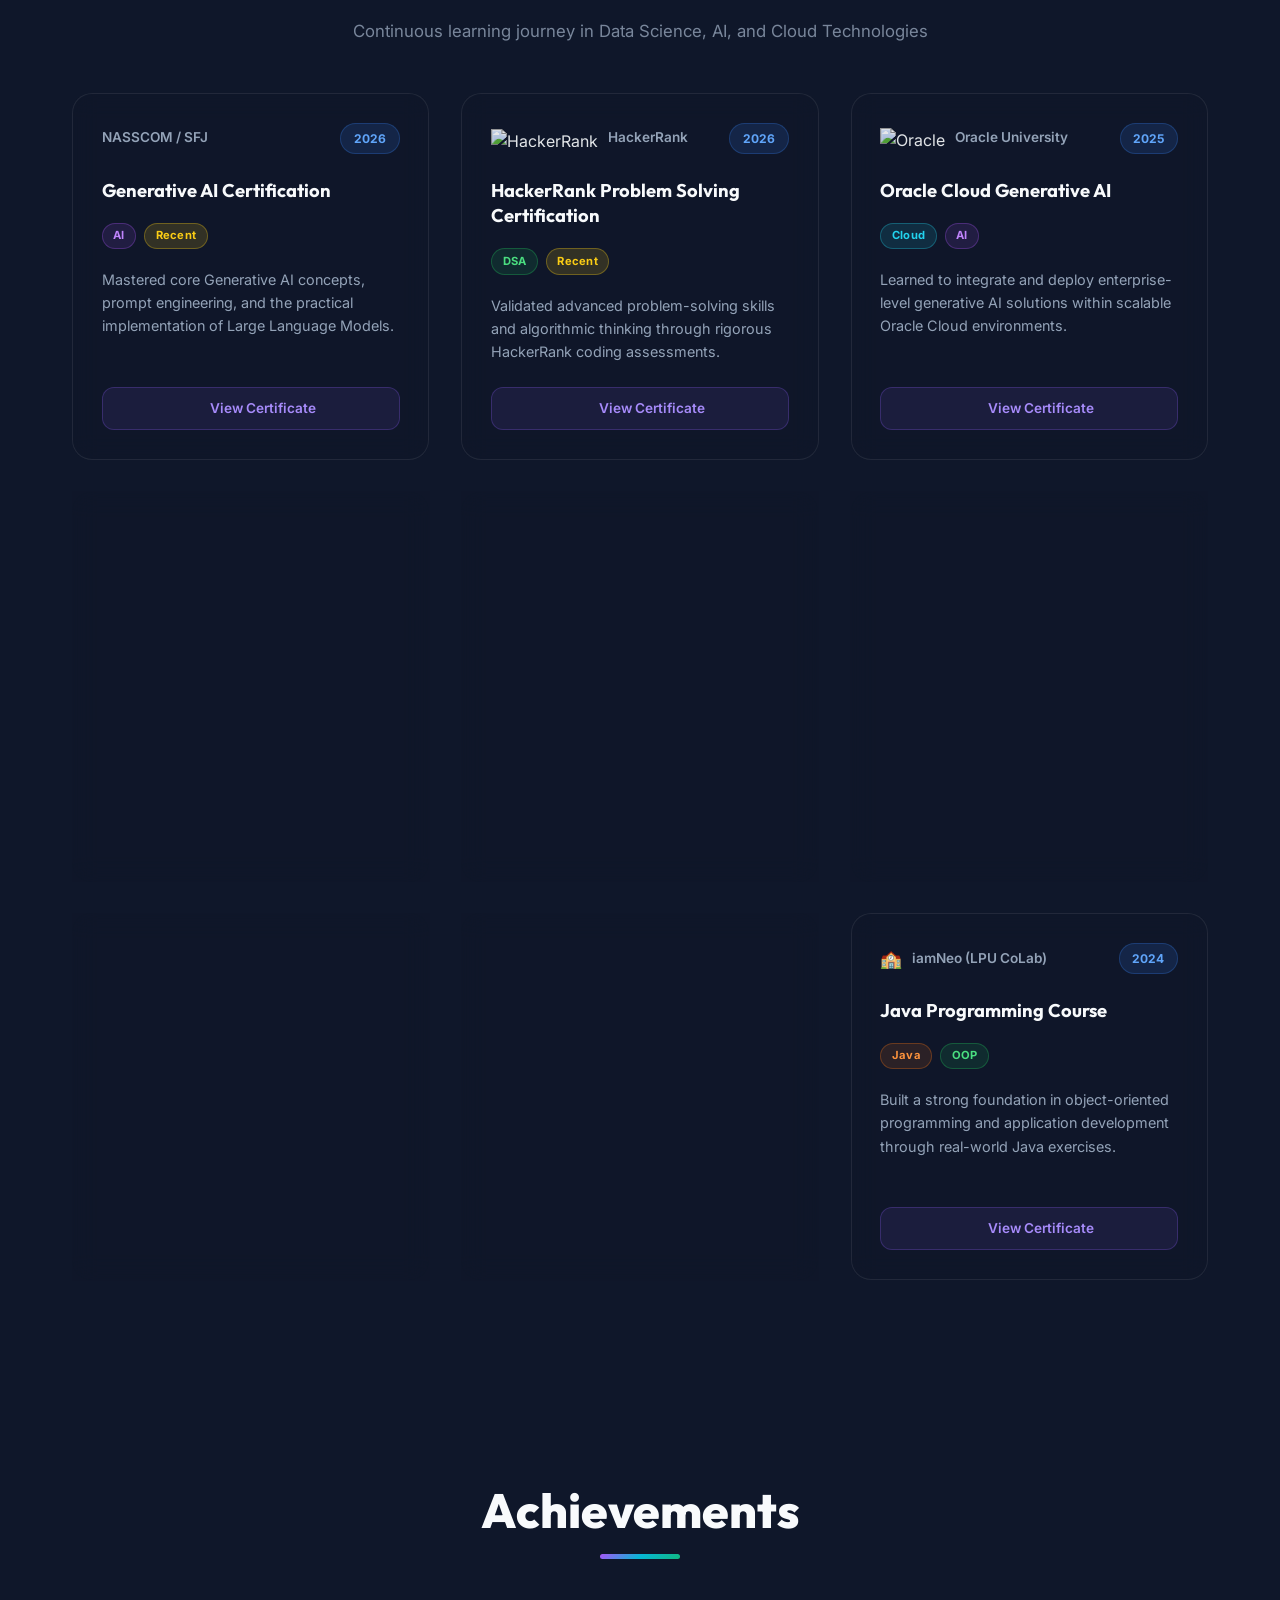
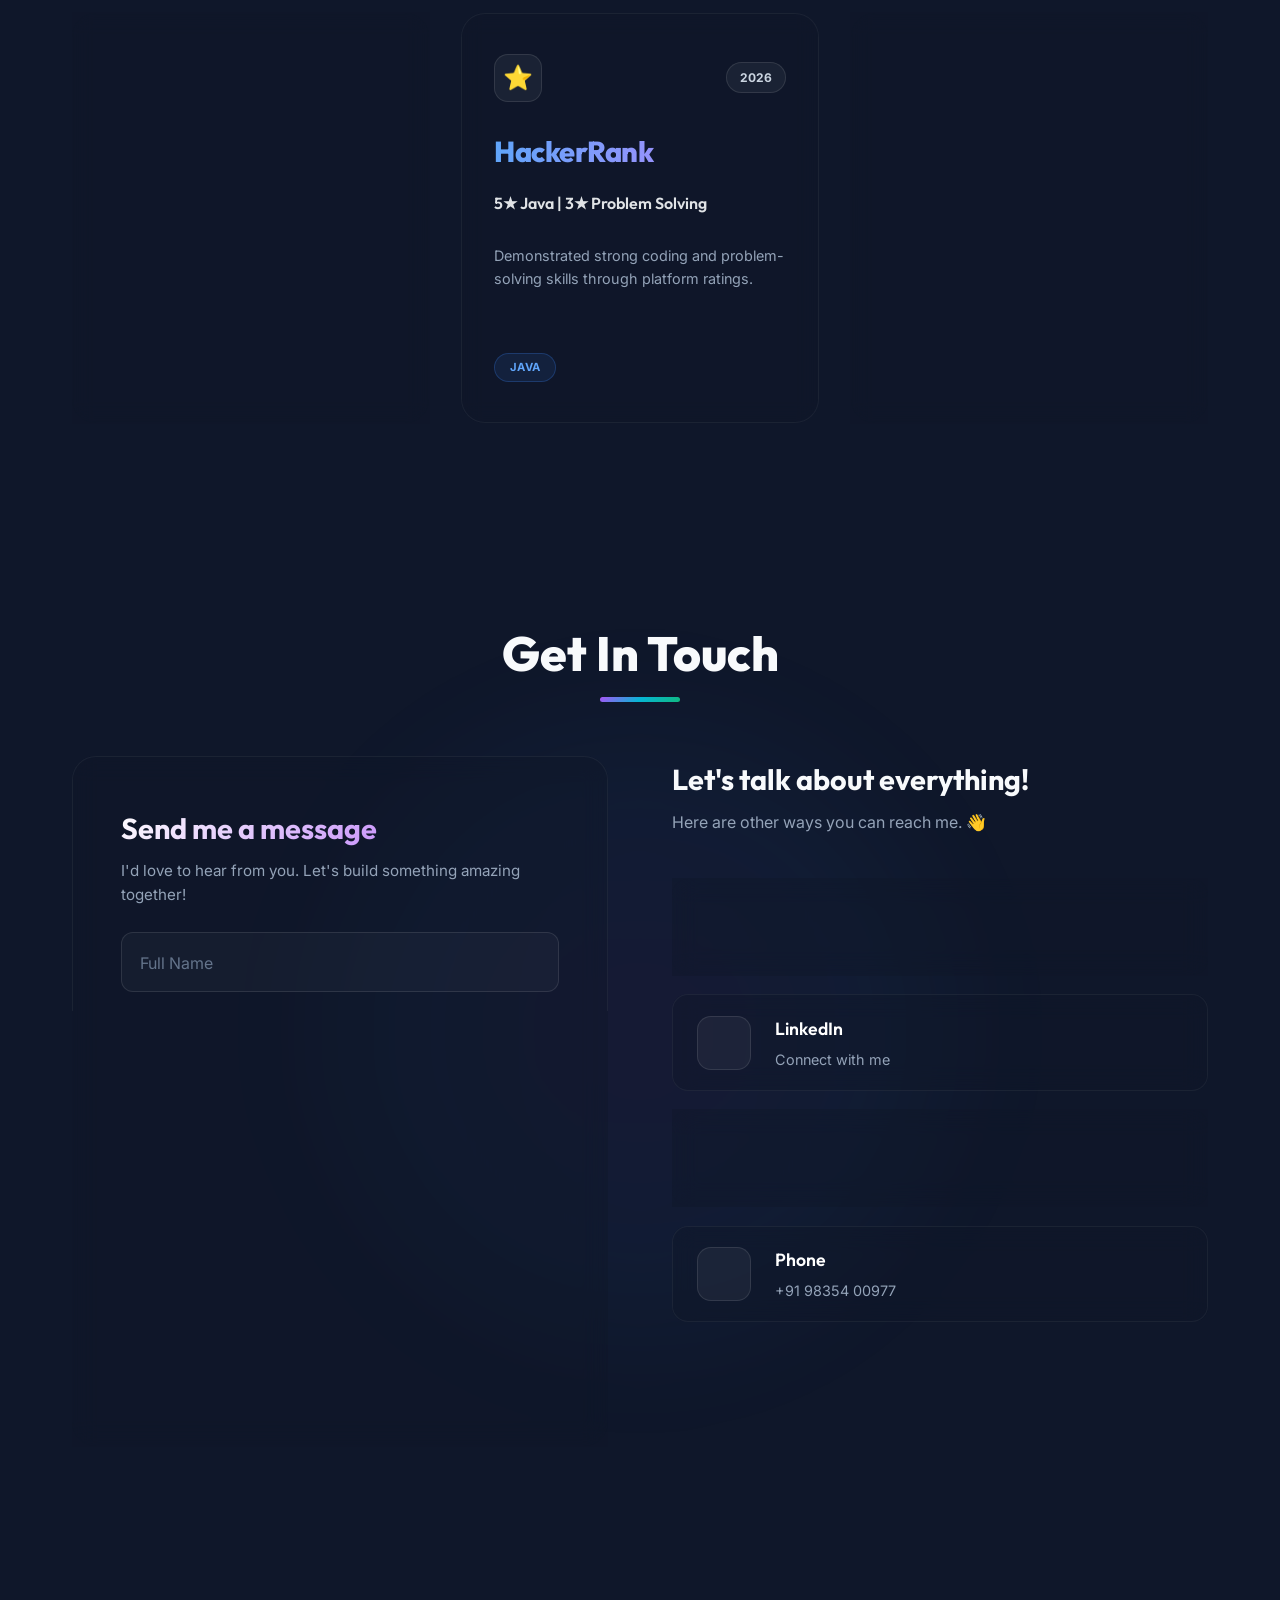
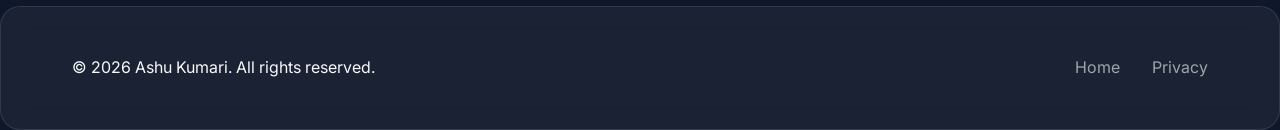
==== commit 1672a8db: "Updated UI design" ====
--- a/index.html
+++ b/index.html
@@ -37,7 +37,8 @@
             </div>
             <ul class="nav-links">
                 <li><a href="#hero">Home</a></li>
-                <li><a href="#about">About</a></li>
+                <li><a href="about.html" class="nav-link">About</a></li>
+                <li><a href="#education">Education</a></li>
                 <li><a href="#skills">Skills</a></li>
                 <li><a href="#coding-stats">Stats</a></li>
                 <li><a href="#projects">Projects</a></li>
@@ -45,14 +46,7 @@
                 <li><a href="#achievements">Achievements</a></li>
                 <li><a href="#contact">Contact</a></li>
             </ul>
-            <div class="nav-actions">
-                <button id="theme-toggle" class="icon-btn">
-                    <i data-lucide="moon"></i>
-                </button>
-                <div class="mobile-menu-btn">
-                    <i data-lucide="menu"></i>
-                </div>
-            </div>
+            <!-- Actions removed per user request -->
         </div>
     </nav>
 
@@ -66,13 +60,12 @@
                     <span id="typewriter"></span><span class="cursor">|</span>
                 </div>
                 <p class="hero-bio">
-                    Transforming data into intelligent solutions using Machine Learning, Deep Learning, and Advanced
-                    Analytics.
-                    Passionate about solving real-world problems with data-driven approaches.
+                    Turning data into meaningful insights with Machine Learning and Data Analysis. 
+                    I build modern, responsive, and user-friendly web interfaces that deliver real impact.
                 </p>
                 <div class="hero-actions">
-                    <a href="resume.html" target="_blank" class="btn primary-btn" id="resume-download">Download CV <i
-                            data-lucide="download"></i></a>
+                    <a href="resume.html" target="_blank" class="btn primary-btn" id="resume-download">Download CV <i data-lucide="download"></i></a>
+                    <a href="about.html" class="btn primary-btn">About Me <i data-lucide="user"></i></a>
                 </div>
                 <div class="hero-socials">
                     <a href="https://github.com/AshuKumari21" target="_blank" class="social-link" title="GitHub"><i
@@ -82,35 +75,19 @@
                     <a href="mailto:ashukumari111ashu@gmail.com" class="social-link" title="Email"><i
                             data-lucide="mail"></i></a>
                     <a href="https://leetcode.com/u/aashu_21/" target="_blank" class="social-link" title="LeetCode">
-                        <svg viewBox="0 0 24 24" width="24" height="24" stroke="currentColor" stroke-width="2"
-                            fill="none" stroke-linecap="round" stroke-linejoin="round">
-                            <path d="M12 2L2 7l10 5 10-5-10-5zM2 17l10 5 10-5M2 12l10 5 10-5" />
-                        </svg>
+                        <i data-lucide="layers"></i>
                     </a>
                 </div>
             </div>
             <div class="hero-image-container">
                 <div class="image-mask">
-                    <img id="profile-img" src="assets/profile.png" alt="Ashu Kumari">
+                    <img id="profile-img" src="assets/profile.jpg" alt="Ashu Kumari">
                 </div>
                 <div class="glow-ring"></div>
             </div>
         </section>
 
-        <!-- About Section -->
-        <section id="about" class="about-section scroll-reveal">
-            <div class="container">
-                <h2 class="section-title">About Me</h2>
-                <div class="glass about-card">
-                    <p class="about-text">
-                        I am a passionate Computer Science student with a strong interest in Data Science, Artificial
-                        Intelligence, and Full Stack Development. I enjoy building real-world projects that solve
-                        practical problems. I am continuously learning new technologies and improving my skills to
-                        become a successful software developer and data scientist.
-                    </p>
-                </div>
-            </div>
-        </section>
+    </main>
 
         <!-- Education Section -->
         <section id="education" class="education-section scroll-reveal">
@@ -118,35 +95,49 @@
                 <h2 class="section-title">Education</h2>
                 <div class="education-grid">
                     <!-- Edu 1 -->
-                    <div class="glass education-card">
-                        <div class="edu-header">
-                            <i data-lucide="graduation-cap" class="edu-icon"></i>
-                            <div>
-                                <h3 class="edu-degree">Bachelor of Technology in Computer Science</h3>
-                                <p class="edu-school">[Your College Name]</p>
-                            </div>
-                        </div>
-                        <span class="edu-year">Expected Graduation: 2026</span>
+                    <div class="education-card-v2 tilt-card">
+                        <div class="edu-card-top">
+                            <div class="edu-icon-sm"><i data-lucide="graduation-cap"></i></div>
+                            <h3 class="edu-title">Bachelor of Technology (CSE)</h3>
+                            <p class="edu-institution">Lovely Professional University</p>
+                        </div>
+                        <div class="edu-card-bottom">
+                            <span class="edu-date-pill">Since Aug 2023</span>
+                            <div class="edu-score-minimal">
+                                <span class="score-label">CGPA:</span>
+                                <span class="score-value">7.53</span>
+                            </div>
+                        </div>
                     </div>
 
                     <!-- Edu 2 -->
-                    <div class="glass education-card">
-                        <div class="edu-header">
-                            <i data-lucide="book-open" class="edu-icon"></i>
-                            <div>
-                                <h3 class="edu-degree">12th Grade (Senior Secondary)</h3>
-                                <p class="edu-school">[Your School Name]</p>
+                    <div class="education-card-v2 tilt-card">
+                        <div class="edu-card-top">
+                            <div class="edu-icon-sm"><i data-lucide="book-open"></i></div>
+                            <h3 class="edu-title">Intermediate (Senior Secondary)</h3>
+                            <p class="edu-institution">Brilliant PU College</p>
+                        </div>
+                        <div class="edu-card-bottom">
+                            <span class="edu-date-pill">2020 – 2021</span>
+                            <div class="edu-score-minimal">
+                                <span class="score-label">Percentage:</span>
+                                <span class="score-value">80%</span>
                             </div>
                         </div>
                     </div>
 
                     <!-- Edu 3 -->
-                    <div class="glass education-card">
-                        <div class="edu-header">
-                            <i data-lucide="book" class="edu-icon"></i>
-                            <div>
-                                <h3 class="edu-degree">10th Grade</h3>
-                                <p class="edu-school">[Your School Name]</p>
+                    <div class="education-card-v2 tilt-card">
+                        <div class="edu-card-top">
+                            <div class="edu-icon-sm"><i data-lucide="award"></i></div>
+                            <h3 class="edu-title">Matriculation (High School)</h3>
+                            <p class="edu-institution">Maya Pratap Kanya High School</p>
+                        </div>
+                        <div class="edu-card-bottom">
+                            <span class="edu-date-pill">2018 – 2019</span>
+                            <div class="edu-score-minimal">
+                                <span class="score-label">Percentage:</span>
+                                <span class="score-value">70%</span>
                             </div>
                         </div>
                     </div>
@@ -863,12 +854,7 @@
                 <div class="progress-bg">
                     <div id="modal-progress" class="progress-bar" style="width: 90%"></div>
                 </div>
-            </div>
-        </div>
-    </div>
-
     <!-- Custom JS -->
-    <script src="script.js?v=3.3"></script>
+    <script src="script.js?v=4.0"></script>
 </body>
-
 </html>
--- a/style.css
+++ b/style.css
@@ -52,7 +52,7 @@
     left: -10%;
     width: 60%;
     height: 60%;
-    background: radial-gradient(circle, rgba(168, 85, 247, 0.15) 0%, transparent 70%);
+    background: radial-gradient(circle, rgba(168, 85, 247, 0.08) 0%, transparent 70%);
     z-index: -1;
     filter: blur(100px);
     animation: moveGlow1 20s infinite alternate;
@@ -64,7 +64,7 @@
     right: -10%;
     width: 60%;
     height: 60%;
-    background: radial-gradient(circle, rgba(6, 182, 212, 0.15) 0%, transparent 70%);
+    background: radial-gradient(circle, rgba(6, 182, 212, 0.08) 0%, transparent 70%);
     z-index: -1;
     filter: blur(100px);
     animation: moveGlow2 25s infinite alternate;
@@ -145,6 +145,23 @@
 .nav-links a:hover, .nav-links a.active {
     opacity: 1;
     color: #a855f7;
+    text-shadow: 0 0 10px rgba(168, 85, 247, 0.4);
+}
+
+.nav-links a.active::after {
+    content: '';
+    position: absolute;
+    bottom: -6px;
+    left: 0;
+    width: 100%;
+    height: 2px;
+    background: var(--primary-gradient);
+    border-radius: 10px;
+    box-shadow: 0 0 10px rgba(168, 85, 247, 0.6);
+}
+
+.nav-links li {
+    position: relative;
 }
 
 .nav-actions {
@@ -291,6 +308,8 @@
     width: 100%;
     height: 100%;
     object-fit: cover;
+    object-position: 50% 0%; /* Moves image focus to the absolute top, shifting person UP in the circle */
+    display: block;
 }
 
 .glow-ring {
@@ -299,10 +318,9 @@
     height: 400px;
     border-radius: 50%;
     background: var(--primary-gradient);
-    filter: blur(40px);
+    opacity: 0.35;
+    filter: blur(50px);
     z-index: 1;
-    opacity: 0.5;
-    animation: rotate 10s linear infinite;
 }
 
 @keyframes rotate {
@@ -311,92 +329,312 @@
 }
 
 /* ============================================
-   ABOUT & EDUCATION SECTIONS
+   ABOUT & EDUCATION SECTIONS — 3D ADVANCED
    ============================================ */
-.about-section { padding: 6rem 0; }
-.education-section { padding: 4rem 0 6rem 0; }
-
-.about-card {
-    padding: 3rem;
-    border-radius: 20px;
-    border: 1px solid rgba(255,255,255,0.07);
-    background: rgba(15,23,42,0.5);
-    transition: all 0.4s cubic-bezier(0.23, 1, 0.32, 1);
-}
-
-.about-card:hover {
-    transform: translateY(-5px);
-    border-color: rgba(59,130,246,0.4);
-    box-shadow: 0 20px 50px rgba(0,0,0,0.4), 0 0 30px rgba(59,130,246,0.1);
-}
-
-.about-text {
-    font-size: 1.15rem;
-    color: var(--text-dark);
-    line-height: 1.8;
-    opacity: 0.9;
+.about-section, .education-section { 
+    padding: 8rem 0; 
+    perspective: 2000px;
+}
+
+.about-card, .education-card {
+    position: relative;
+    padding: 3.5rem;
+    border-radius: 24px;
+    background: rgba(15, 23, 42, 0.4);
+    backdrop-filter: blur(20px);
+    border: 1px solid rgba(255, 255, 255, 0.08);
+    transform-style: preserve-3d;
+    transition: transform 0.6s cubic-bezier(0.23, 1, 0.32, 1), 
+                box-shadow 0.6s cubic-bezier(0.23, 1, 0.32, 1),
+                border-color 0.6s ease;
+    overflow: hidden;
+}
+
+/* 3D Glow Effect */
+.about-card::before, .education-card::before {
+    content: '';
+    position: absolute;
+    inset: 0;
+    background: radial-gradient(800px circle at var(--mouse-x, 50%) var(--mouse-y, 50%), 
+                rgba(59, 130, 246, 0.15), 
+                transparent 40%);
+    opacity: 0;
+    transition: opacity 0.5s;
+    z-index: 1;
+    pointer-events: none;
+}
+
+.about-card:hover::before, .education-card:hover::before {
+    opacity: 1;
+}
+
+.about-card:hover, .education-card:hover {
+    border-color: rgba(59, 130, 246, 0.5);
+    box-shadow: 
+        0 20px 80px rgba(0, 0, 0, 0.5),
+        0 0 40px rgba(59, 130, 246, 0.15),
+        inset 0 0 20px rgba(255, 255, 255, 0.05);
+}
+
+/* Premium Global Modal System */
+.modal-overlay {
+    position: fixed;
+    top: 0;
+    left: 0;
+    width: 100%;
+    height: 100%;
+    background: rgba(8, 10, 20, 0.85);
+    backdrop-filter: blur(15px);
+    z-index: 9999;
+    display: flex;
+    align-items: center;
+    justify-content: center;
+    opacity: 0;
+    visibility: hidden;
+    transition: all 0.5s cubic-bezier(0.4, 0, 0.2, 1);
+    padding: 20px;
+}
+
+.modal-overlay.active {
+    opacity: 1;
+    visibility: visible;
+}
+
+/* New Premium About Section Styles */
+.about-modern-section {
+    padding: 100px 0;
+    background: radial-gradient(circle at top right, rgba(168, 85, 247, 0.05) 0%, transparent 60%),
+                radial-gradient(circle at bottom left, rgba(6, 182, 212, 0.05) 0%, transparent 60%);
+    position: relative;
+    overflow: hidden;
+}
+
+.about-modern-container {
+    max-width: 1200px;
+    margin: 0 auto;
+    padding: 0 2rem;
+}
+
+.about-modern-header {
+    text-align: right;
+    margin-bottom: 4rem;
+}
+
+.modern-title {
+    font-size: 3.5rem;
+    font-weight: 900;
+    background: var(--primary-gradient);
+    -webkit-background-clip: text;
+    background-clip: text;
+    -webkit-text-fill-color: transparent;
+    display: inline-block;
+    letter-spacing: -1px;
+}
+
+.title-underline {
+    width: 100px;
+    height: 4px;
+    background: var(--primary-gradient);
+    margin-left: auto;
+    margin-top: 0.5rem;
+    border-radius: 2px;
+}
+
+.about-text-narrative {
+    max-width: 900px;
+    margin: 0 auto 5rem;
+    text-align: center;
+}
+
+.about-text-narrative p {
+    font-size: 1.25rem;
+    line-height: 2;
+    color: #94a3b8;
+    margin-bottom: 2rem;
+}
+
+.about-text-narrative strong {
+    color: white;
+    font-weight: 700;
+}
+
+/* Skill Cards Grid */
+.skill-cards-grid {
+    display: grid;
+    grid-template-columns: repeat(3, 1fr);
+    gap: 2.5rem;
+}
+
+@media (max-width: 1000px) {
+    .skill-cards-grid { grid-template-columns: 1fr; }
+    .about-text-narrative { text-align: left; }
+    .about-modern-header { text-align: left; }
+    .title-underline { margin-left: 0; }
+}
+
+.skill-3d-card {
+    background: rgba(255, 255, 255, 0.03);
+    border: 1px solid rgba(255, 255, 255, 0.1);
+    backdrop-filter: blur(15px);
+    border-radius: 32px;
+    padding: 3rem 2.5rem;
+    position: relative;
+    transition: all 0.5s cubic-bezier(0.23, 1, 0.32, 1);
+    overflow: hidden;
+    cursor: default;
+}
+
+.card-glow {
+    position: absolute;
+    inset: 0;
+    background: radial-gradient(600px circle at var(--mouse-x, 50%) var(--mouse-y, 50%), rgba(255, 255, 255, 0.06), transparent 40%);
+    opacity: 0;
+    transition: opacity 0.5s;
+}
+
+.skill-3d-card:hover .card-glow { opacity: 1; }
+
+.skill-3d-card:hover {
+    transform: translateY(-15px) rotateX(4deg) rotateY(4deg);
+    border-color: rgba(168, 85, 247, 0.4);
+    box-shadow: 0 30px 60px rgba(0, 0, 0, 0.4), 
+                0 0 20px rgba(168, 85, 247, 0.1);
+}
+
+.card-icon {
+    width: 60px;
+    height: 60px;
+    background: rgba(168, 85, 247, 0.1);
+    border-radius: 16px;
+    display: flex;
+    align-items: center;
+    justify-content: center;
+    margin-bottom: 2rem;
+    color: #a855f7;
+}
+
+.skill-3d-card h3 {
+    font-size: 1.5rem;
+    font-weight: 800;
+    color: white;
+    margin-bottom: 1.5rem;
+}
+
+.card-tags {
+    list-style: none;
+    padding: 0;
+    display: flex;
+    flex-direction: column;
+    gap: 0.8rem;
+}
+
+.card-tags li {
+    font-size: 1rem;
+    color: #64748b;
+    padding-left: 1.5rem;
+    position: relative;
+}
+
+.card-tags li::before {
+    content: '';
+    position: absolute;
+    left: 0;
+    top: 50%;
+    transform: translateY(-50%);
+    width: 6px;
+    height: 6px;
+    background: var(--primary-gradient);
+    border-radius: 50%;
 }
 
 .education-grid {
     display: grid;
-    grid-template-columns: repeat(auto-fit, minmax(300px, 1fr));
-    gap: 2rem;
+    grid-template-columns: repeat(auto-fit, minmax(340px, 1fr));
+    gap: 2.5rem;
+    transform-style: preserve-3d;
 }
 
 .education-card {
     padding: 2.5rem;
-    border-radius: 20px;
-    border: 1px solid rgba(255,255,255,0.07);
-    background: rgba(15,23,42,0.5);
     display: flex;
     flex-direction: column;
     justify-content: space-between;
-    transition: all 0.4s cubic-bezier(0.23, 1, 0.32, 1);
-}
-
-.education-card:hover {
-    transform: translateY(-10px);
-    border-color: rgba(59,130,246,0.4);
-    box-shadow: 0 20px 50px rgba(0,0,0,0.4), 0 0 30px rgba(59,130,246,0.1);
+    min-height: 220px;
 }
 
 .edu-header {
     display: flex;
     align-items: flex-start;
-    gap: 1.2rem;
-    margin-bottom: 1.5rem;
+    gap: 1.5rem;
+    margin-bottom: 2rem;
+    transform: translateZ(40px);
+}
+
+.edu-icon-wrapper {
+    width: 60px;
+    height: 60px;
+    background: rgba(59, 130, 246, 0.1);
+    border: 1px solid rgba(59, 130, 246, 0.2);
+    border-radius: 16px;
+    display: flex;
+    align-items: center;
+    justify-content: center;
+    box-shadow: 0 8px 16px rgba(0,0,0,0.2);
+    transition: all 0.4s ease;
+}
+
+.education-card:hover .edu-icon-wrapper {
+    background: rgba(59, 130, 246, 0.2);
+    transform: scale(1.1) translateZ(20px);
 }
 
 .edu-icon {
     color: #3b82f6;
-    width: 32px;
-    height: 32px;
-    flex-shrink: 0;
+    width: 30px;
+    height: 30px;
+}
+
+.edu-info {
+    flex: 1;
 }
 
 .edu-degree {
-    font-size: 1.2rem;
-    font-weight: 700;
+    font-size: 1.35rem;
+    font-weight: 800;
     color: white;
-    margin-bottom: 0.4rem;
-    line-height: 1.3;
+    margin-bottom: 0.5rem;
+    line-height: 1.2;
+    letter-spacing: -0.02em;
 }
 
 .edu-school {
-    font-size: 0.95rem;
+    font-size: 1rem;
     color: #94a3b8;
+    font-weight: 500;
 }
 
 .edu-year {
     display: inline-block;
-    padding: 0.4rem 1rem;
-    background: rgba(59, 130, 246, 0.1);
+    padding: 0.5rem 1.2rem;
+    background: linear-gradient(135deg, rgba(59, 130, 246, 0.1), rgba(139, 92, 246, 0.1));
     color: #60a5fa;
-    border: 1px solid rgba(59,130,246,0.2);
+    border: 1px solid rgba(59, 130, 246, 0.25);
     border-radius: 50px;
-    font-size: 0.85rem;
-    font-weight: 600;
+    font-size: 0.9rem;
+    font-weight: 700;
     align-self: flex-start;
+    transform: translateZ(30px);
+    box-shadow: 0 4px 12px rgba(0,0,0,0.1);
+}
+
+/* Advanced 3D floating animation */
+@keyframes float3d {
+    0%, 100% { transform: translateY(0) rotateX(0); }
+    50% { transform: translateY(-10px) rotateX(2deg); }
+}
+
+.about-card.floating {
+    animation: float3d 6s ease-in-out infinite;
 }
 
 /* Sections Common */
@@ -1099,8 +1337,144 @@
     box-shadow: 0 0 10px #a855f7;
 }
 
+/* Vibrant 3D Education Section */
+.education-grid {
+    display: grid;
+    grid-template-columns: repeat(3, 1fr);
+    gap: 3rem;
+    margin-top: 4rem;
+}
+
+.education-card-v2 {
+    background: rgba(15, 23, 42, 0.4);
+    backdrop-filter: blur(20px);
+    border: 1px solid rgba(255, 255, 255, 0.1);
+    border-radius: 32px;
+    padding: 3rem 2.5rem;
+    display: flex;
+    flex-direction: column;
+    justify-content: space-between;
+    transition: transform 0.6s cubic-bezier(0.2, 1, 0.2, 1), 
+                box-shadow 0.6s cubic-bezier(0.2, 1, 0.2, 1),
+                border-color 0.4s ease;
+    min-height: 320px;
+    position: relative;
+    transform-style: preserve-3d;
+    cursor: default;
+}
+
+.education-card-v2:hover {
+    transform: translateY(-15px) rotateX(8deg) rotateY(8deg);
+    border-color: rgba(168, 85, 247, 0.4);
+    box-shadow: 0 30px 60px rgba(0, 0, 0, 0.5), 
+                0 0 30px rgba(168, 85, 247, 0.2);
+}
+
+.edu-card-top {
+    text-align: left;
+}
+
+.edu-icon-sm {
+    width: 60px;
+    height: 60px;
+    background: var(--primary-gradient);
+    border-radius: 20px;
+    display: flex;
+    align-items: center;
+    justify-content: center;
+    margin-bottom: 2rem;
+    color: white;
+    box-shadow: 0 10px 20px rgba(168, 85, 247, 0.3);
+}
+
+.edu-icon-sm i {
+    width: 28px;
+    height: 28px;
+}
+
+.edu-title {
+    font-size: 1.5rem;
+    font-weight: 800;
+    color: white;
+    margin-bottom: 0.8rem;
+    line-height: 1.2;
+}
+
+.edu-institution {
+    font-size: 1rem;
+    color: #94a3b8;
+    font-weight: 500;
+    margin-bottom: 2rem;
+}
+
+.edu-card-bottom {
+    display: flex;
+    flex-direction: column;
+    gap: 1.5rem;
+    align-items: flex-start;
+}
+
+.edu-date-pill {
+    padding: 0.5rem 1.4rem;
+    background: rgba(168, 85, 247, 0.15);
+    border: 1px solid rgba(168, 85, 247, 0.3);
+    border-radius: 50px;
+    font-size: 0.8rem;
+    font-weight: 800;
+    color: #c084fc;
+    text-transform: uppercase;
+    letter-spacing: 1px;
+}
+
+.edu-score-minimal {
+    display: flex;
+    gap: 0.8rem;
+    align-items: center;
+}
+
+.score-label {
+    font-size: 0.9rem;
+    color: #475569;
+    font-weight: 700;
+}
+
+.score-value {
+    font-size: 1.25rem;
+    font-weight: 900;
+    background: var(--primary-gradient);
+    -webkit-background-clip: text;
+    background-clip: text;
+    -webkit-text-fill-color: transparent;
+}
+
+@media (max-width: 1024px) {
+    .education-grid { grid-template-columns: 1fr; }
+    .education-card-v2:hover { transform: translateY(-5px); }
+}
+
 .timeline-content {
     padding: 2rem;
+}
+
+.timeline-content .edu-details-meta {
+    margin-top: 1.5rem;
+    display: flex;
+    justify-content: space-between;
+    align-items: center;
+    border-top: 1px solid rgba(255, 255, 255, 0.05);
+    padding-top: 1rem;
+}
+
+.edu-year {
+    font-size: 0.85rem;
+    color: #64748b;
+    font-weight: 600;
+}
+
+.edu-grade {
+    font-size: 0.9rem;
+    color: #10b981; /* Green for grades */
+    font-weight: 800;
 }
 
 .timeline-content .time {
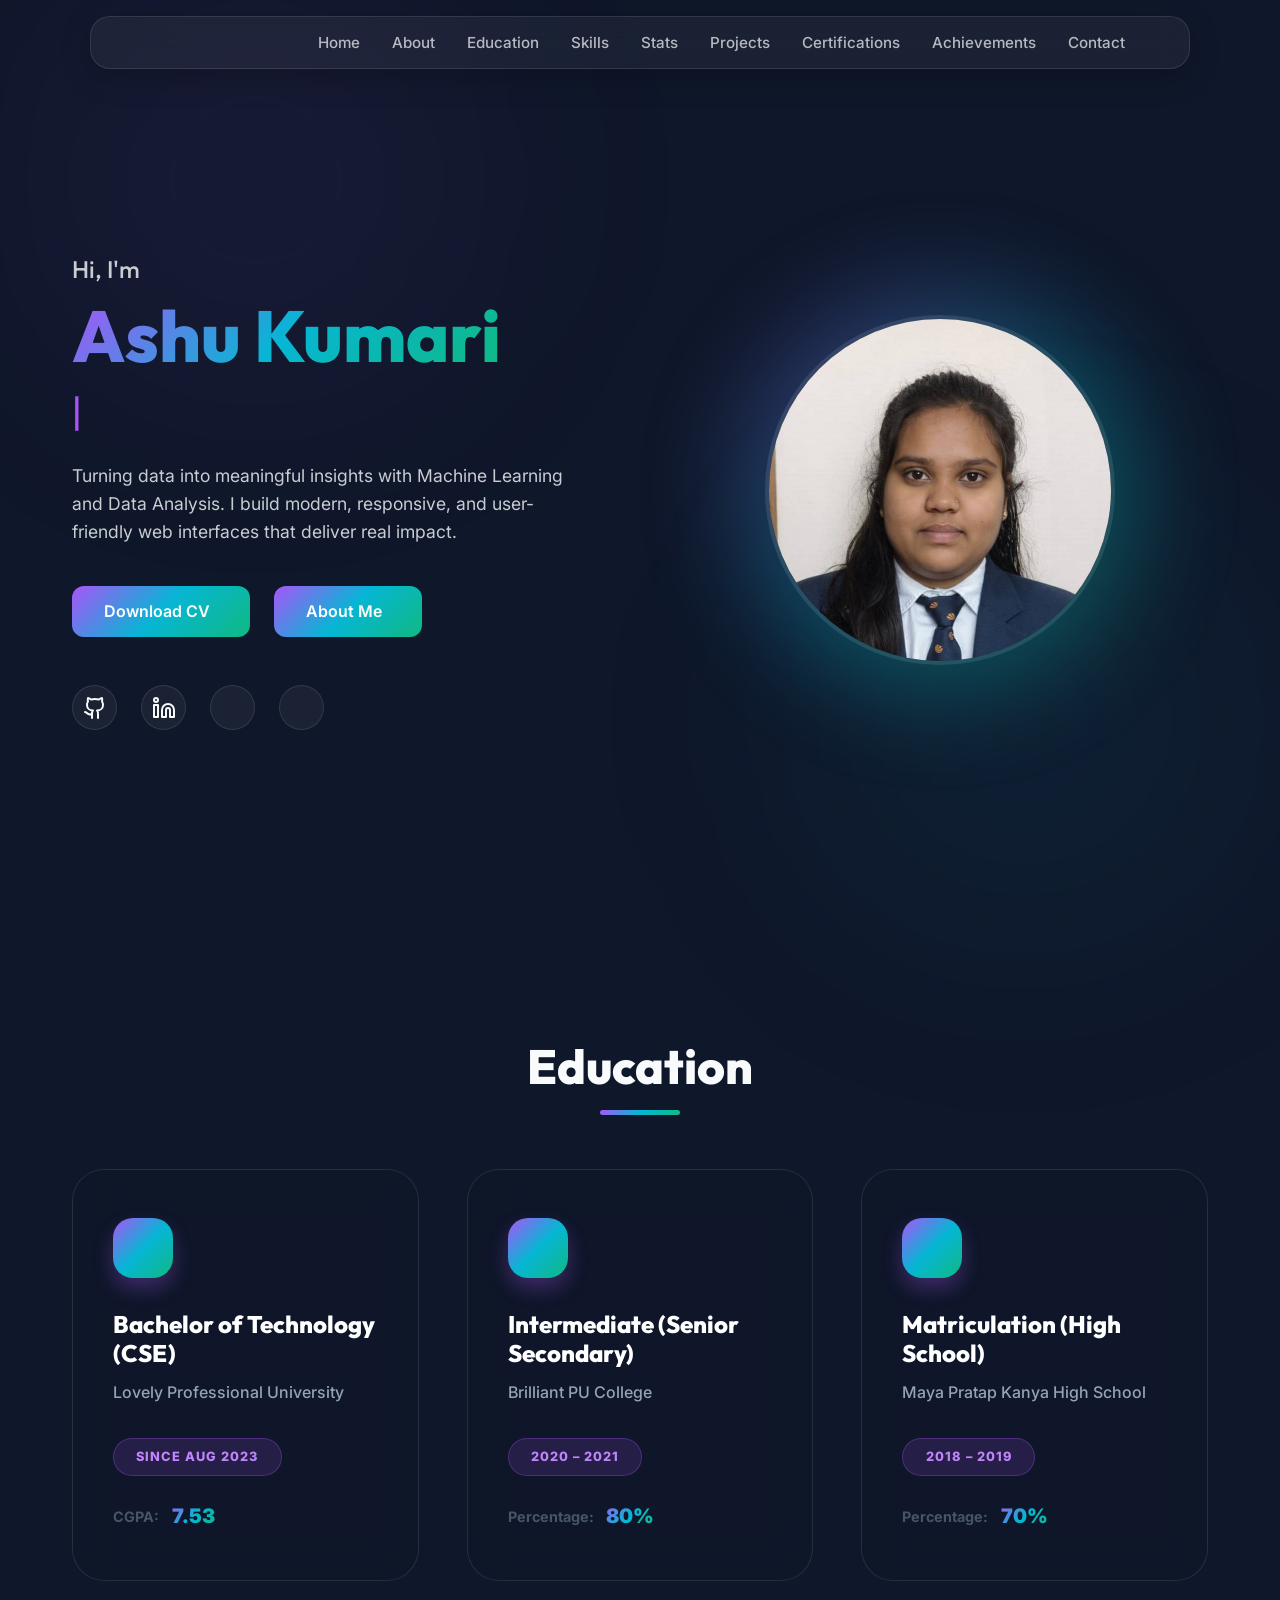
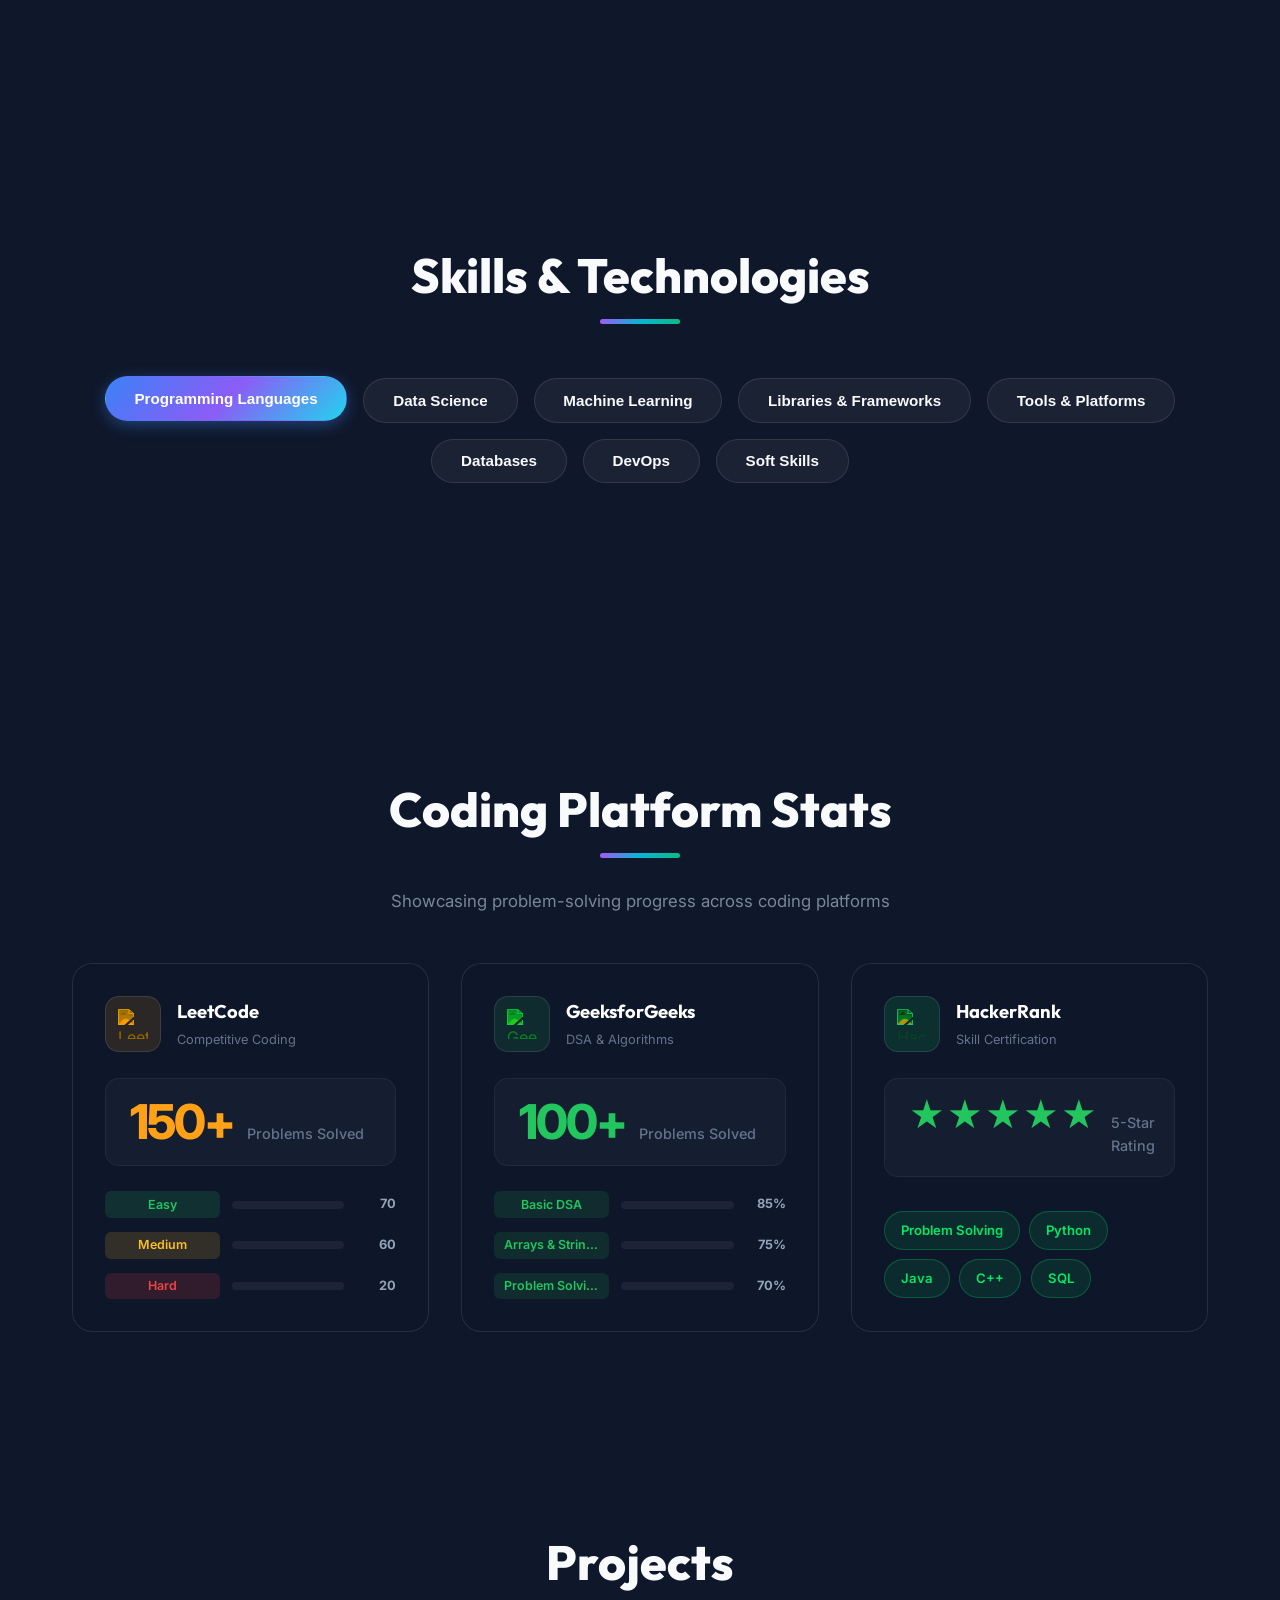
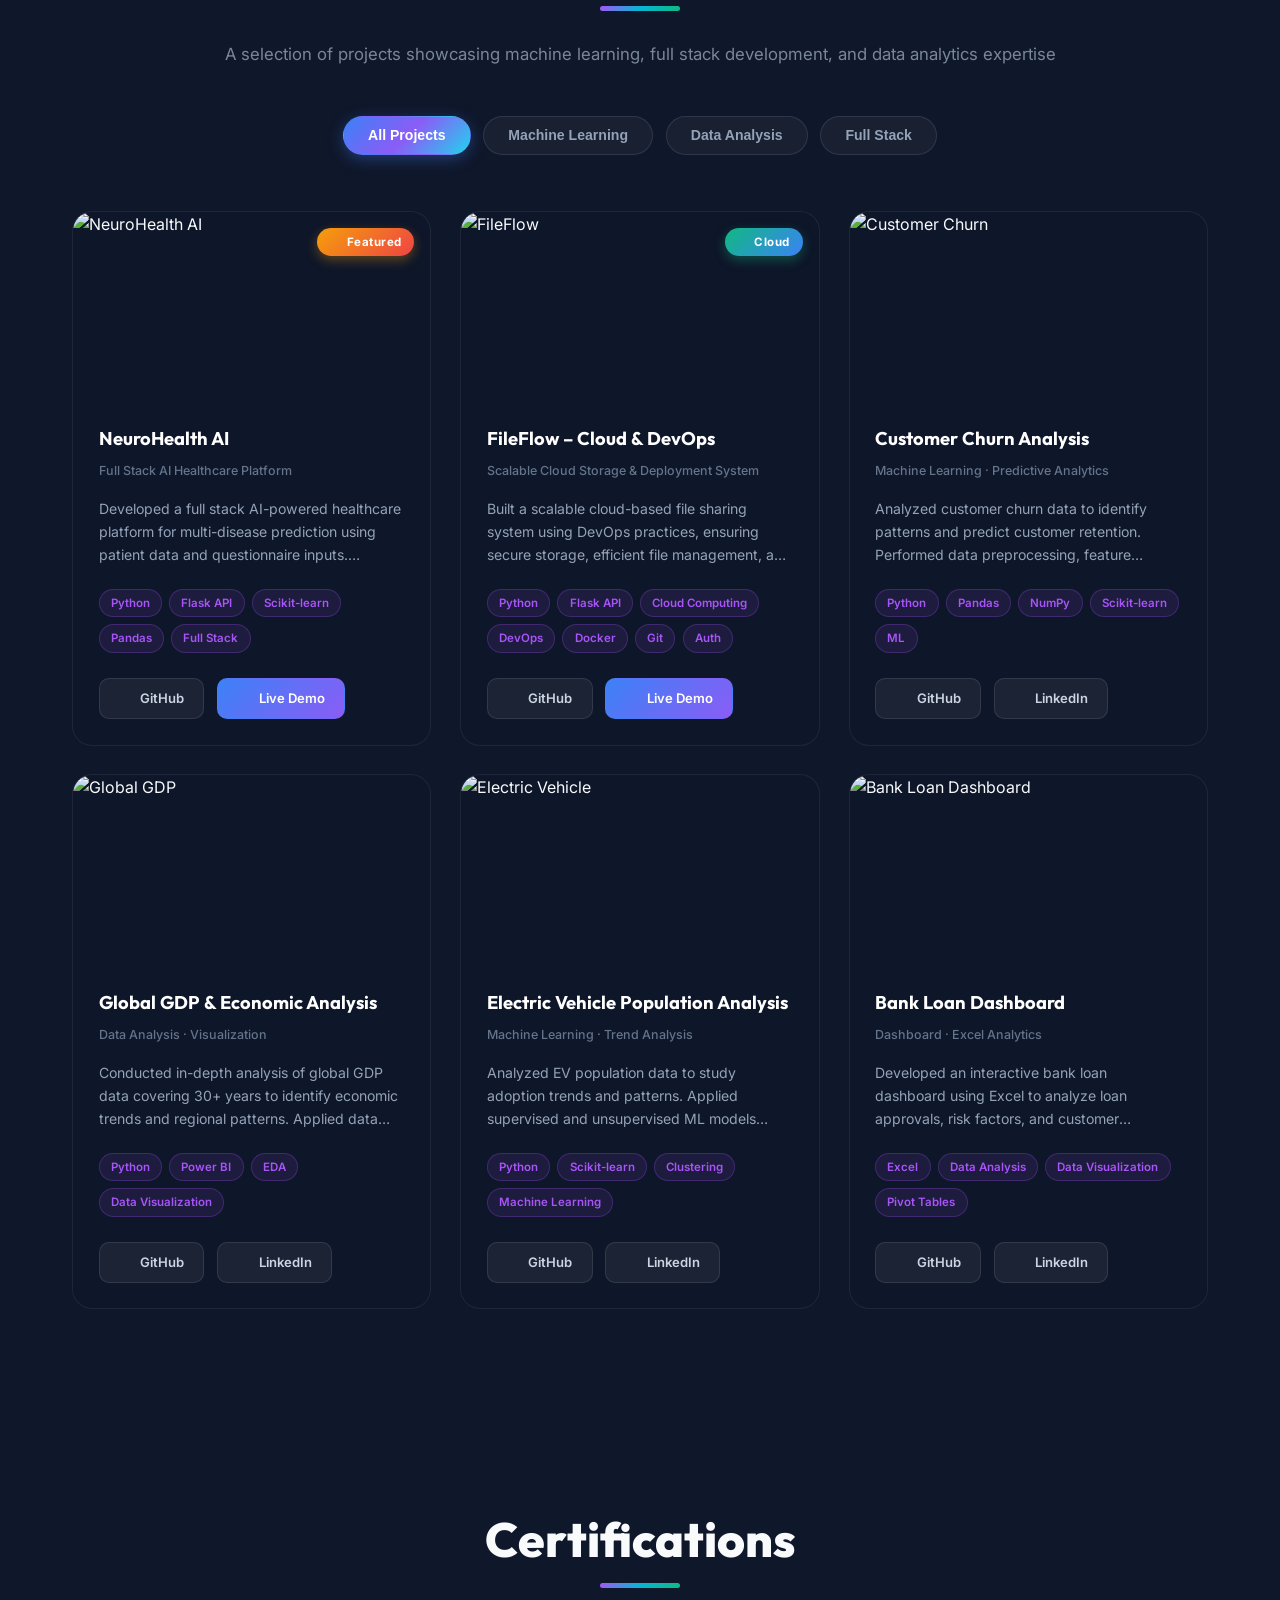
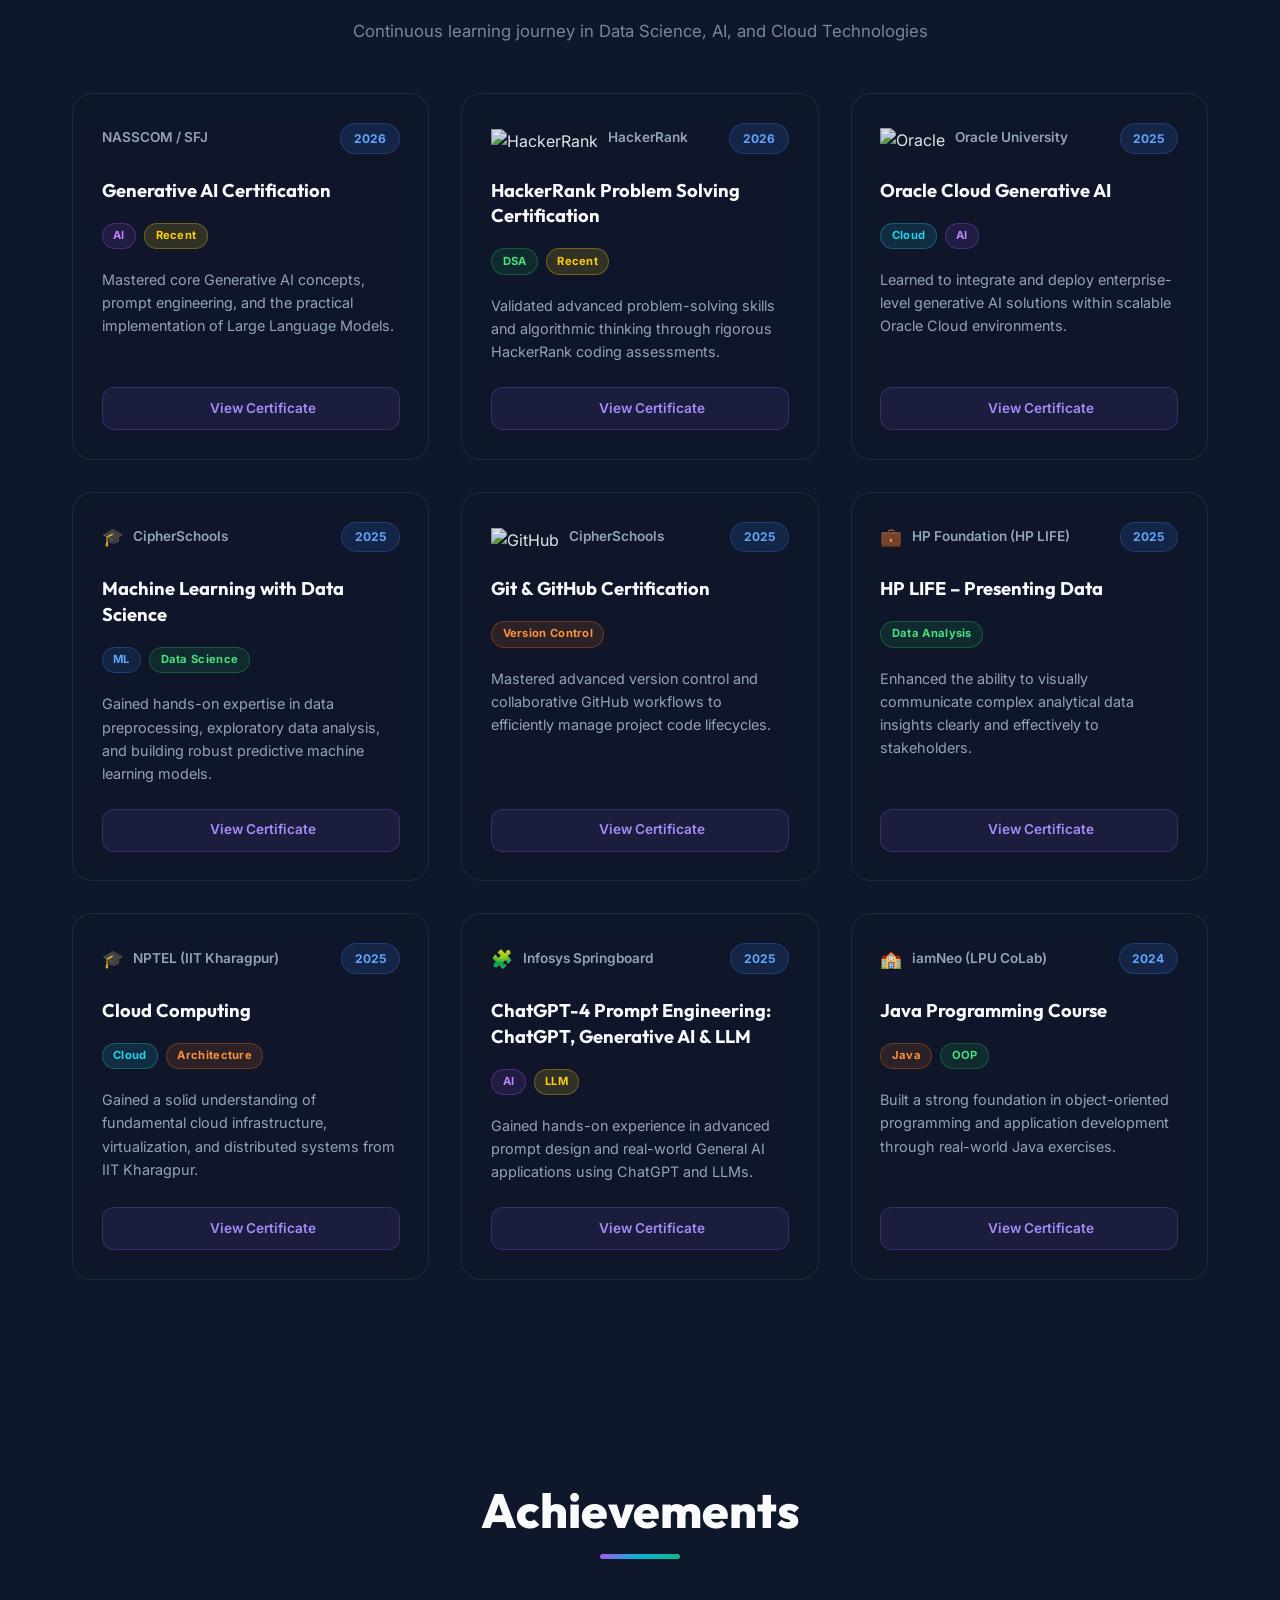
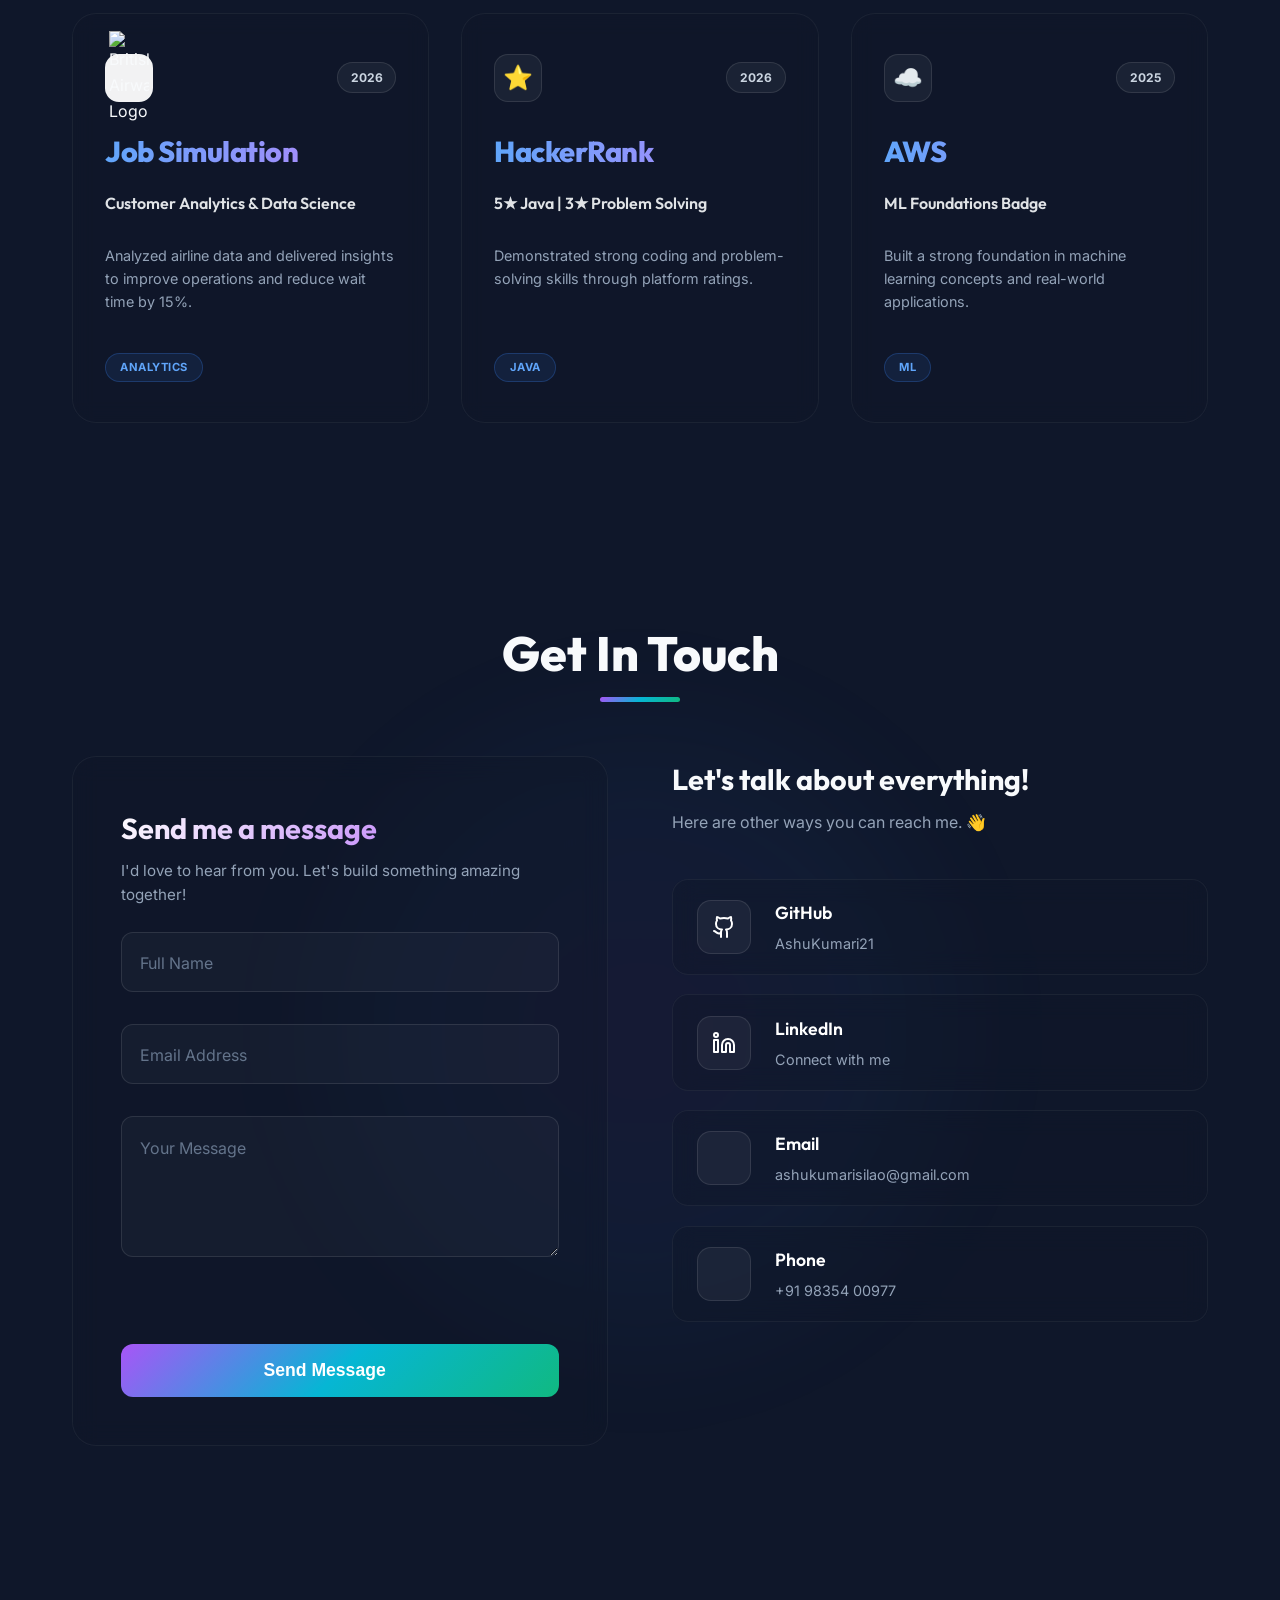
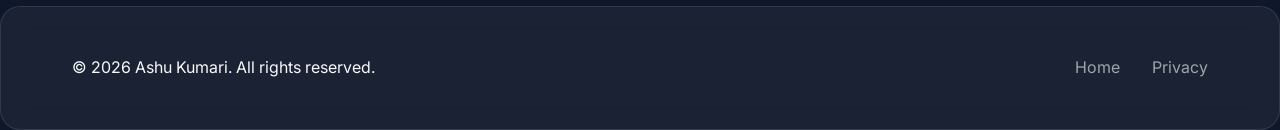
==== commit 2d98179a: "Updated UI" ====
--- a/index.html
+++ b/index.html
@@ -68,10 +68,13 @@
                     <a href="about.html" class="btn primary-btn">About Me <i data-lucide="user"></i></a>
                 </div>
                 <div class="hero-socials">
-                    <a href="https://github.com/AshuKumari21" target="_blank" class="social-link" title="GitHub"><i
-                            data-lucide="github"></i></a>
+                    <a href="https://github.com/AshuKumari21" target="_blank" class="social-link" title="GitHub">
+                        <svg xmlns="http://www.w3.org/2000/svg" width="24" height="24" viewBox="0 0 24 24" fill="none" stroke="currentColor" stroke-width="2" stroke-linecap="round" stroke-linejoin="round" class="custom-icon"><path d="M15 22v-4a4.8 4.8 0 0 0-1-3.5c3 0 6-2 6-5.5.08-1.25-.27-2.48-1-3.5.28-1.15.28-2.35 0-3.5 0 0-1 0-3 1.5-2.64-.5-5.36-.5-8 0C6 2 5 2 5 2c-.3 1.15-.3 2.35 0 3.5A5.403 5.403 0 0 0 4 9c0 3.5 3 5.5 6 5.5-.39.49-.68 1.05-.85 1.65-.17.6-.22 1.23-.15 1.85v4"></path><path d="M9 18c-4.51 2-5-2-7-2"></path></svg>
+                    </a>
                     <a href="https://www.linkedin.com/in/ashu-kumari-690643297/" target="_blank" class="social-link"
-                        title="LinkedIn"><i data-lucide="linkedin"></i></a>
+                        title="LinkedIn">
+                        <svg xmlns="http://www.w3.org/2000/svg" width="24" height="24" viewBox="0 0 24 24" fill="none" stroke="currentColor" stroke-width="2" stroke-linecap="round" stroke-linejoin="round" class="custom-icon"><path d="M16 8a6 6 0 0 1 6 6v7h-4v-7a2 2 0 0 0-2-2 2 2 0 0 0-2 2v7h-4v-7a6 6 0 0 1 6-6z"></path><rect width="4" height="12" x="2" y="9"></rect><circle cx="4" cy="4" r="2"></circle></svg>
+                    </a>
                     <a href="mailto:ashukumari111ashu@gmail.com" class="social-link" title="Email"><i
                             data-lucide="mail"></i></a>
                     <a href="https://leetcode.com/u/aashu_21/" target="_blank" class="social-link" title="LeetCode">
@@ -787,7 +790,7 @@
 
                         <a href="https://github.com/AshuKumari21" target="_blank" class="contact-card glass">
                             <div class="contact-icon-wrapper github-glow">
-                                <i data-lucide="github"></i>
+                                <svg xmlns="http://www.w3.org/2000/svg" width="24" height="24" viewBox="0 0 24 24" fill="none" stroke="currentColor" stroke-width="2" stroke-linecap="round" stroke-linejoin="round" class="custom-icon"><path d="M15 22v-4a4.8 4.8 0 0 0-1-3.5c3 0 6-2 6-5.5.08-1.25-.27-2.48-1-3.5.28-1.15.28-2.35 0-3.5 0 0-1 0-3 1.5-2.64-.5-5.36-.5-8 0C6 2 5 2 5 2c-.3 1.15-.3 2.35 0 3.5A5.403 5.403 0 0 0 4 9c0 3.5 3 5.5 6 5.5-.39.49-.68 1.05-.85 1.65-.17.6-.22 1.23-.15 1.85v4"></path><path d="M9 18c-4.51 2-5-2-7-2"></path></svg>
                             </div>
                             <div class="contact-details">
                                 <h4>GitHub</h4>
@@ -798,7 +801,7 @@
                         <a href="https://www.linkedin.com/in/ashu-kumari-690643297/" target="_blank"
                             class="contact-card glass">
                             <div class="contact-icon-wrapper linkedin-glow">
-                                <i data-lucide="linkedin"></i>
+                                <svg xmlns="http://www.w3.org/2000/svg" width="24" height="24" viewBox="0 0 24 24" fill="none" stroke="currentColor" stroke-width="2" stroke-linecap="round" stroke-linejoin="round" class="custom-icon"><path d="M16 8a6 6 0 0 1 6 6v7h-4v-7a2 2 0 0 0-2-2 2 2 0 0 0-2 2v7h-4v-7a6 6 0 0 1 6-6z"></path><rect width="4" height="12" x="2" y="9"></rect><circle cx="4" cy="4" r="2"></circle></svg>
                             </div>
                             <div class="contact-details">
                                 <h4>LinkedIn</h4>
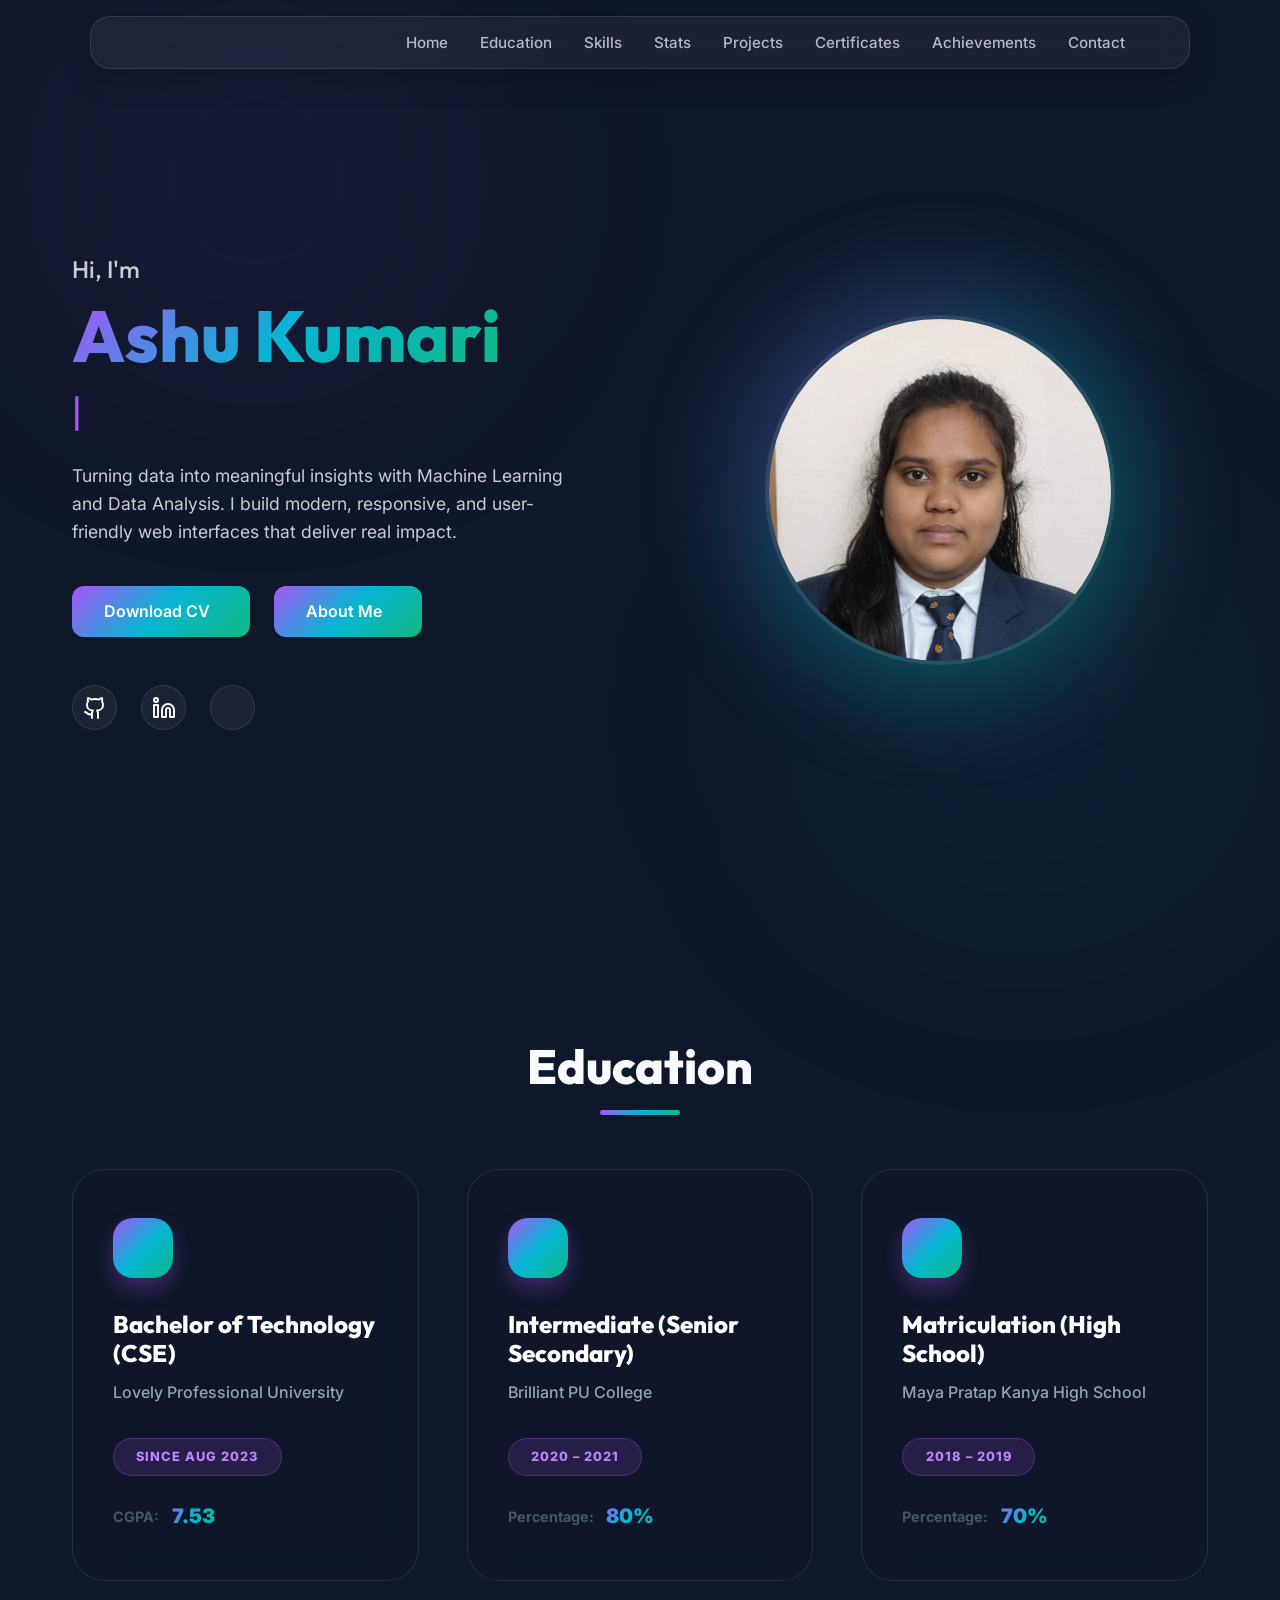
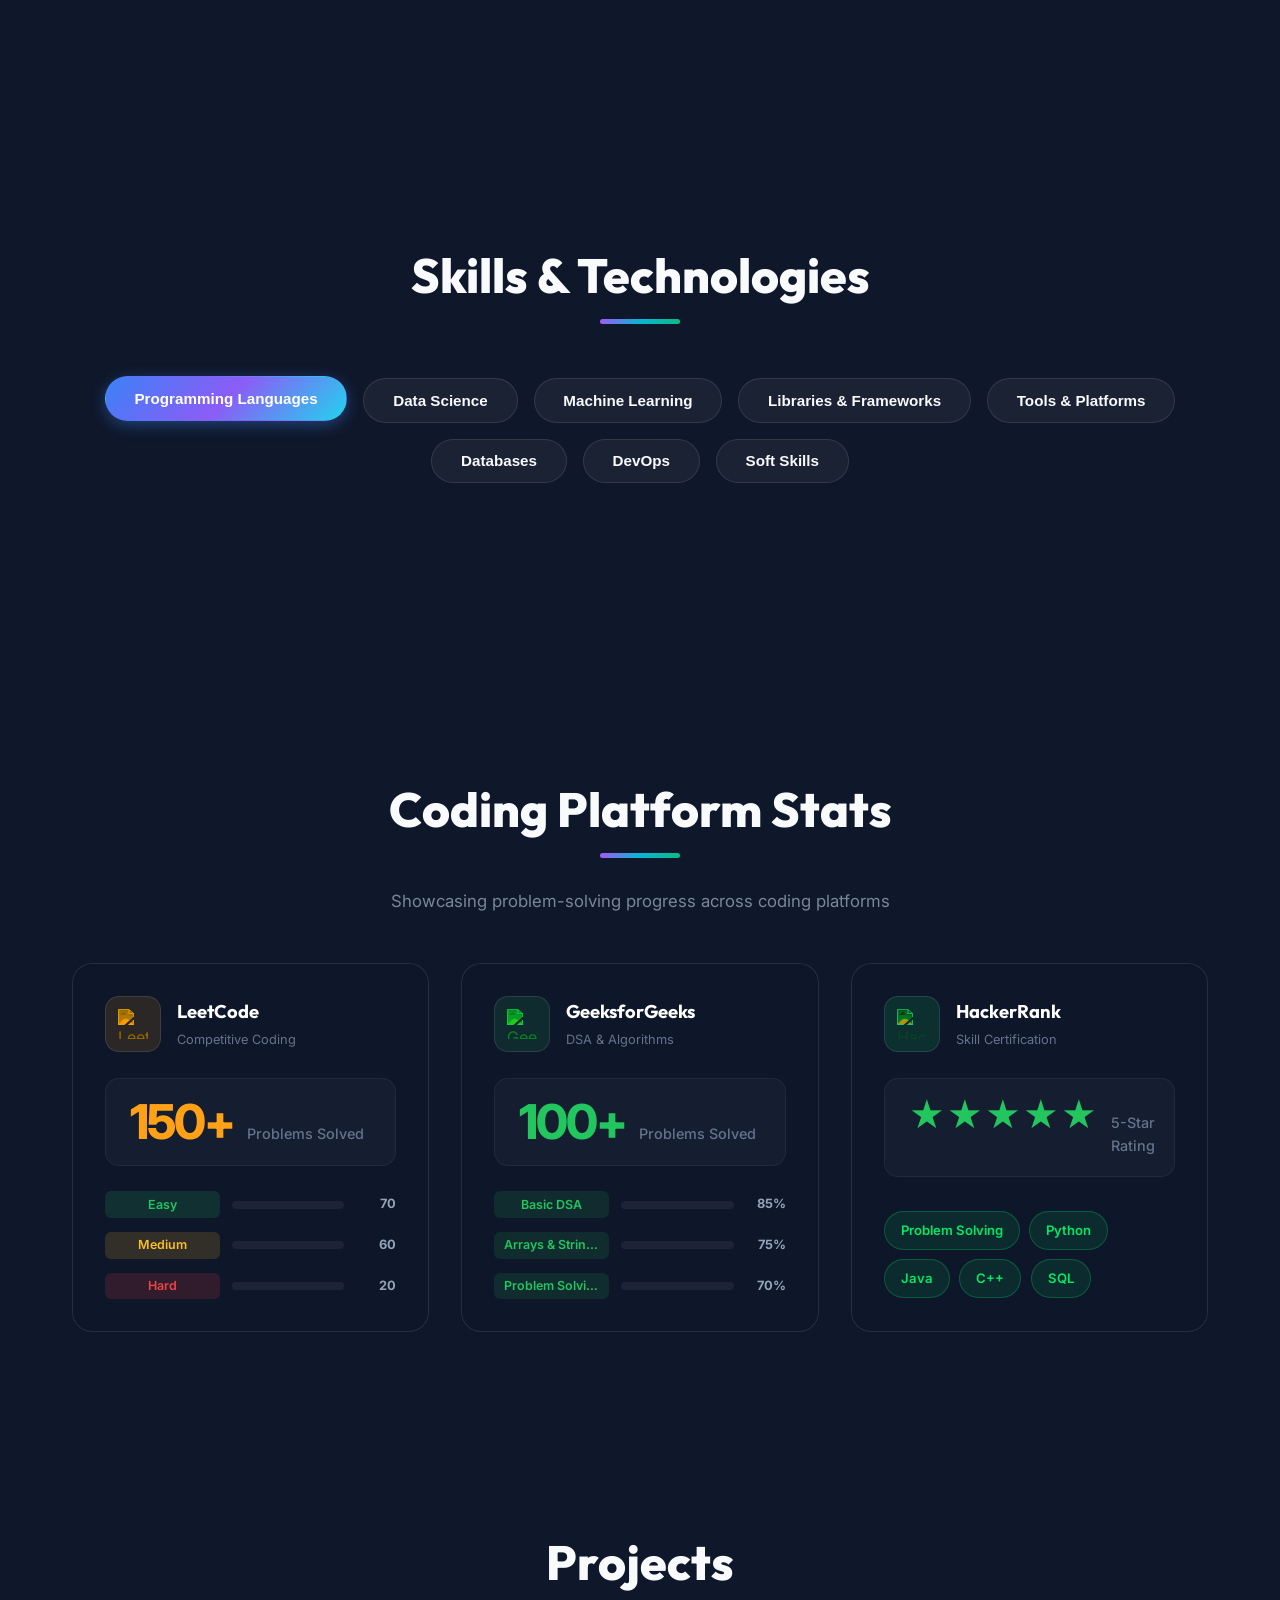
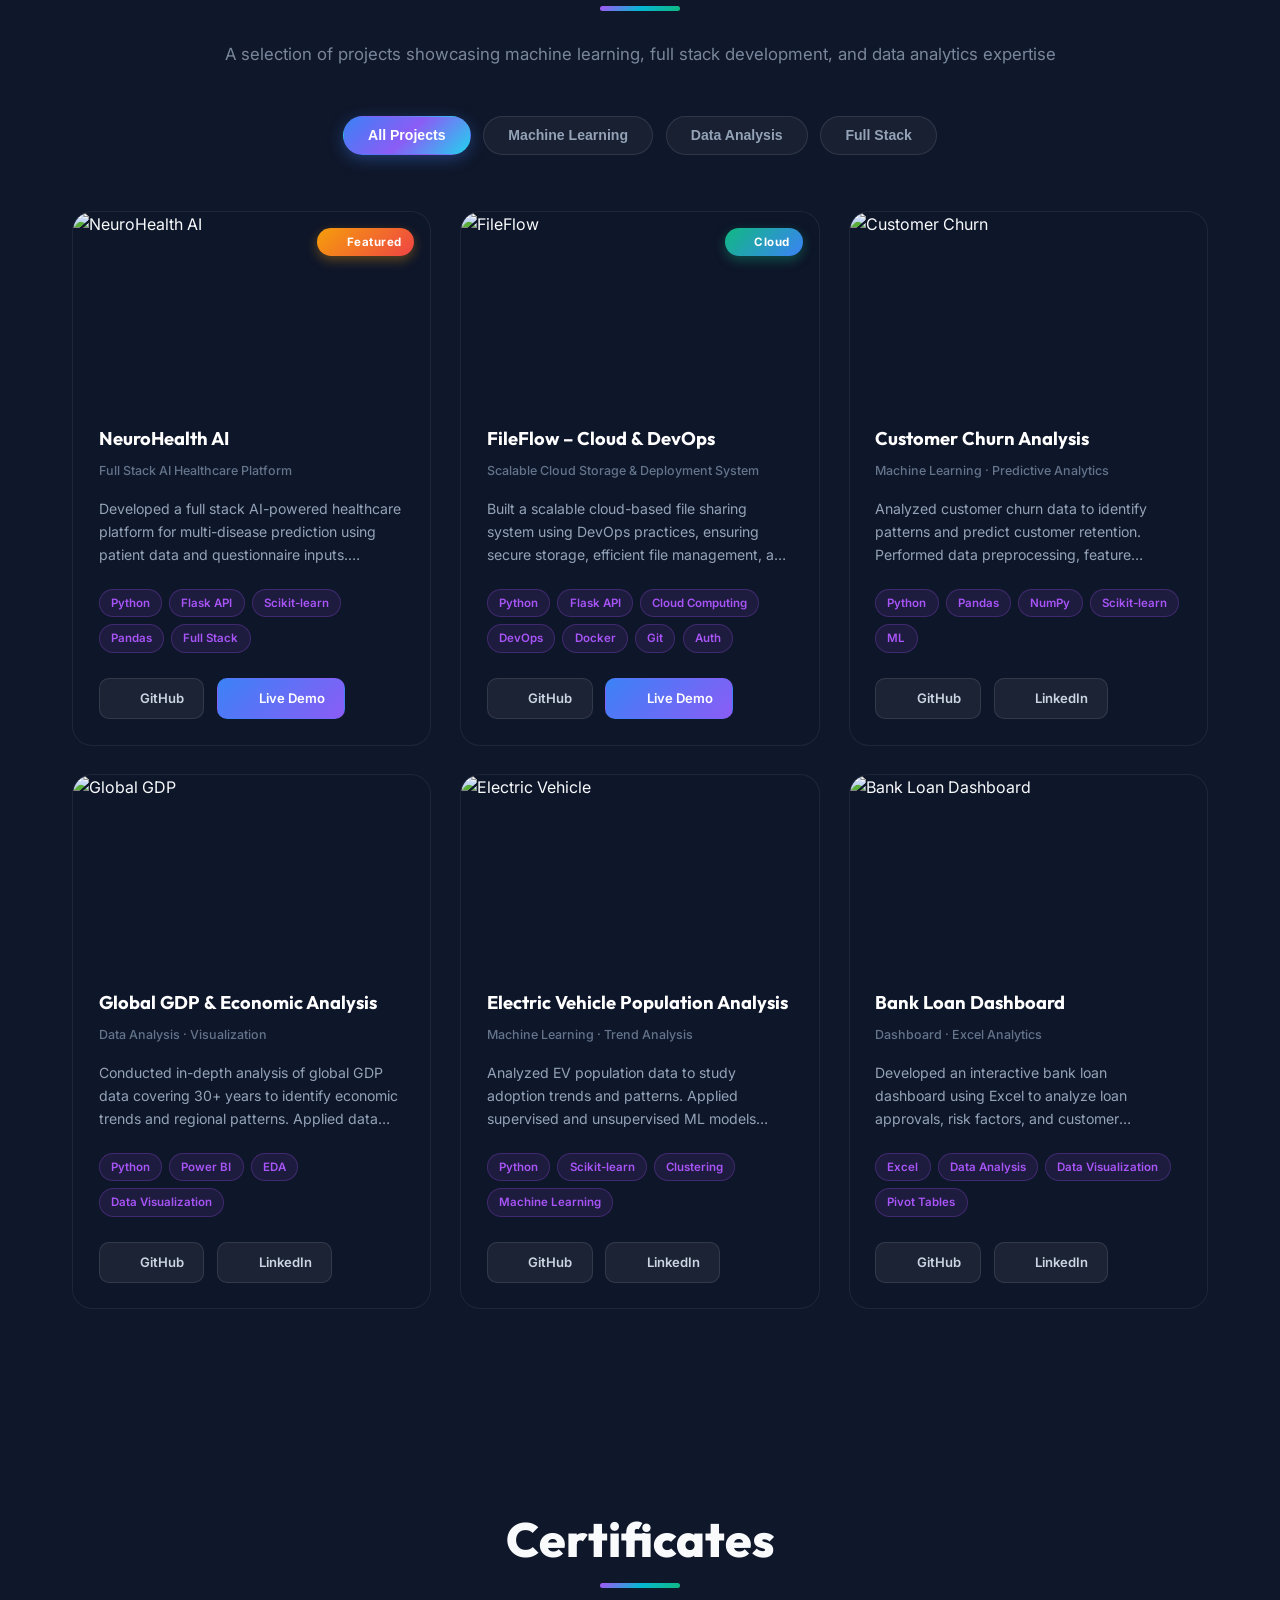
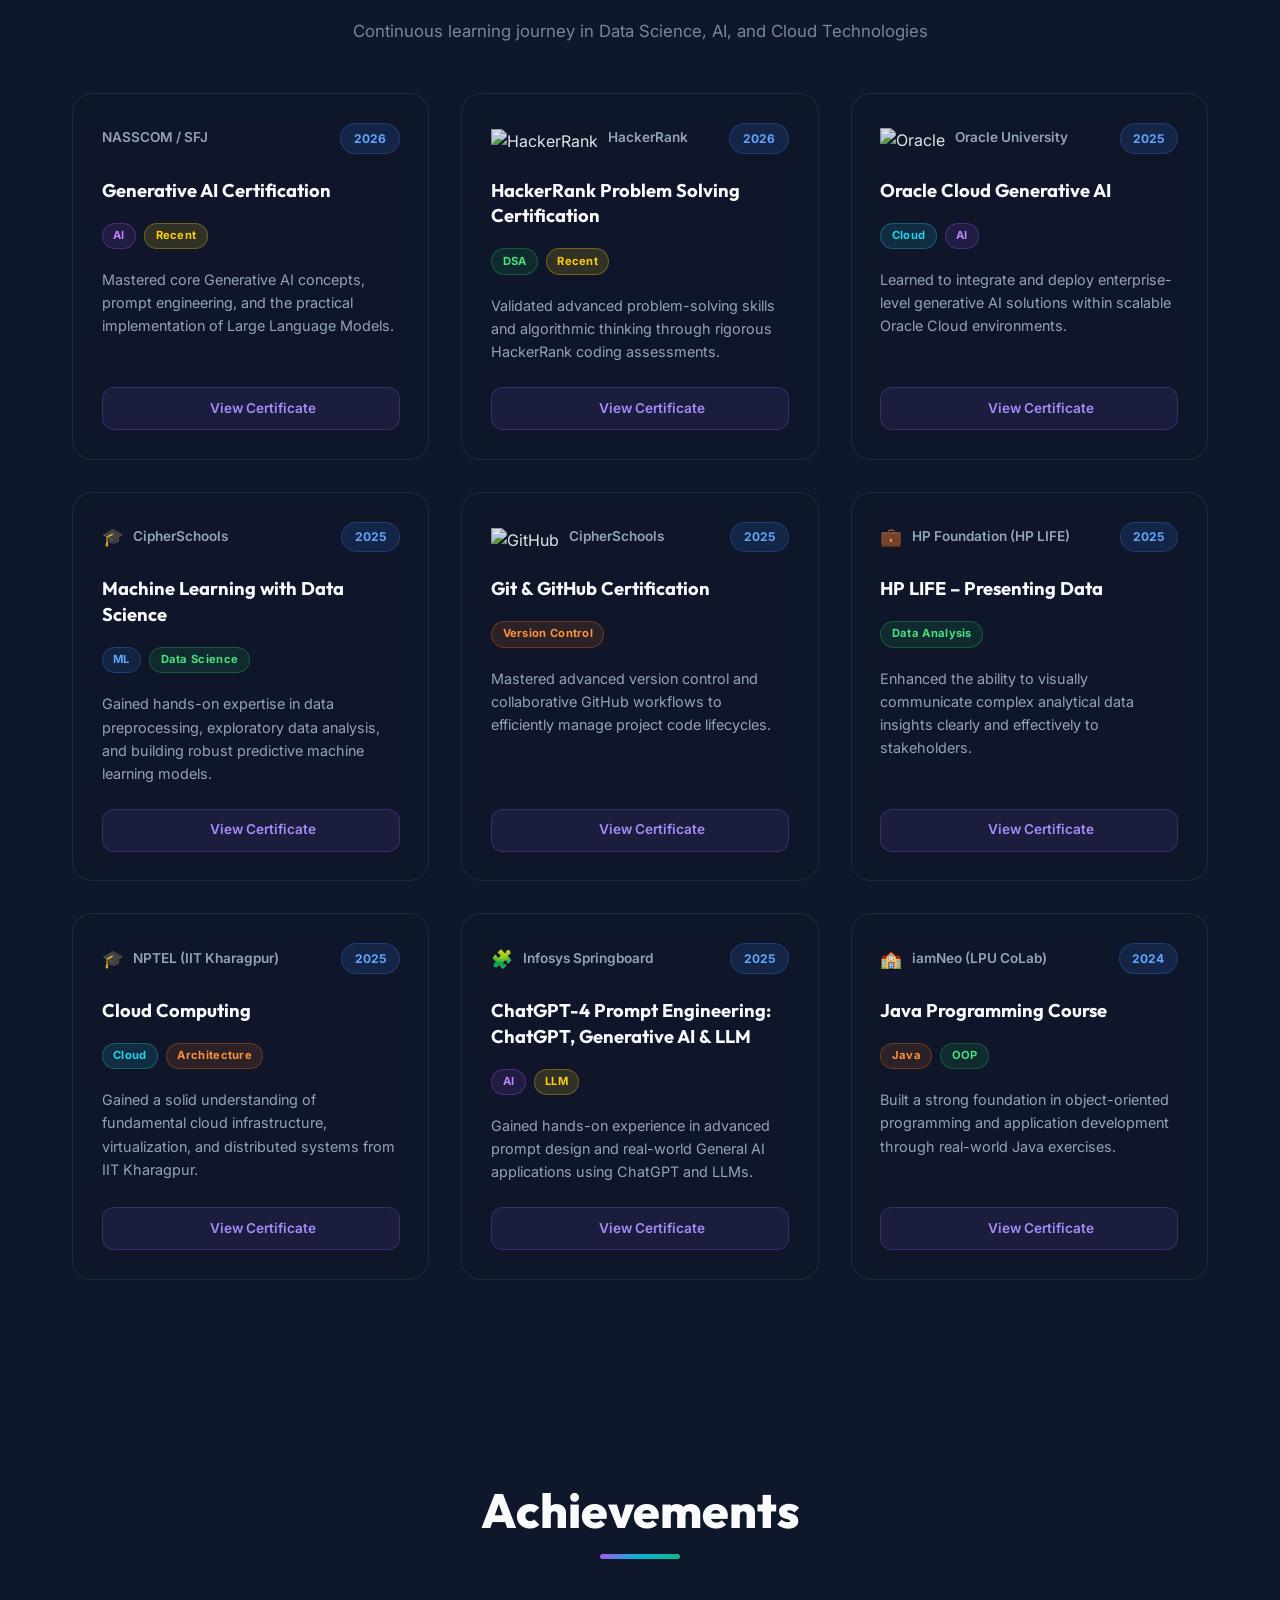
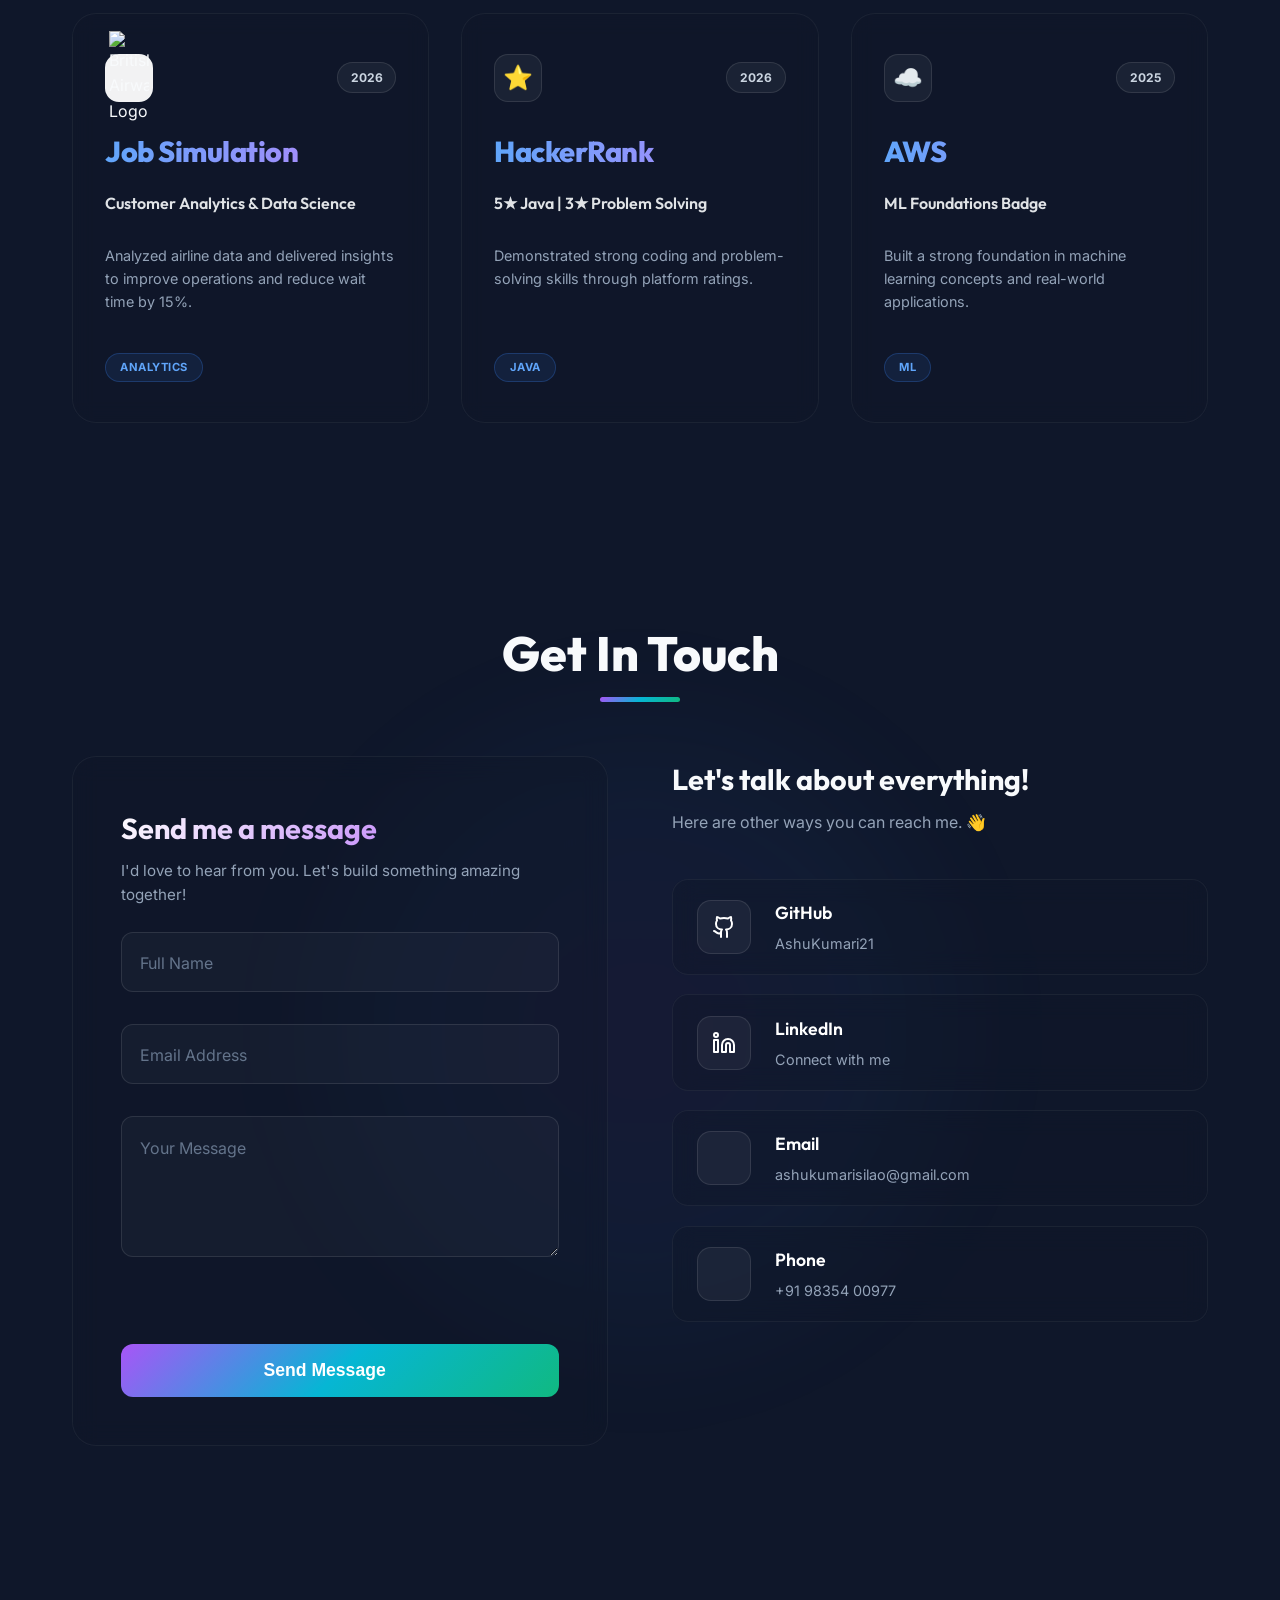
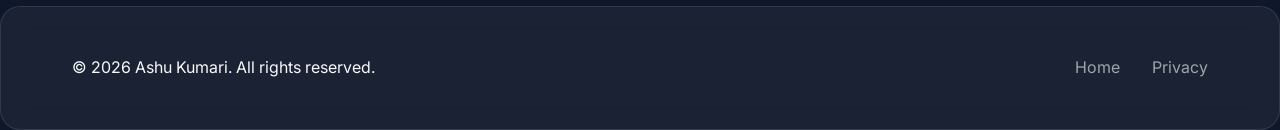
==== commit 6fa84967: "Updated UI" ====
--- a/index.html
+++ b/index.html
@@ -37,12 +37,11 @@
             </div>
             <ul class="nav-links">
                 <li><a href="#hero">Home</a></li>
-                <li><a href="about.html" class="nav-link">About</a></li>
                 <li><a href="#education">Education</a></li>
                 <li><a href="#skills">Skills</a></li>
                 <li><a href="#coding-stats">Stats</a></li>
                 <li><a href="#projects">Projects</a></li>
-                <li><a href="#certifications">Certifications</a></li>
+                <li><a href="#certifications">Certificates</a></li>
                 <li><a href="#achievements">Achievements</a></li>
                 <li><a href="#contact">Contact</a></li>
             </ul>
@@ -77,9 +76,6 @@
                     </a>
                     <a href="mailto:ashukumari111ashu@gmail.com" class="social-link" title="Email"><i
                             data-lucide="mail"></i></a>
-                    <a href="https://leetcode.com/u/aashu_21/" target="_blank" class="social-link" title="LeetCode">
-                        <i data-lucide="layers"></i>
-                    </a>
                 </div>
             </div>
             <div class="hero-image-container">
@@ -496,7 +492,7 @@
         <!-- Certifications Section -->
         <section id="certifications" class="certs-section scroll-reveal">
             <div class="container">
-                <h2 class="section-title">Certifications</h2>
+                <h2 class="section-title">Certificates</h2>
                 <p class="section-subtitle">Continuous learning journey in Data Science, AI, and Cloud Technologies</p>
 
                 <div class="certs-grid">
@@ -858,6 +854,6 @@
                     <div id="modal-progress" class="progress-bar" style="width: 90%"></div>
                 </div>
     <!-- Custom JS -->
-    <script src="script.js?v=4.0"></script>
+    <script src="script.js?v=5.0"></script>
 </body>
 </html>
